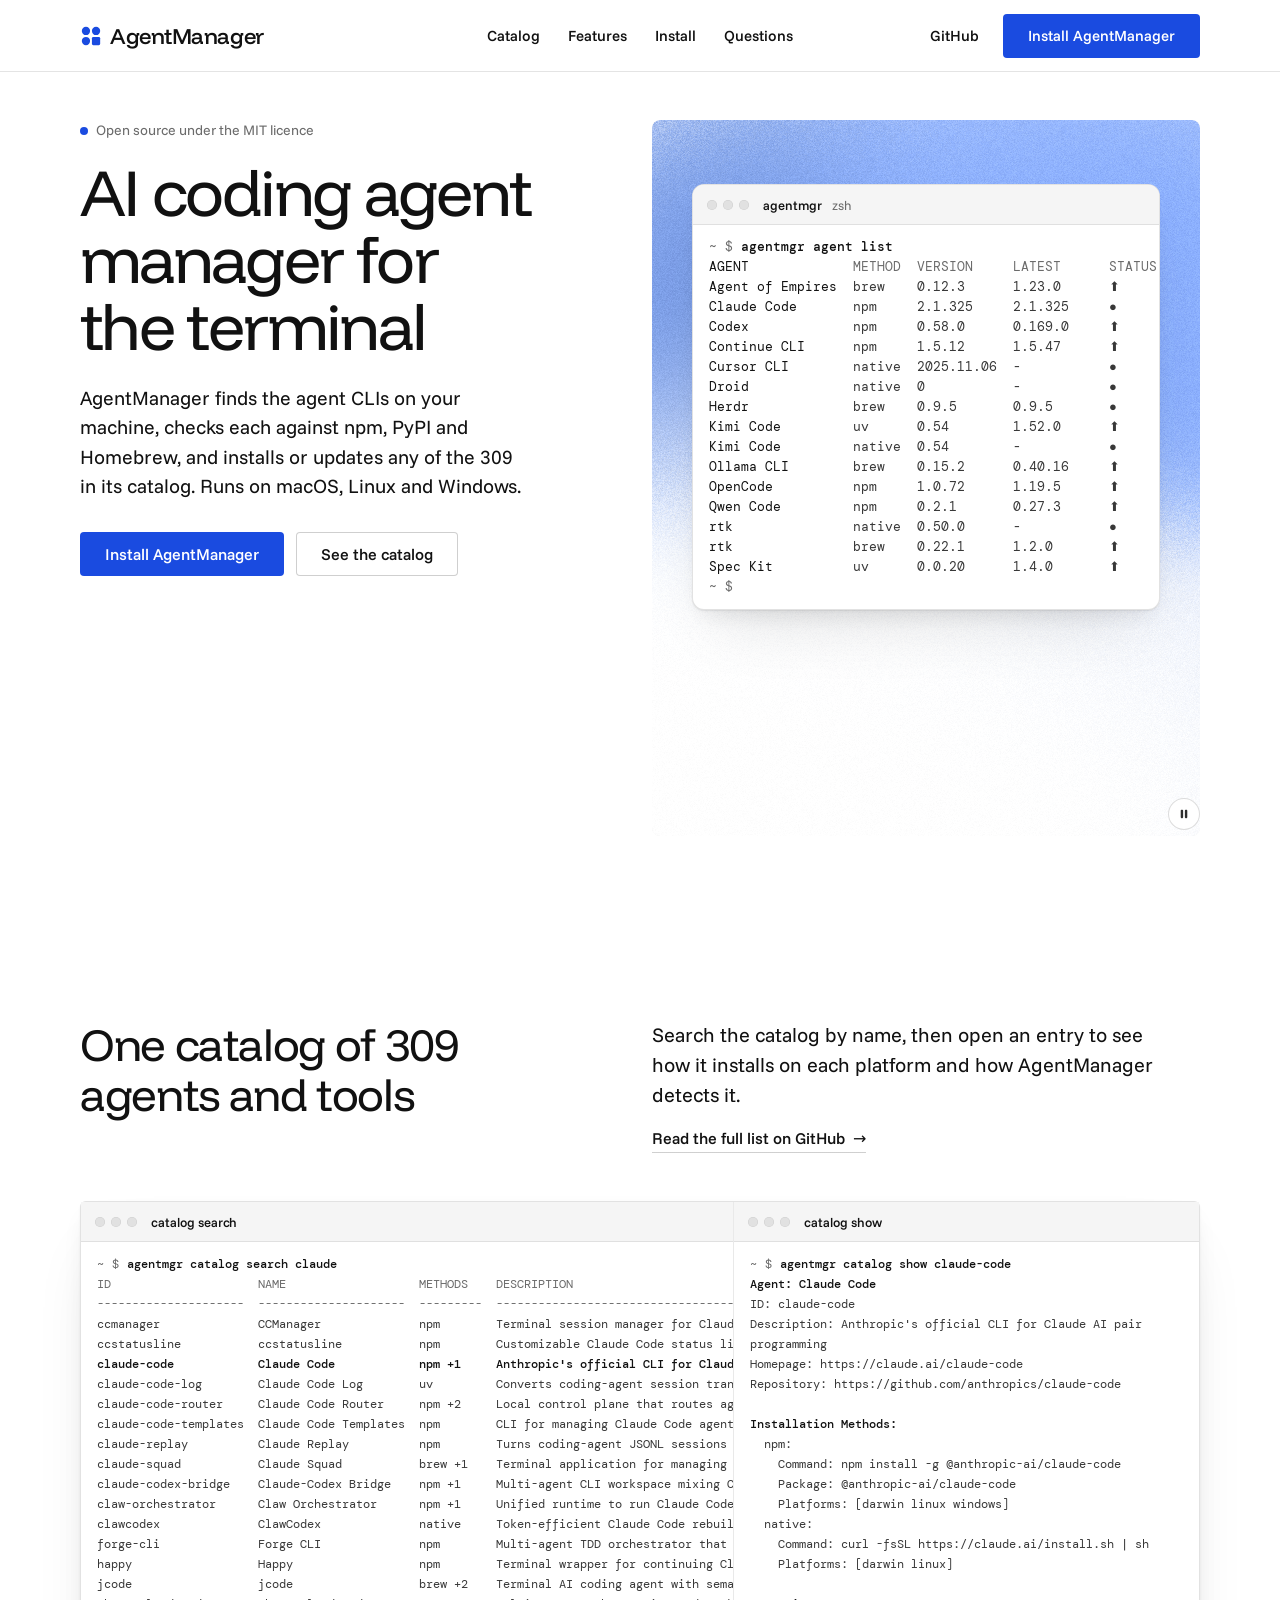
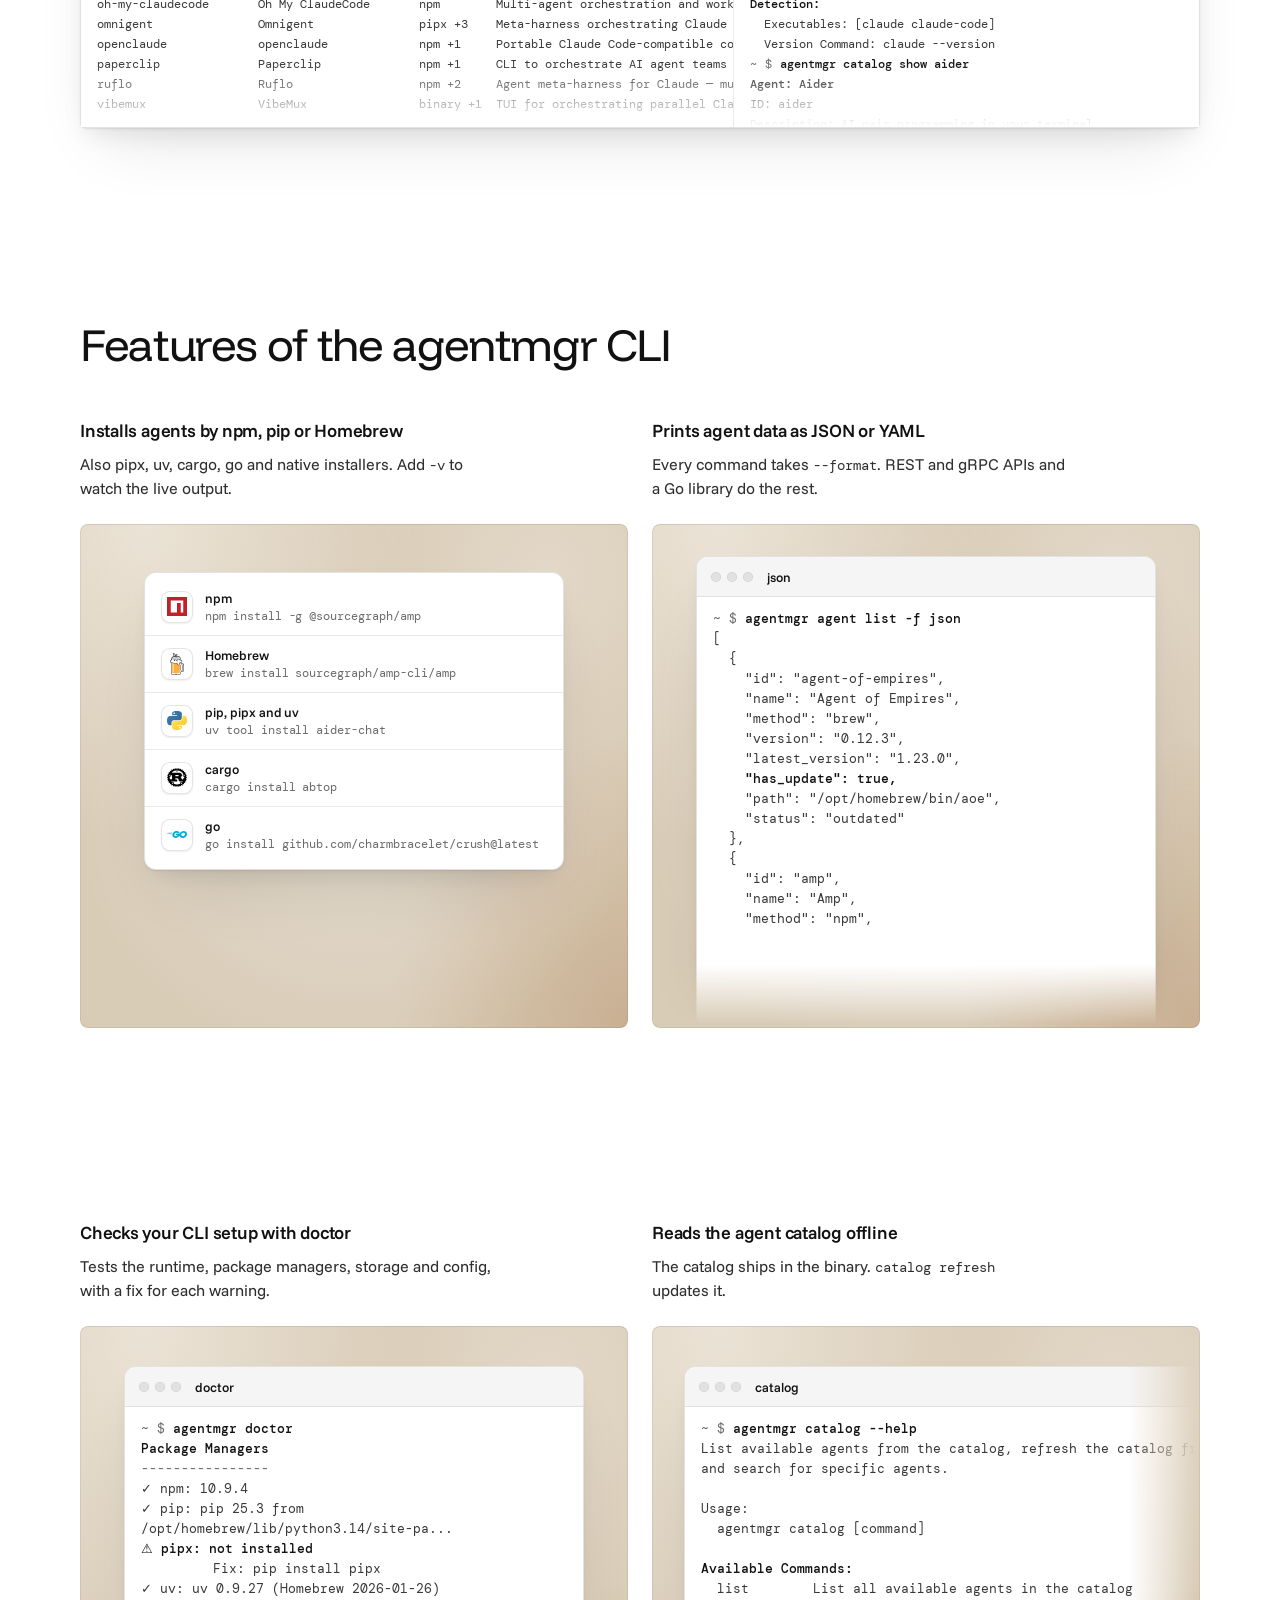
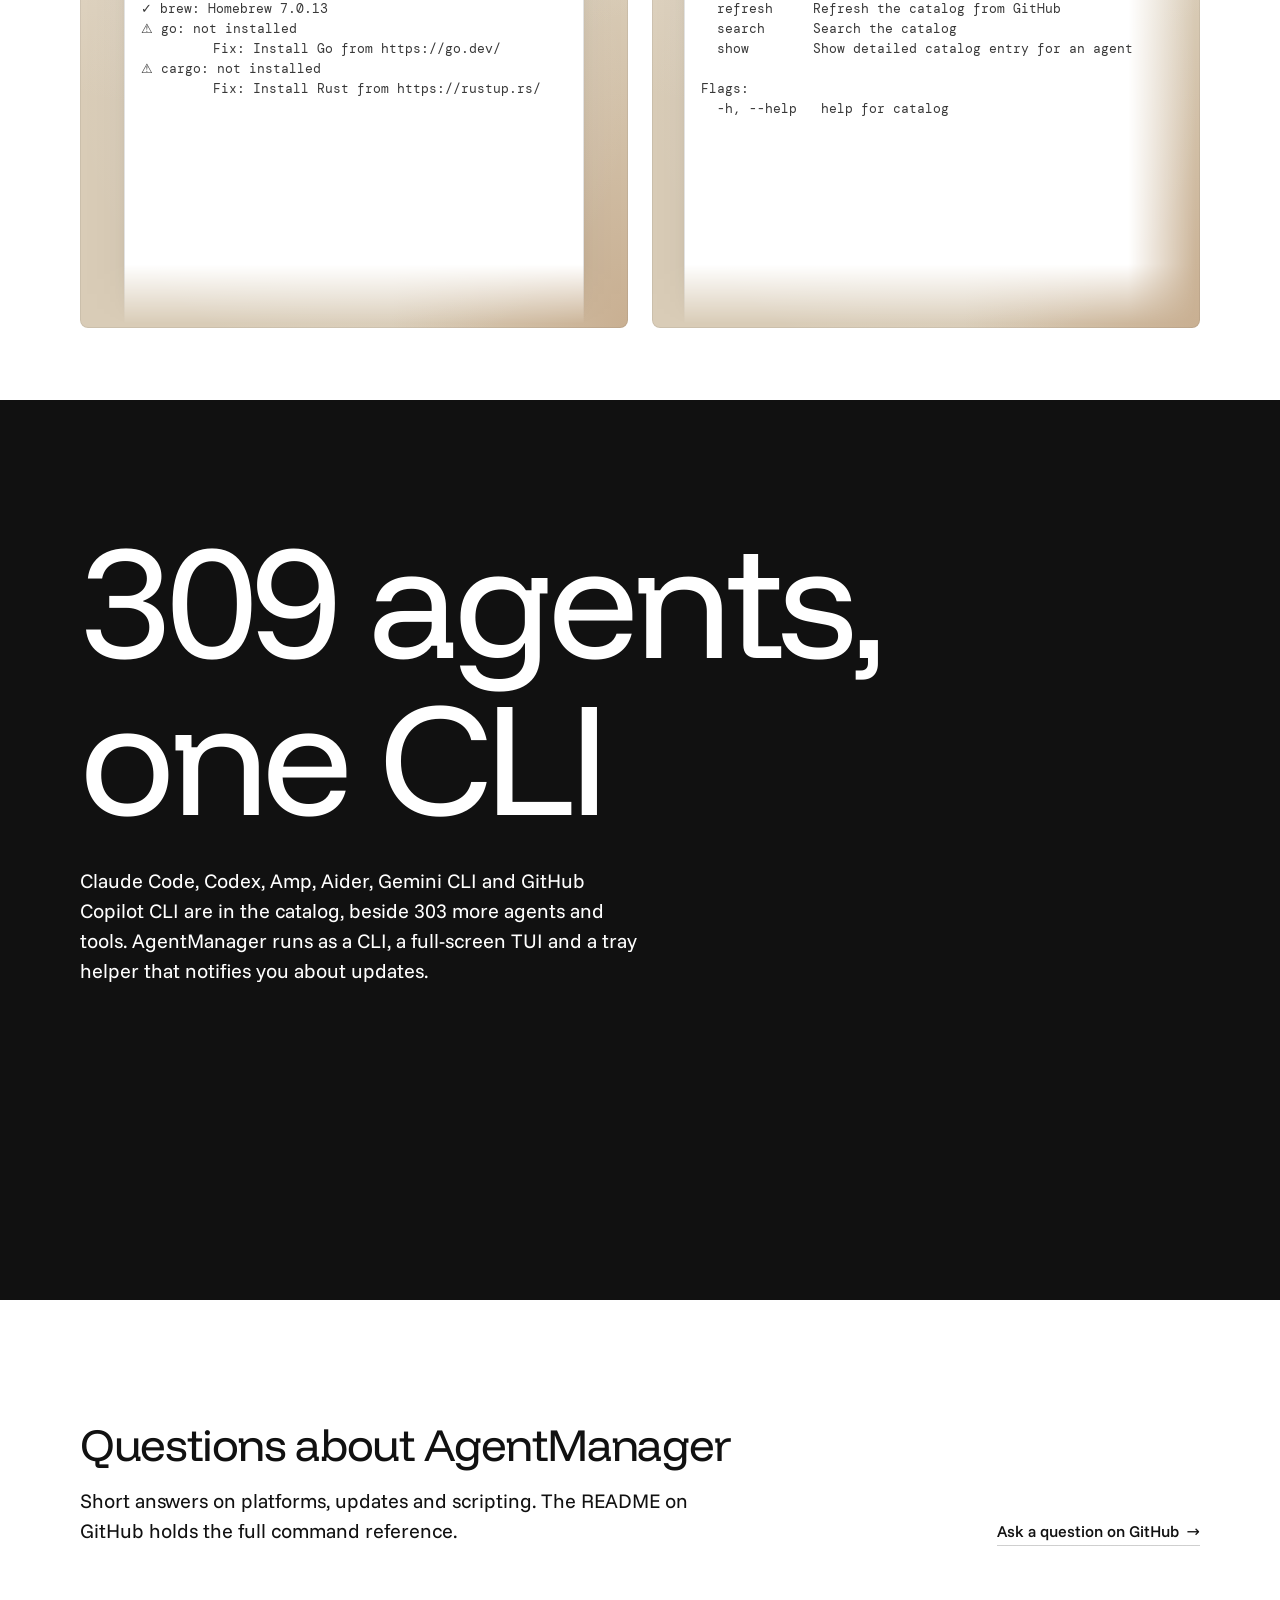
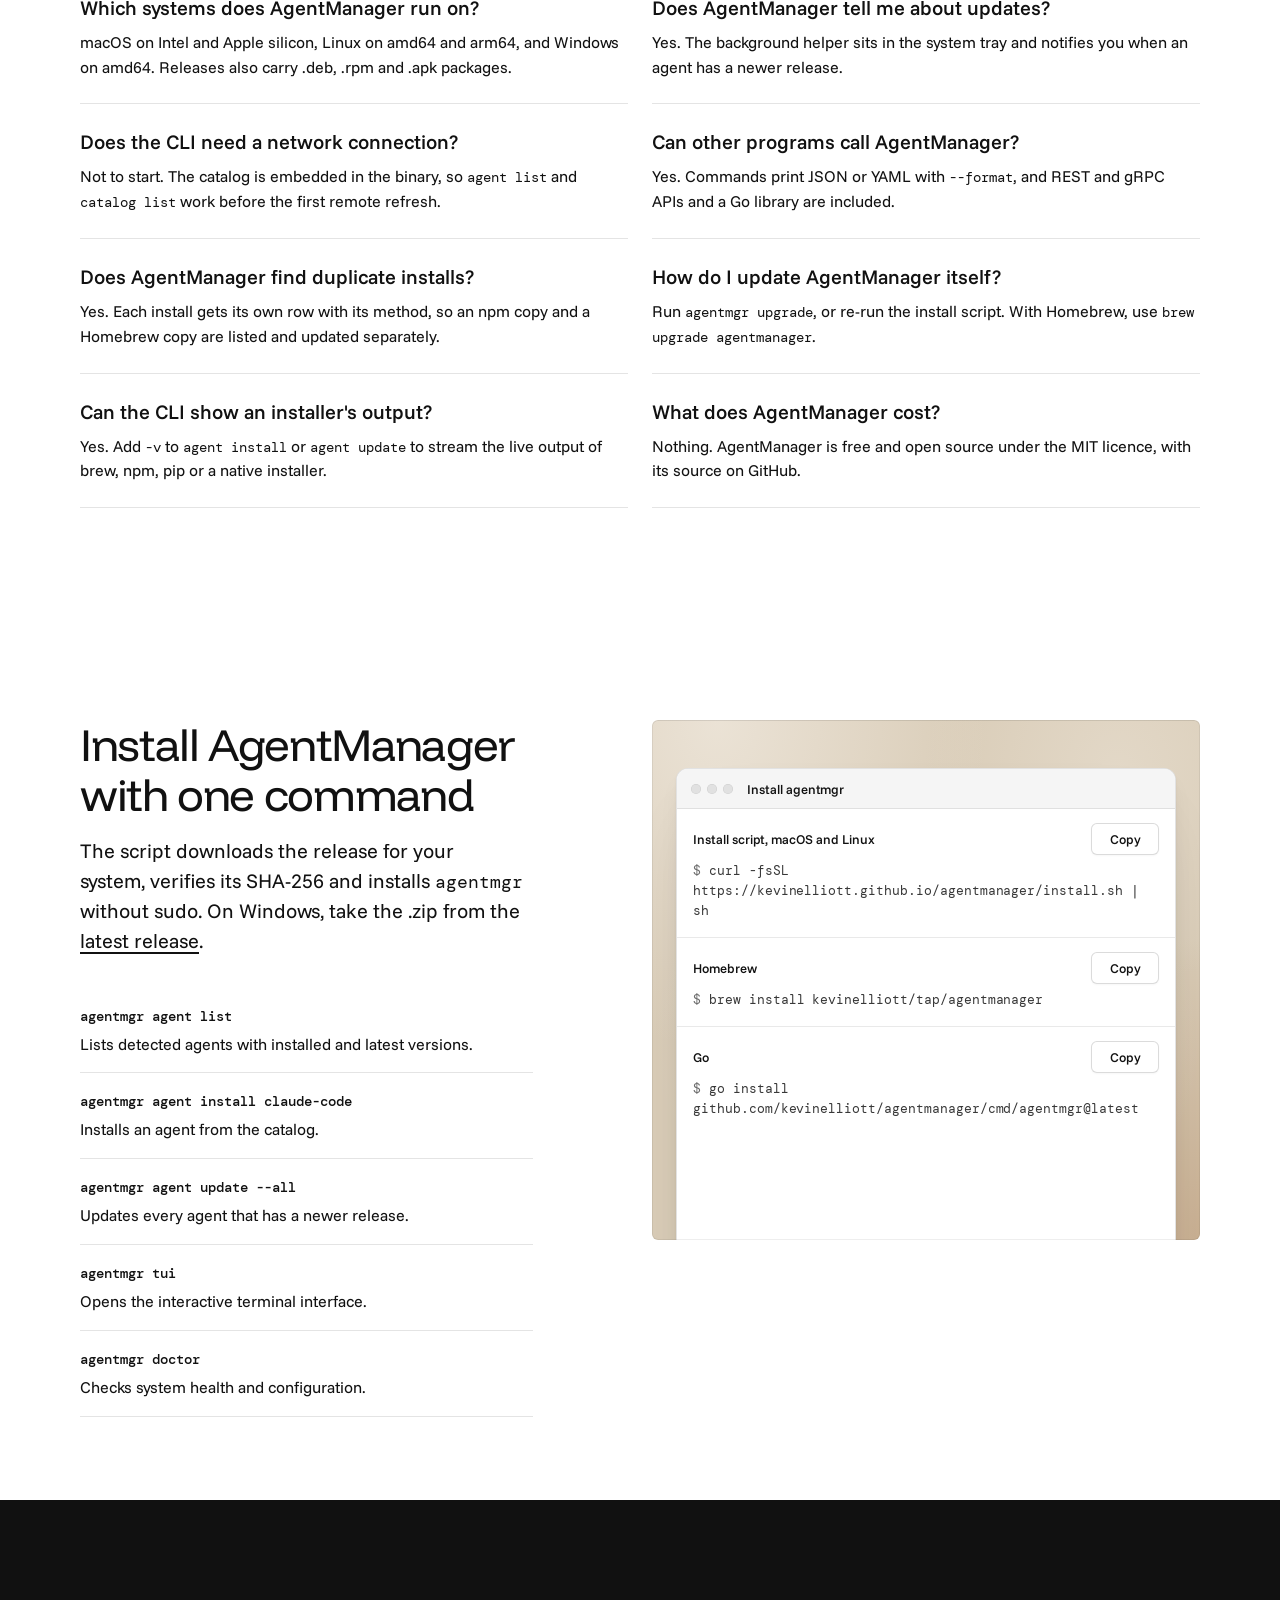
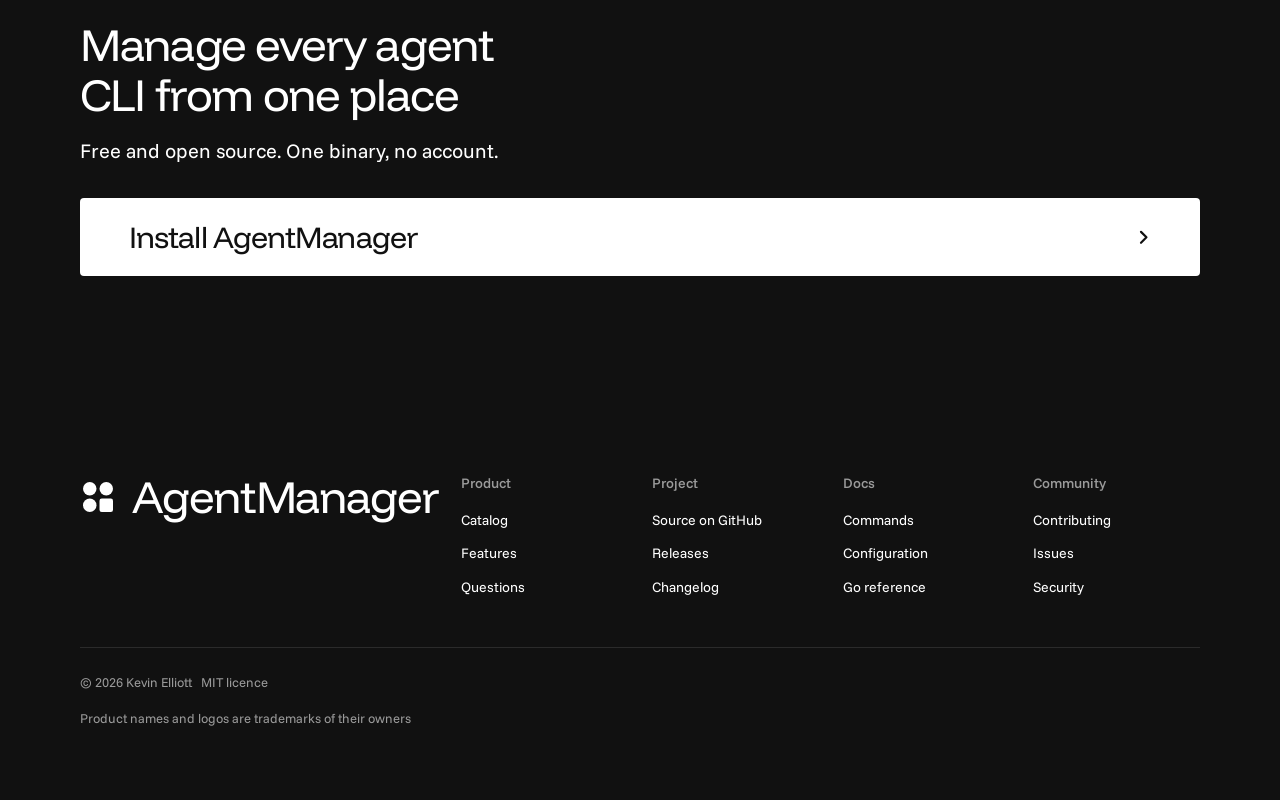
==== site/index.html @ 40a50bc2 "feat: add project website for GitHub Pages Static landing page in site/, designed with taste-skill, " ====
<!doctype html>
<html lang="en" data-type="software" data-radius="sharp" data-ground="sand" data-buttons="solid" data-motion>
<head>
<meta charset="utf-8">
<meta name="viewport" content="width=device-width, initial-scale=1, viewport-fit=cover">
<title>AgentManager: install and update AI coding agents from one CLI</title>
<meta name="description" content="AgentManager (agentmgr) detects, installs, updates and manages 309 AI development CLI agents, including Claude Code, Codex, Amp and Aider, on macOS, Linux and Windows.">
<meta property="og:type" content="website">
<meta property="og:title" content="AgentManager: install and update AI coding agents from one CLI">
<meta property="og:description" content="A CLI, TUI and Go library that finds the agent CLIs on your machine, checks their versions and installs or updates any of the 309 in its catalog.">
<meta property="og:url" content="https://kevinelliott.github.io/agentmanager/">
<meta property="og:image" content="https://kevinelliott.github.io/agentmanager/share.jpg">
<meta name="twitter:card" content="summary_large_image">
<link rel="icon" href="./favicon.svg" type="image/svg+xml">
<meta name="theme-color" content="#ffffff">
<link rel="canonical" href="https://kevinelliott.github.io/agentmanager/">
<meta name="site-kind" content="software">
<meta name="page-type" content="software">
<link rel="preconnect" href="https://fonts.googleapis.com">
<link rel="preconnect" href="https://fonts.gstatic.com" crossorigin>
<link href="https://fonts.googleapis.com/css2?family=Funnel+Display:wght@400..700&family=Funnel+Sans:wght@400..600&family=DM+Mono:wght@400;500&display=swap" rel="stylesheet">
<link rel="stylesheet" href="./assets/system.css">
<link rel="stylesheet" href="./assets/ui/cards.css">
<link rel="stylesheet" href="./assets/motion/motion.css">
<link rel="stylesheet" href="./assets/backgrounds/backgrounds.css">
<link rel="stylesheet" href="./assets/layout/layout.css">
<link rel="stylesheet" href="./assets/icons/icon.css">
<style>
:root {
  --p-bg: #ffffff; --p-surface: #f4f4f4; --p-ink: #111111; --p-muted: #6b6b6b;
  --p-accent: #1a4be0; --p-accent-ink: #ffffff; --p-action: #1a4be0; --p-action-ink: #ffffff;
  --p-inv-bg: #111111; --p-inv-surface: #1e1e1e; --p-inv-ink: #ffffff; --p-inv-muted: #9a9a9a;
  --p-inv-accent: #ffffff; --p-inv-accent-ink: #111111; --p-inv-action: #ffffff; --p-inv-action-ink: #111111;
  --font-display: "Funnel Display", system-ui, sans-serif;
  --font-text: "Funnel Sans", system-ui, sans-serif;
  --font-mono: "DM Mono", ui-monospace, "SFMono-Regular", Menlo, Consolas, monospace;
  --display-weight: 400;
  --display-tracking: -0.03em;
  --display-tracking-xl: -0.04em;
  --ly-scale: 0.98;
}
</style>
<link rel="stylesheet" href="./assets/ui/base.css">
<link rel="stylesheet" href="./assets/ui/terminal-run/fragment.css">
<script>document.documentElement.classList.add('m-enter');setTimeout(()=>document.documentElement.classList.add('m-enter-done'),700)</script>
<script src="./assets/backgrounds/backgrounds.js"></script>
<script>document.documentElement.classList.add('mo-js');setTimeout(()=>document.documentElement.classList.add('mo-safe'),2500)</script>
<link rel="modulepreload" href="./assets/moments/moments.js">
<link rel="modulepreload" href="./assets/moments/lib.js">
<link rel="modulepreload" href="./assets/moments/letters-assemble/moment.js">
<!-- page CSS: only what sits inside a visual (the terminal's real output, the catalog window, the
     install commands) and one --p-h per card group -->
<style>
  /* terminal output, verbatim from agentmgr: one <pre> on the kit terminal's 20px row grid */
  .t-out { margin: 0; padding: 0 16px; font: inherit; color: var(--u-text-2); white-space: pre-wrap; overflow-wrap: anywhere; }
  .app__pane--list .t-out, .t-wide .t-out { white-space: pre; }
  @media (max-width: 639px) { .t-wide .t-out { white-space: pre-wrap; } }
  .t-out b { font-weight: 500; color: var(--u-ink); }
  .t-out .dim { color: var(--u-muted); }
  .ui-term__caret.is-still { animation: none; }
  .term { width: 100%; }

  /* the hero's table: agentmgr agent list, its columns as written (the ID column left out) */
  .t-row { gap: 0; }
  .t-row > .c-a { width: 18ch; } .t-row > .c-m { width: 8ch; } .t-row > .c-v { width: 12ch; } .t-row > .c-l { width: 12ch; } .t-row > .c-s { width: 8ch; }
  .t-row > * { padding-right: 1ch; }
  .t-head { color: var(--u-muted); }
  .t-row .c-a { color: var(--u-ink); }
  @container ui-term (max-width: 440px) {
    .ui-term .t-row > .c-m { display: none; }
    .ui-term .t-row > .c-a { width: 18ch; } .ui-term .t-row > .c-v { width: 9ch; } .ui-term .t-row > .c-l { width: 9ch; } .ui-term .t-row > .c-s { width: 3ch; }
    .ui-term .t-head > .c-s { visibility: hidden; }
    .ui-term .t-row.t-more { display: none; }
    .ui-term .ui-term__track { font-size: 11.5px; }
  }

  /* the catalog window (app-frame): the search result beside one open entry, one terminal across the .wrap */
  .app.ui { display: grid; grid-template-columns: minmax(0, 7fr) minmax(0, 5fr); margin-top: var(--s-7); background: var(--u-bg); border: 1px solid var(--u-border); border-radius: var(--u-r); box-shadow: var(--u-shadow); }
  .app > .app__pane { position: relative; min-width: 0; min-height: 0; overflow: hidden; }
  .app > .app__pane + .app__pane { border-left: 1px solid var(--u-line); }
  .app > .app__pane > .ui-panel { width: 100%; border: 0; border-radius: 0; box-shadow: none; }
  .app > .app__pane::after { content: ""; position: absolute; inset: auto 0 0 0; height: 64px; background: linear-gradient(transparent, var(--u-bg)); pointer-events: none; }
  .app .ui-term__track { font-size: 12px; }
  @media (max-width: 1279px) {
    .app.ui { grid-template-columns: minmax(0, 1fr); grid-template-rows: auto minmax(0, 1fr); }
    .app > .app__pane--list { max-height: 252px; }
    .app > .app__pane + .app__pane { border-left: 0; border-top: 1px solid var(--u-line); }
    .app .ui-term__track { font-size: 11px; }
  }
  @media (max-width: 639px) {
    .app.ui { grid-template-rows: minmax(0, 1fr); }
    .app > .app__pane--list { display: none; }
    .app > .app__pane + .app__pane { border-top: 0; }
  }

  /* feature cards: one panel height for the group */
  #features .panel { --p-h: 336px; }
  @media (max-width: 639px) { #features .panel { --p-h: 180px; } }
  /* the install methods: each tool's real mark beside a real command from the catalog */
  .methods { width: 100%; padding: 6px 0; }
  .methods li { display: flex; align-items: center; gap: 12px; padding: 10px 16px; min-width: 0; }
  .methods li + li { border-top: 1px solid var(--u-line); }
  .methods__text { display: grid; min-width: 0; }
  .methods__name { font-size: 13px; font-weight: 500; line-height: 18px; color: var(--u-ink); }
  .methods__cmd { font: 12px/18px var(--font-mono); color: var(--u-muted); white-space: nowrap; overflow: hidden; text-overflow: ellipsis; }

  /* the install commands: one window, three commands, a copy button on each */
  .install { width: 100%; }
  #install .panel { --p-h: 520px; }
  @media (max-width: 639px) { #install .panel { --p-h: 560px; } }
  @media (min-width: 640px) and (max-width: 1023px) { #questions .grid { grid-template-columns: repeat(2, minmax(0, 1fr)); } #questions .grid > .faq { grid-column: auto; } }
  .install .cmd { display: grid; grid-template-columns: minmax(0, 1fr) auto; align-items: center; gap: 6px 16px; padding: 14px 16px 16px; }
  .install .cmd + .cmd { border-top: 1px solid var(--u-line); }
  .install .cmd__label { font-size: 13px; font-weight: 500; line-height: 20px; color: var(--u-ink); }
  .install .cmd__copy { min-width: 68px; min-height: 32px; cursor: pointer; }
  .install .cmd__code { grid-column: 1 / -1; margin: 0; font: 13px/20px var(--font-mono); color: var(--u-text-2); white-space: pre-wrap; overflow-wrap: anywhere; }
  .install .cmd__code::before { content: "$ "; color: var(--u-muted); }
  @media (max-width: 639px), (pointer: coarse) { .install .cmd__copy { min-height: 44px; min-width: 76px; } }
  .quick .rows__name { font: 500 14px/24px var(--font-mono); letter-spacing: 0; }
  .section-head code, .faq code, .card code { font: 0.9em var(--font-mono); }
  .inline-link { text-decoration: underline; text-underline-offset: 4px; }
  #count .mo-la__sub { color: var(--ink); }
</style>
</head>
<body>
<!-- type: software (a developer tool: a CLI that manages AI coding agents)
     deal: hero split, nav nav-centre (dealt nav-mega; re-dealt: a one-page site has no product map to put in a panel),
           close close-type, footer footer-dark, rhythm dark-band (#count), buttons solid, mark dots, radius sharp,
           palette white-link-blue (a white sheet and one biro blue: the page reads like the terminal's own manual),
           type funnel (Funnel Display / Funnel Sans + DM Mono), ground sand, effect grain-gradient in the hero frame
     moments: letters-assemble in #count (its own statement section) -->

<header class="nav nav--centre">
  <div class="wrap nav__bar">
    <a class="skip-link" href="#top">Skip to content</a>
    <a class="nav__logo" href="#top"><span class="mark" data-mark="dots" aria-hidden="true"></span>AgentManager</a>
    <nav class="nav__links" aria-label="Main">
      <div class="nav__item"><a class="nav__link" href="#catalog">Catalog</a></div>
      <div class="nav__item"><a class="nav__link" href="#features">Features</a></div>
      <div class="nav__item"><a class="nav__link" href="#install">Install</a></div>
      <div class="nav__item"><a class="nav__link" href="#questions">Questions</a></div>
    </nav>
    <div class="nav__actions">
      <a class="nav__link" href="https://github.com/kevinelliott/agentmanager">GitHub</a>
      <a class="btn btn--primary" href="#install">Install AgentManager</a>
    </div>
    <button class="nav__toggle" type="button" aria-expanded="false" aria-label="Menu">
      <svg width="18" height="18" viewBox="0 0 18 18" aria-hidden="true"><path d="M2 5h14M2 13h14" stroke="currentColor" stroke-width="1.6" stroke-linecap="round"/></svg>
    </button>
  </div>
</header>

<main id="top">
  <!-- HERO (split): the words left, one terminal right running agentmgr agent list (real output) -->
  <section class="hero hero--split" data-enter aria-labelledby="hero-h">
    <div class="wrap"><div class="hero-text grid hero__grid">
      <div class="hero__text span-5">
        <p class="hero__kicker"><span class="dot" aria-hidden="true"></span>Open source under the MIT licence</p>
        <h1 id="hero-h">AI coding agent manager for the terminal</h1>
        <p class="hero__lead">AgentManager finds the agent CLIs on your machine, checks each against npm, PyPI and Homebrew, and installs or updates any of the 309 in its catalog. Runs on macOS, Linux and Windows.</p>
        <div class="btn-row"><a class="btn btn--primary" href="#install">Install AgentManager</a><a class="btn btn--secondary" href="#catalog">See the catalog</a></div>
      </div>
      <div class="hero__media span-6 start-7" data-fx="grain-gradient" data-fx-seed="7" role="img" aria-label="A terminal running agentmgr agent list: fifteen detected agents with their install method, installed version, latest version and update status" >
        <div class="stage stage--fade-b"><div class="at-rise fit" style="--fit-max:520px;--ax:40px;--ay:64px;--ay-sm:16px" >
          <div class="ui ui-panel ui-term" data-ui="terminal-run" data-ui-still>
            <div class="ui-term__head">
              <span class="ui-dots" aria-hidden="true"><i></i><i></i><i></i></span>
              <span class="ui-term__title">agentmgr</span>
              <span class="ui-meta">zsh</span>
              <span class="ui-spacer"></span>
            </div>
            <div class="ui-term__screen" data-term-screen>
              <div class="ui-term__track" data-term-track>
                <div class="ui-term__ln ui-term__cmd"><span class="ui-term__cwd">~</span><span class="ui-term__sig">$</span><span class="ui-term__typed" data-term-cmd>agentmgr agent list</span></div>
                <div class="ui-term__ln t-row t-head" data-term-out><span class="c-a">AGENT</span><span class="c-m">METHOD</span><span class="c-v">VERSION</span><span class="c-l">LATEST</span><span class="c-s">STATUS</span></div>
                <div class="ui-term__ln t-row" data-term-out><span class="c-a">Agent of Empires</span><span class="c-m">brew</span><span class="c-v">0.12.3</span><span class="c-l">1.23.0</span><span class="c-s">&#x2B06;&#xFE0E;</span></div>
                <div class="ui-term__ln t-row" data-term-out><span class="c-a">Claude Code</span><span class="c-m">npm</span><span class="c-v">2.1.325</span><span class="c-l">2.1.325</span><span class="c-s">&#x25CF;</span></div>
                <div class="ui-term__ln t-row" data-term-out><span class="c-a">Codex</span><span class="c-m">npm</span><span class="c-v">0.58.0</span><span class="c-l">0.169.0</span><span class="c-s">&#x2B06;&#xFE0E;</span></div>
                <div class="ui-term__ln t-row" data-term-out><span class="c-a">Continue CLI</span><span class="c-m">npm</span><span class="c-v">1.5.12</span><span class="c-l">1.5.47</span><span class="c-s">&#x2B06;&#xFE0E;</span></div>
                <div class="ui-term__ln t-row t-more" data-term-out><span class="c-a">Cursor CLI</span><span class="c-m">native</span><span class="c-v">2025.11.06</span><span class="c-l">-</span><span class="c-s">&#x25CF;</span></div>
                <div class="ui-term__ln t-row t-more" data-term-out><span class="c-a">Droid</span><span class="c-m">native</span><span class="c-v">0</span><span class="c-l">-</span><span class="c-s">&#x25CF;</span></div>
                <div class="ui-term__ln t-row" data-term-out><span class="c-a">Herdr</span><span class="c-m">brew</span><span class="c-v">0.9.5</span><span class="c-l">0.9.5</span><span class="c-s">&#x25CF;</span></div>
                <div class="ui-term__ln t-row" data-term-out><span class="c-a">Kimi Code</span><span class="c-m">uv</span><span class="c-v">0.54</span><span class="c-l">1.52.0</span><span class="c-s">&#x2B06;&#xFE0E;</span></div>
                <div class="ui-term__ln t-row" data-term-out><span class="c-a">Kimi Code</span><span class="c-m">native</span><span class="c-v">0.54</span><span class="c-l">-</span><span class="c-s">&#x25CF;</span></div>
                <div class="ui-term__ln t-row t-more" data-term-out><span class="c-a">Ollama CLI</span><span class="c-m">brew</span><span class="c-v">0.15.2</span><span class="c-l">0.40.16</span><span class="c-s">&#x2B06;&#xFE0E;</span></div>
                <div class="ui-term__ln t-row t-more" data-term-out><span class="c-a">OpenCode</span><span class="c-m">npm</span><span class="c-v">1.0.72</span><span class="c-l">1.19.5</span><span class="c-s">&#x2B06;&#xFE0E;</span></div>
                <div class="ui-term__ln t-row t-more" data-term-out><span class="c-a">Qwen Code</span><span class="c-m">npm</span><span class="c-v">0.2.1</span><span class="c-l">0.27.3</span><span class="c-s">&#x2B06;&#xFE0E;</span></div>
                <div class="ui-term__ln t-row t-more" data-term-out><span class="c-a">rtk</span><span class="c-m">native</span><span class="c-v">0.50.0</span><span class="c-l">-</span><span class="c-s">&#x25CF;</span></div>
                <div class="ui-term__ln t-row t-more" data-term-out><span class="c-a">rtk</span><span class="c-m">brew</span><span class="c-v">0.22.1</span><span class="c-l">1.2.0</span><span class="c-s">&#x2B06;&#xFE0E;</span></div>
                <div class="ui-term__ln t-row t-more" data-term-out><span class="c-a">Spec Kit</span><span class="c-m">uv</span><span class="c-v">0.0.20</span><span class="c-l">1.4.0</span><span class="c-s">&#x2B06;&#xFE0E;</span></div>
                <div class="ui-term__ln ui-term__cmd" data-term-next><span class="ui-term__cwd">~</span><span class="ui-term__sig">$</span><span class="ui-term__typed"></span></div>
              </div>
            </div>
          </div>
        </div></div>
      </div>
    </div></div>
  </section>

  <!-- CATALOG (app-frame): the product big, as one terminal across the .wrap: a catalog search beside one open entry -->
  <section class="section" id="catalog" aria-labelledby="catalog-h">
    <div class="wrap">
      <div class="grid grid--top">
        <h2 class="span-5" id="catalog-h">One catalog of 309 agents and tools</h2>
        <div class="span-6 start-7 stack-4"><p class="t-lead">Search the catalog by name, then open an entry to see how it installs on each platform and how AgentManager detects it.</p><p><a class="link" href="https://github.com/kevinelliott/agentmanager#supported-agents">Read the full list on GitHub</a></p></div>
      </div>
      <div class="ui app fill" role="img" aria-label="Two terminal panes: agentmgr catalog search claude listing twenty matching agents, and agentmgr catalog show claude-code with its npm and native install commands">
        <div class="app__pane app__pane--list">
          <div class="ui ui-panel ui-term term">
            <div class="ui-term__head"><span class="ui-dots" aria-hidden="true"><i></i><i></i><i></i></span><span class="ui-term__title">catalog search</span><span class="ui-spacer"></span></div>
            <div class="ui-term__screen"><div class="ui-term__track">
<div class="ui-term__ln ui-term__cmd"><span class="ui-term__cwd">~</span><span class="ui-term__sig">$</span><span class="ui-term__typed">agentmgr catalog search claude</span></div>
<pre class="t-out"><span class="dim">ID                     NAME                   METHODS    DESCRIPTION
---------------------  ---------------------  ---------  ----------------------------------------</span>
ccmanager              CCManager              npm        Terminal session manager for Claude C...
ccstatusline           ccstatusline           npm        Customizable Claude Code status line ...
<b>claude-code            Claude Code            npm +1     Anthropic's official CLI for Claude A...</b>
claude-code-log        Claude Code Log        uv         Converts coding-agent session transcr...
claude-code-router     Claude Code Router     npm +2     Local control plane that routes agent...
claude-code-templates  Claude Code Templates  npm        CLI for managing Claude Code agents, ...
claude-replay          Claude Replay          npm        Turns coding-agent JSONL sessions int...
claude-squad           Claude Squad           brew +1    Terminal application for managing mul...
claude-codex-bridge    Claude-Codex Bridge    npm +1     Multi-agent CLI workspace mixing Code...
claw-orchestrator      Claw Orchestrator      npm +1     Unified runtime to run Claude Code, C...
clawcodex              ClawCodex              native     Token-efficient Claude Code rebuild i...
forge-cli              Forge CLI              npm        Multi-agent TDD orchestrator that dri...
happy                  Happy                  npm        Terminal wrapper for continuing Claud...
jcode                  jcode                  brew +2    Terminal AI coding agent with semanti...
oh-my-claudecode       Oh My ClaudeCode       npm        Multi-agent orchestration and workflo...
omnigent               Omnigent               pipx +3    Meta-harness orchestrating Claude Cod...
openclaude             openclaude             npm +1     Portable Claude Code-compatible codin...
paperclip              Paperclip              npm +1     CLI to orchestrate AI agent teams as ...
ruflo                  Ruflo                  npm +2     Agent meta-harness for Claude — mul...
vibemux                VibeMux                binary +1  TUI for orchestrating parallel Claude...

20 agents available
</pre>
            </div></div>
          </div>
        </div>
        <div class="app__pane app__pane--open">
          <div class="ui ui-panel ui-term term">
            <div class="ui-term__head"><span class="ui-dots" aria-hidden="true"><i></i><i></i><i></i></span><span class="ui-term__title">catalog show</span><span class="ui-spacer"></span></div>
            <div class="ui-term__screen"><div class="ui-term__track">
<div class="ui-term__ln ui-term__cmd"><span class="ui-term__cwd">~</span><span class="ui-term__sig">$</span><span class="ui-term__typed">agentmgr catalog show claude-code</span></div>
<pre class="t-out"><b>Agent: Claude Code</b>
ID: claude-code
Description: Anthropic's official CLI for Claude AI pair programming
Homepage: https://claude.ai/claude-code
Repository: https://github.com/anthropics/claude-code

<b>Installation Methods:</b>
  npm:
    Command: npm install -g @anthropic-ai/claude-code
    Package: @anthropic-ai/claude-code
    Platforms: <span>[</span>darwin linux windows]
  native:
    Command: curl -fsSL https://claude.ai/install.sh | sh
    Platforms: <span>[</span>darwin linux]

<b>Detection:</b>
  Executables: <span>[</span>claude claude-code]
  Version Command: claude --version
</pre>
<div class="ui-term__ln ui-term__cmd"><span class="ui-term__cwd">~</span><span class="ui-term__sig">$</span><span class="ui-term__typed">agentmgr catalog show aider</span></div>
<pre class="t-out"><b>Agent: Aider</b>
ID: aider
Description: AI pair programming in your terminal
Homepage: https://aider.chat
Repository: https://github.com/Aider-AI/aider

<b>Installation Methods:</b>
  pipx:
    Command: pipx install aider-chat
    Package: aider-chat
    Platforms: <span>[</span>darwin linux windows]
</pre>
            </div></div>
          </div>
        </div>
      </div>
    </div>
  </section>

  <!-- FEATURES (features-2x2, two screens): four parts of the product, each a real piece of its output -->
  <section class="section g2" id="features" aria-labelledby="features-h">
    <div class="wrap">
      <div class="group">
        <div class="section-head">
          <h2 id="features-h">Features of the agentmgr CLI</h2>
        </div>
        <div class="grid">
          <article class="card card--row card--open span-6 m-nolift">
            <h3>Installs agents by npm, pip or Homebrew</h3>
            <p>Also pipx, uv, cargo, go and native installers. Add <code>-v</code> to watch the live output.</p>
            <div class="panel">
              <div class="stage stage--fade-b"><div class="at-rise fit" style="--fit-max:420px;--ax:max(24px, 50% - 210px);--ay:48px;--ay-sm:16px">
                <div class="ui ui-panel" role="img" aria-label="Install methods with a real command from the catalog for each: npm, Homebrew, pip, cargo and go">
                  <ul class="methods">
                    <li><span class="ic-tile ic-tile--32"><img class="ic" src="./assets/icons/npm.svg" alt="" data-icon="npm"></span><span class="methods__text"><span class="methods__name">npm</span><span class="methods__cmd">npm install -g @sourcegraph/amp</span></span></li>
                    <li><span class="ic-tile ic-tile--32"><img class="ic ic-tall" src="./assets/icons/homebrew.svg" alt="" data-icon="homebrew"></span><span class="methods__text"><span class="methods__name">Homebrew</span><span class="methods__cmd">brew install sourcegraph/amp-cli/amp</span></span></li>
                    <li><span class="ic-tile ic-tile--32"><img class="ic" src="./assets/icons/python.svg" alt="" data-icon="python"></span><span class="methods__text"><span class="methods__name">pip, pipx and uv</span><span class="methods__cmd">uv tool install aider-chat</span></span></li>
                    <li><span class="ic-tile ic-tile--32"><img class="ic ic-ink" src="./assets/icons/rust.svg" alt="" data-icon="rust"></span><span class="methods__text"><span class="methods__name">cargo</span><span class="methods__cmd">cargo install abtop</span></span></li>
                    <li><span class="ic-tile ic-tile--32"><img class="ic ic-wide" src="./assets/icons/go.svg" alt="" data-icon="go"></span><span class="methods__text"><span class="methods__name">go</span><span class="methods__cmd">go install github.com/charmbracelet/crush@latest</span></span></li>
                  </ul>
                </div>
              </div></div>
            </div>
          </article>
          <article class="card card--row card--open span-6 m-nolift">
            <h3>Prints agent data as JSON or YAML</h3>
            <p>Every command takes <code>--format</code>. REST and gRPC APIs and a Go library do the rest.</p>
            <div class="panel">
              <div class="stage stage--fade-b"><div class="at-corner fit to-edge" style="--fit-max:460px;--ax:32px;--ay:32px;--ay-sm:16px">
                <div class="ui ui-panel ui-term term" role="img" aria-label="agentmgr agent list -f json printing each agent's id, method, version, latest version and status">
                  <div class="ui-term__head"><span class="ui-dots" aria-hidden="true"><i></i><i></i><i></i></span><span class="ui-term__title">json</span><span class="ui-spacer"></span></div>
                  <div class="ui-term__screen"><div class="ui-term__track">
<div class="ui-term__ln ui-term__cmd"><span class="ui-term__cwd">~</span><span class="ui-term__sig">$</span><span class="ui-term__typed">agentmgr agent list -f json</span></div>
<pre class="t-out">[
  {
    "id": "agent-of-empires",
    "name": "Agent of Empires",
    "method": "brew",
    "version": "0.12.3",
    "latest_version": "1.23.0",
    <b>"has_update": true,</b>
    "path": "/opt/homebrew/bin/aoe",
    "status": "outdated"
  },
  {
    "id": "amp",
    "name": "Amp",
    "method": "npm",
</pre>
                  </div></div>
                </div>
              </div></div>
            </div>
          </article>
        </div>
      </div>
      <div class="grid">
          <article class="card card--row card--open span-6 m-nolift">
            <h3>Checks your CLI setup with doctor</h3>
            <p>Tests the runtime, package managers, storage and config, with a fix for each warning.</p>
            <div class="panel">
              <div class="stage stage--fade-b"><div class="at-rise fit to-edge" style="--fit-max:460px;--ax:max(24px, 50% - 230px);--ay:40px;--ay-sm:16px">
                <div class="ui ui-panel ui-term term" role="img" aria-label="agentmgr doctor listing npm, pip, uv and brew as found, and pipx as not installed with the fix pip install pipx">
                  <div class="ui-term__head"><span class="ui-dots" aria-hidden="true"><i></i><i></i><i></i></span><span class="ui-term__title">doctor</span><span class="ui-spacer"></span></div>
                  <div class="ui-term__screen"><div class="ui-term__track">
<div class="ui-term__ln ui-term__cmd"><span class="ui-term__cwd">~</span><span class="ui-term__sig">$</span><span class="ui-term__typed">agentmgr doctor</span></div>
<pre class="t-out">
<b>Package Managers</b>
<span class="dim">----------------</span>
✓ npm: 10.9.4
✓ pip: pip 25.3 from /opt/homebrew/lib/python3.14/site-pa...
<b>⚠ pipx: not installed</b>
         Fix: pip install pipx
✓ uv: uv 0.9.27 (Homebrew 2026-01-26)
✓ brew: Homebrew 7.0.13
⚠ go: not installed
         Fix: Install Go from https://go.dev/
⚠ cargo: not installed
         Fix: Install Rust from https://rustup.rs/
</pre>
                  </div></div>
                </div>
              </div></div>
            </div>
          </article>
          <article class="card card--row card--open span-6 m-nolift">
            <h3>Reads the agent catalog offline</h3>
            <p>The catalog ships in the binary. <code>catalog refresh</code> updates it.</p>
            <div class="panel">
              <div class="stage stage--fade-br"><div class="at-corner to-edge" style="--ax:32px;--ay:40px;--ay-sm:16px">
                <div class="ui ui-panel ui-term term t-wide" style="width:680px" role="img" aria-label="agentmgr catalog help listing its four commands: list, refresh, search and show">
                  <div class="ui-term__head"><span class="ui-dots" aria-hidden="true"><i></i><i></i><i></i></span><span class="ui-term__title">catalog</span><span class="ui-spacer"></span></div>
                  <div class="ui-term__screen"><div class="ui-term__track">
<div class="ui-term__ln ui-term__cmd"><span class="ui-term__cwd">~</span><span class="ui-term__sig">$</span><span class="ui-term__typed">agentmgr catalog --help</span></div>
<pre class="t-out">List available agents from the catalog, refresh the catalog from GitHub,
and search for specific agents.

Usage:
  agentmgr catalog <span>[</span>command]

<b>Available Commands:</b>
  list        List all available agents in the catalog
  refresh     Refresh the catalog from GitHub
  search      Search the catalog
  show        Show detailed catalog entry for an agent

Flags:
  -h, --help   help for catalog
</pre>
                  </div></div>
                </div>
              </div></div>
            </div>
          </article>
      </div>
    </div>
  </section>

  <!-- STATEMENT: the page's one moment (letters-assemble), in its own section -->
  <section class="section ground-inverse" id="count" data-moment="letters-assemble" aria-labelledby="count-h">
    <div class="wrap">
      <h2 class="mo-la__type" id="count-h">309 agents, one CLI</h2>
      <p class="mo-la__sub">Claude Code, Codex, Amp, Aider, Gemini CLI and GitHub Copilot CLI are in the catalog, beside 303 more agents and tools. AgentManager runs as a CLI, a full-screen TUI and a tray helper that notifies you about updates.</p>
    </div>
  </section>

  <!-- QUESTIONS (faq): every answer open, in two columns -->
  <section class="section" id="questions" aria-labelledby="questions-h" style="--h: 1; --hm: 2">
    <div class="wrap">
      <div class="section-head section-head--row">
        <div><h2 id="questions-h">Questions about AgentManager</h2><p>Short answers on platforms, updates and scripting. The README on GitHub holds the full command reference.</p></div>
        <a class="link" href="https://github.com/kevinelliott/agentmanager/issues">Ask a question on GitHub</a>
      </div>
      <div class="grid">
        <div class="faq span-6">
          <div class="faq__item"><h3>Which systems does AgentManager run on?</h3><p>macOS on Intel and Apple silicon, Linux on amd64 and arm64, and Windows on amd64. Releases also carry .deb, .rpm and .apk packages.</p></div>
          <div class="faq__item"><h3>Does the CLI need a network connection?</h3><p>Not to start. The catalog is embedded in the binary, so <code>agent list</code> and <code>catalog list</code> work before the first remote refresh.</p></div>
          <div class="faq__item"><h3>Does AgentManager find duplicate installs?</h3><p>Yes. Each install gets its own row with its method, so an npm copy and a Homebrew copy are listed and updated separately.</p></div>
          <div class="faq__item"><h3>Can the CLI show an installer's output?</h3><p>Yes. Add <code>-v</code> to <code>agent install</code> or <code>agent update</code> to stream the live output of brew, npm, pip or a native installer.</p></div>
        </div>
        <div class="faq span-6">
          <div class="faq__item"><h3>Does AgentManager tell me about updates?</h3><p>Yes. The background helper sits in the system tray and notifies you when an agent has a newer release.</p></div>
          <div class="faq__item"><h3>Can other programs call AgentManager?</h3><p>Yes. Commands print JSON or YAML with <code>--format</code>, and REST and gRPC APIs and a Go library are included.</p></div>
          <div class="faq__item"><h3>How do I update AgentManager itself?</h3><p>Run <code>agentmgr upgrade</code>, or re-run the install script. With Homebrew, use <code>brew upgrade agentmanager</code>.</p></div>
          <div class="faq__item"><h3>What does AgentManager cost?</h3><p>Nothing. AgentManager is free and open source under the MIT licence, with its source on GitHub.</p></div>
        </div>
      </div>
    </div>
  </section>

  <!-- INSTALL: the words and the first commands left, the three install commands with their copy buttons right -->
  <section class="section" id="install" aria-labelledby="install-h" style="--h: 1; --hm: 2">
    <div class="wrap">
      <div class="grid grid--top">
        <div class="span-5">
          <div class="section-head">
            <h2 id="install-h">Install AgentManager with one command</h2>
            <p>The script downloads the release for your system, verifies its SHA-256 and installs <code>agentmgr</code> without sudo. On Windows, take the .zip from the <a class="inline-link" href="https://github.com/kevinelliott/agentmanager/releases/latest">latest release</a>.</p>
          </div>
          <ul class="rows quick">
            <li><span class="rows__name">agentmgr agent list</span><p>Lists detected agents with installed and latest versions.</p></li>
            <li><span class="rows__name">agentmgr agent install claude-code</span><p>Installs an agent from the catalog.</p></li>
            <li><span class="rows__name">agentmgr agent update --all</span><p>Updates every agent that has a newer release.</p></li>
            <li><span class="rows__name">agentmgr tui</span><p>Opens the interactive terminal interface.</p></li>
            <li><span class="rows__name">agentmgr doctor</span><p>Checks system health and configuration.</p></li>
          </ul>
        </div>
        <div class="panel span-6 start-7">
          <div class="stage"><div class="at-rise fit to-edge" style="--fit-max:560px;--ax:max(24px, 50% - 280px);--ay:48px;--ay-sm:16px">
          <div class="ui ui-panel ui-term term install">
            <div class="ui-term__head"><span class="ui-dots" aria-hidden="true"><i></i><i></i><i></i></span><span class="ui-term__title">Install agentmgr</span><span class="ui-spacer"></span><span class="ui-meta" role="status" aria-live="polite" data-copy-status></span></div>
            <div class="cmd">
              <span class="cmd__label">Install script, macOS and Linux</span>
              <button class="ui-btn ui-btn--ghost ui-btn--sm cmd__copy" type="button" data-copy="curl -fsSL https://kevinelliott.github.io/agentmanager/install.sh | sh" aria-label="Copy the install script command">Copy</button>
              <pre class="cmd__code">curl -fsSL https://kevinelliott.github.io/agentmanager/install.sh | sh</pre>
            </div>
            <div class="cmd">
              <span class="cmd__label">Homebrew</span>
              <button class="ui-btn ui-btn--ghost ui-btn--sm cmd__copy" type="button" data-copy="brew install kevinelliott/tap/agentmanager" aria-label="Copy the Homebrew command">Copy</button>
              <pre class="cmd__code">brew install kevinelliott/tap/agentmanager</pre>
            </div>
            <div class="cmd">
              <span class="cmd__label">Go</span>
              <button class="ui-btn ui-btn--ghost ui-btn--sm cmd__copy" type="button" data-copy="go install github.com/kevinelliott/agentmanager/cmd/agentmgr@latest" aria-label="Copy the go install command">Copy</button>
              <pre class="cmd__code">go install github.com/kevinelliott/agentmanager/cmd/agentmgr@latest</pre>
            </div>
          </div>
          </div></div>
        </div>
      </div>
    </div>
  </section>

</main>

<!-- FOOTER.CLOSING: close-type over footer-dark -->
<footer class="footer closing g2m footer--dark ground-inverse" id="contact" aria-labelledby="close-h">
  <div class="wrap">
    <div class="closing__cta close--type">
      <div class="section-head">
        <h2 id="close-h">Manage every agent CLI from one place</h2>
        <p class="t-small muted">Free and open source. One binary, no account.</p>
      </div>
      <a class="btn btn--primary btn--xl btn--wide" href="#install">Install AgentManager<svg class="m-arrow" viewBox="0 0 12 12" aria-hidden="true"><path class="m-arrow__stem" d="M1 6h8"/><path class="m-arrow__head" d="M4.5 2.5 8 6l-3.5 3.5"/></svg></a>
    </div>
    <div class="closing__links">
      <div class="grid">
        <div class="span-4 stack-4">
          <a class="nav__logo footer__mark" href="#top"><span class="mark" data-mark="dots" aria-hidden="true"></span>AgentManager</a>
        </div>
        <div class="span-2 footer__col"><h3>Product</h3><ul><li><a href="#catalog">Catalog</a></li><li><a href="#features">Features</a></li><li><a href="#questions">Questions</a></li></ul></div>
        <div class="span-2 footer__col"><h3>Project</h3><ul><li><a href="https://github.com/kevinelliott/agentmanager">Source on GitHub</a></li><li><a href="https://github.com/kevinelliott/agentmanager/releases">Releases</a></li><li><a href="https://github.com/kevinelliott/agentmanager/blob/main/CHANGELOG.md">Changelog</a></li></ul></div>
        <div class="span-2 footer__col"><h3>Docs</h3><ul><li><a href="https://github.com/kevinelliott/agentmanager#commands">Commands</a></li><li><a href="https://github.com/kevinelliott/agentmanager#configuration">Configuration</a></li><li><a href="https://pkg.go.dev/github.com/kevinelliott/agentmanager">Go reference</a></li></ul></div>
        <div class="span-2 footer__col"><h3>Community</h3><ul><li><a href="https://github.com/kevinelliott/agentmanager/blob/main/CONTRIBUTING.md">Contributing</a></li><li><a href="https://github.com/kevinelliott/agentmanager/issues">Issues</a></li><li><a href="https://github.com/kevinelliott/agentmanager/blob/main/SECURITY.md">Security</a></li></ul></div>
      </div>
      <div class="footer__legal">
        <span>&copy; 2026 Kevin Elliott &nbsp; <a href="https://github.com/kevinelliott/agentmanager/blob/main/LICENSE">MIT licence</a></span>
        <span class="credits">Product names and logos are trademarks of their owners</span>
      </div>
    </div>
  </div>
</footer>

<nav class="actionbar" aria-label="Quick actions">
  <a class="btn btn--primary" href="#install">Install AgentManager</a>
</nav>

<script type="module" src="./assets/system.js"></script>
<script type="module" src="./assets/motion/motion.js"></script>
<script type="module" src="./assets/layout/layout.js"></script>
<!-- page script: the copy buttons on the install commands (the kit has no copy control) -->
<script>
(function () {
  var status = document.querySelector('[data-copy-status]');
  function fallback(text) {
    var ta = document.createElement('textarea');
    ta.value = text; ta.setAttribute('readonly', ''); ta.style.position = 'fixed'; ta.style.opacity = '0';
    document.body.appendChild(ta); ta.select();
    var ok = false; try { ok = document.execCommand('copy'); } catch (e) {}
    document.body.removeChild(ta); return ok;
  }
  document.querySelectorAll('[data-copy]').forEach(function (btn) {
    var label = btn.textContent, timer;
    btn.addEventListener('click', function () {
      var text = btn.getAttribute('data-copy');
      var done = function (ok) {
        btn.textContent = ok ? 'Copied' : 'Press Ctrl+C';
        if (status) status.textContent = ok ? 'Copied to the clipboard' : 'Select the command to copy it';
        clearTimeout(timer);
        timer = setTimeout(function () { btn.textContent = label; if (status) status.textContent = ''; }, 1800);
      };
      if (navigator.clipboard && navigator.clipboard.writeText) {
        navigator.clipboard.writeText(text).then(function () { done(true); }, function () { done(fallback(text)); });
      } else { done(fallback(text)); }
    });
  });
})();
</script>
</body>
</html>
---- site/assets/system.css ----
/*
  taste-skill system.css - the one system for the page. Link it first, then assets/ui/cards.css (the
  feature card, its panel and the fragment placements), then set the palette (--p-*), the fonts and
  the radius set on :root in the page (node scripts/start.mjs prints that block).
  Do not add a second grid, spacing scale, type scale, radius scale, button or card style.
*/

/* ---------------------------------------------------------------- tokens */
:root {
  /* palette (hex only; fx.js reads --bg --surface --ink --muted --accent --accent-ink) */
  --p-bg: #ffffff;
  --p-surface: #f4f4f4;
  --p-ink: #111111;
  --p-muted: #6b6b6b;
  --p-accent: #1a4be0;
  --p-accent-ink: #ffffff;
  --p-action: #1a4be0;      /* buttons, links, focus: the accent, or the ink when the accent is too pale */
  --p-action-ink: #ffffff;
  --p-inv-bg: #111111;
  --p-inv-surface: #1c1c1c;
  --p-inv-ink: #f4f4f4;
  --p-inv-muted: #a3a3a3;
  --p-inv-accent: #ffffff;
  --p-inv-accent-ink: #111111;
  --p-inv-action: #ffffff;
  --p-inv-action-ink: #111111;
  /* the lit ground behind UI and in the closing band (references/cards.md), one per page, tech pages only
     (none on kind other, which is flat): <html data-ground="sand|sky|sage|painting">. system.js gives it to every ground
     that holds UI, on light and dark pages alike; --hue on one panel changes only its accent */
  --ground-bg: #d9ccb7; --ground-surface: #e9e0d2; --ground-ink: #2a2622; --ground-muted: #5a534a; --ground-accent: #a8794a;

  /* fonts */
  --font-display: system-ui, -apple-system, "Segoe UI", sans-serif;
  --font-text: system-ui, -apple-system, "Segoe UI", sans-serif;
  --font-mono: ui-monospace, "SFMono-Regular", Menlo, Consolas, monospace;
  --display-weight: 400;    /* headlines 400; 500 on a tech page (software, gaming, hardware) */
  --display-tracking: -0.025em;

  /* the page rhythm (references/layout-v4.md): one section per screen. The header is fixed and
     --nav tall; every section is padded --padt above and --padb (plus the phone action bar, --bar)
     below, and is exactly one or two screens tall (--h: 1 or 2; --hm on a phone). The hero's words
     start --hgap under the header and its content ends --hpadb above the fold. */
  --nav: 72px;
  --padt: 120px;
  --padb: 72px;
  --hgap: 48px;
  --hpadb: 64px;
  --bar: 0px;
  /* grid: one .wrap (alias .container) for the header, every section and the footer, the same
     --gut on both sides: 1280 wide at x 80-1360 at 1440, 342 at x 24-366 at 390 */
  --container: 1280px;
  --gut: 80px;
  --pad: var(--gut);
  --gutter: 24px;

  /* spacing: 4/8 scale */
  --s-1: 4px;  --s-2: 8px;  --s-3: 12px; --s-4: 16px; --s-5: 24px;
  --s-6: 32px; --s-7: 48px; --s-8: 64px; --s-9: 96px; --s-10: 128px;
  --section: 40px;      /* only a .section outside main (the kit's demo pages); every main > section and
                           footer.closing take --padt and --padb */
  --section-band: 56px; /* the same for an older footer outside footer.closing */
  --head-gap: 48px;     /* the one heading-to-content gap, 32 on a phone (layout.css reads it as --ly-head-gap) */
  --card-pad: 16px;     /* card padding (cards.css sets its own for cards with a panel) */
  --card-gap: 16px;     /* gap between cards */

  /* type scale (the only sizes on the page) */
  --t-label: 13px;
  --t-small: 14px;
  --t-body: 16px;
  --t-lead: 18px;
  --t-card: 18px;
  --t-h3: 24px;
  /* straight lines from the phone size at 390 to the desktop size at 1440 (system.md's table) */
  --t-h2: clamp(30px, 1.72vw + 23.3px, 48px);
  --t-h1: clamp(38px, 3.24vw + 25.4px, 72px);
  /* a big number stays a step under the h2 (VI-11): 38 at 1440, 28 at 390, so it never reads as a
     section heading; a stats row and a price set their own, smaller still */
  --t-stat: clamp(28px, .952vw + 24.29px, 38px);

  /* radius: one scale (soft by default; data-radius on <html> switches it) */
  --r-sm: 8px;  --r-md: 12px; --r-lg: 20px; --r-btn: 8px;

  /* controls (fixed here; a page never adds its own) */
  --btn-h: 44px;
  --btn-h-sm: 36px;
  --nav-h: var(--nav);  /* the older name, kept for the kit's files */
  --icon: 16px;         /* small icons: socials, menu chevrons, mono brand marks */

  /* motion: the one UI ease-out (motion.css --m-ease and ui/base.css --u-ease read it; references/motion.md) */
  --ease: cubic-bezier(.2, .8, .2, 1);
  --dur: 180ms;
}
html[data-radius="sharp"] { --r-sm: 4px; --r-md: 6px;  --r-lg: 8px;  --r-btn: 4px; }
html[data-radius="soft"]  { --r-sm: 8px; --r-md: 12px; --r-lg: 20px; --r-btn: 8px; }
html[data-radius="round"] { --r-sm: 10px; --r-md: 16px; --r-lg: 24px; --r-btn: 999px; }
/* the four lit grounds (references/cards.md); sand is the default above. painting goes with
   painterly-landscape (x.ai's daylight sky over olive hills) */
html[data-ground="sky"]      { --ground-bg: #c6d3df; --ground-surface: #d6e0e9; --ground-ink: #25303a; --ground-muted: #4d5964; --ground-accent: #3f6a92; }
html[data-ground="sage"]     { --ground-bg: #cdd6c6; --ground-surface: #dce3d6; --ground-ink: #262d24; --ground-muted: #535b51; --ground-accent: #6c8e63; }
html[data-ground="painting"] { --ground-bg: #79a8d6; --ground-surface: #a6c4e2; --ground-ink: #16212c; --ground-muted: #273949; --ground-accent: #9c9b3c; }
/* cards.css takes its card and panel radii from this scale */
html[data-radius] .card { --c-r: var(--r-lg); }
html[data-radius] .panel { --p-r: var(--r-md); }

/* a phone: the header 56, the sections padded 96 / 48, the hero's words 40 under the header and its
   content ending 24 above the fold, 24 at both sides, 12 between columns */
@media (max-width: 639px) {
  :root { --nav: 56px; --padt: 96px; --padb: 48px; --hgap: 40px; --hpadb: 24px; --gut: 24px; --gutter: 12px; --card-gap: 12px; --head-gap: 32px; }
}
@media (min-width: 640px) {
  :root { --gut: 48px; --section: 48px; --section-band: 72px; --card-pad: 24px; }
}
@media (min-width: 1024px) {
  :root { --gut: 80px; --section: 56px; --section-band: 96px; --card-gap: 24px;
          --t-lead: 20px; --t-card: 20px; --t-h3: 28px; }
  /* a place (and a local service): the 1200 column at x 120-1320 */
  html[data-type="place"] { --gut: 120px; --container: 1200px; }
}
/* a place (VI-06, ST-96, PH-23): its own smaller type (h1 48/53 and 32/37, h2 32/40 and 24/30, titles
   and the sub-line 20 and 18), the Recipe 3 hero's gap under its photograph (40, 24 on a phone),
   square photographs and cards and 2px buttons, whatever data-radius and data-buttons say */
:root[data-type="place"] {
  --hgap: 40px;
  --t-h1: clamp(32px, 1.524vw + 26.06px, 48px);
  --t-h2: clamp(24px, .762vw + 21px, 32px);
  --t-h3: clamp(20px, .381vw + 18.51px, 24px);
  --r-sm: 2px; --r-md: 0px; --r-lg: 0px; --r-btn: 2px;
}
:root[data-type="place"] :is(h1, .t-h1) { line-height: 1.104; }
:root[data-type="place"] :is(h2, .t-h2) { line-height: 1.25; }
@media (max-width: 639px) {
  :root[data-type="place"] { --hgap: 24px; }
  :root[data-type="place"] :is(h1, .t-h1) { line-height: 1.156; }
}

/* ---------------------------------------------------------------- grounds (at most three) */
:root, .ground-base {
  --bg: var(--p-bg); --surface: var(--p-surface); --ink: var(--p-ink); --muted: var(--p-muted);
  --accent: var(--p-accent); --accent-ink: var(--p-accent-ink); --card: var(--p-surface);
  --action: var(--p-action); --action-ink: var(--p-action-ink);
}
.ground-surface {
  --bg: var(--p-surface); --surface: var(--p-bg); --ink: var(--p-ink); --muted: var(--p-muted);
  --accent: var(--p-accent); --accent-ink: var(--p-accent-ink); --card: var(--p-bg);
  --action: var(--p-action); --action-ink: var(--p-action-ink);
}
.ground-inverse {
  --bg: var(--p-inv-bg); --surface: var(--p-inv-surface); --ink: var(--p-inv-ink); --muted: var(--p-inv-muted);
  --accent: var(--p-inv-accent); --accent-ink: var(--p-inv-accent-ink); --card: var(--p-inv-surface);
  --action: var(--p-inv-action); --action-ink: var(--p-inv-action-ink);
}
:root, .ground-base, .ground-surface, .ground-inverse {
  --line: color-mix(in oklab, var(--ink) 11%, transparent);
  --line-strong: color-mix(in oklab, var(--ink) 20%, transparent);
  /* effects (fx.js) and UI fragments (assets/ui) take the colours of the ground they sit on */
  --fx-bg: var(--bg); --fx-surface: var(--surface); --fx-ink: var(--ink); --fx-muted: var(--muted);
  --fx-accent: var(--accent); --fx-accent-ink: var(--accent-ink);
  --ui-font: var(--font-text); --ui-mono: var(--font-mono); --ui-radius: var(--r-md);
}
.ground-base, .ground-surface, .ground-inverse { background: var(--bg); color: var(--ink); }

/* ---------------------------------------------------------------- base */
*, *::before, *::after { box-sizing: border-box; }
/* an anchor lands on the section's top (the judge's frame): the fixed header covers --nav of its --padt */
html { -webkit-text-size-adjust: 100%; scroll-padding-top: 0; scroll-behavior: auto; margin: 0; }
body {
  margin: 0; background: var(--bg); color: var(--ink);
  font: 400 var(--t-body)/1.55 var(--font-text);
  -webkit-font-smoothing: antialiased; text-rendering: optimizeLegibility; overflow-x: clip;
}
img, svg, video, canvas { display: block; max-width: 100%; }
/* hidden means hidden, also on an img the line above makes a block (a menu tab's photograph, a peek photograph) */
[hidden] { display: none !important; }
img, video { height: auto; }
a { color: inherit; text-decoration: none; }
button { font: inherit; color: inherit; }
h1, h2, h3, h4, p, ul, ol, figure, blockquote { margin: 0; }
ul, ol { padding: 0; list-style: none; }
h1, h2, h3, h4 {
  font-family: var(--font-display); font-weight: var(--display-weight);
  letter-spacing: var(--display-tracking); text-wrap: balance; overflow-wrap: break-word;
  /* a long word (a German compound at 390) breaks at a syllable with a hyphen, in the language of <html lang>;
     only words of 10 letters or more, 4 at least on each side, so a short English heading never breaks */
  hyphens: auto; -webkit-hyphens: auto; hyphenate-limit-chars: 10 4 4;
}
h1, .t-h1 { font-size: var(--t-h1); line-height: 1.04; }
h2, .t-h2 { font-size: var(--t-h2); line-height: 1.1; }
h3, .t-h3 { font-size: var(--t-h3); line-height: 1.2; }
h4, .t-card { font-family: var(--font-text); font-weight: 500; font-size: var(--t-card); line-height: 1.3; letter-spacing: -0.01em; }
p { text-wrap: pretty; }
.t-lead  { font-size: var(--t-lead); line-height: 1.5; }
.t-body  { font-size: var(--t-body); line-height: 1.55; }
.t-small { font-size: var(--t-small); line-height: 1.5; }
.t-label { font-size: var(--t-label); font-weight: 500; line-height: 1.4; letter-spacing: 0.01em; }
.t-stat  { font-family: var(--font-display); font-weight: var(--display-weight); font-size: var(--t-stat);
           line-height: 1; letter-spacing: var(--display-tracking); font-variant-numeric: tabular-nums; }
.muted { color: var(--muted); }
.mono  { font-family: var(--font-mono); }
.measure { max-width: 62ch; }
:focus-visible { outline: 2px solid var(--action); outline-offset: 2px; border-radius: 2px; }
::selection { background: color-mix(in oklab, var(--accent) 30%, transparent); }

/* ---------------------------------------------------------------- grid */
.wrap, .container { width: min(100% - 2 * var(--gut), var(--container)); margin-inline: auto; padding-inline: 0; }
.grid { display: grid; grid-template-columns: repeat(12, minmax(0, 1fr)); column-gap: var(--gutter); row-gap: var(--card-gap); }
.grid > * { min-width: 0; grid-column: 1 / -1; }
.section { padding-block: var(--section); }

/* ---------------------------------------------------------------- one section per screen
   The page is a stack of screens. Framed at scrollY = k x the screen height, a shot shows exactly one
   section: the hero alone on the first screen, every other section (and footer.closing, the close and
   the footer in one) exactly one or two screens tall, its h2 first, --padt under its top. Heights
   and padding do it: no pinning, snapping or script.
     <section class="section" id=".." style="--h: 2">     (2 screens; --hm sets a phone's count alone)
       <div class="wrap"> the h2 first, then the content </div>     (the one in-flow child)
     </section>
   A layer (a full-bleed photograph or ground behind the words) is an <img class="layer" aria-hidden="true">
   beside the .wrap. Content must fit: one screen holds 708px of content at 1440x900 (900 - 120 - 72),
   two hold 1,608 (the second screen's part starts --padt under its top with .g2). From 640 to 1279 a
   section keeps at least its screens and grows past them rather than overlap the next. */
main > :is(section, .section), footer.closing {
  position: relative; box-sizing: border-box;
  height: calc(var(--h, 1) * 100vh); height: calc(var(--h, 1) * 100svh);
  padding: var(--padt) 0 calc(var(--padb) + var(--bar));
}
main > :is(section, .section) > :is(.wrap, .container), footer.closing > .wrap { position: relative; z-index: 1; height: 100%; }
main > :is(section, .section) > :is(.wrap, .container):not(.grid) { display: flex; flex-direction: column; }
/* a .wrap that is the section's grid too (class="wrap grid"): its rows start at the top */
main > :is(section, .section) > :is(.wrap, .container).grid { align-content: start; }
/* .fill: the block that takes what the screen leaves under the heading (a photograph, a frame) */
main > :is(section, .section) > .wrap > .fill { flex: 1 1 0; min-height: 0; }
/* two screens as two groups: row 1 the h2 and the first group, row 2 the rest (no second h2), starting
   --padt under the second screen's top, so the second shot looks like any other section */
main > :is(section, .section).g2, footer.closing.g2 { --h: 2; }
main > :is(section, .section).g2 > :is(.wrap, .container), footer.closing.g2 > .wrap { display: grid; grid-template-rows: minmax(0, 1fr) minmax(0, 1fr); row-gap: calc(var(--padt) + var(--padb) + var(--bar)); }
main > :is(section, .section).g2 > :is(.wrap, .container) > *, footer.closing.g2 > .wrap > * { min-height: 0; align-self: start; }
main > :is(section, .section).g2 > :is(.wrap, .container) > :is(.group, .fill) { align-self: stretch; }
/* a group: one screen's part of a .g2 section (its h2 and first rows, or the rest) */
.group { display: flex; flex-direction: column; min-height: 0; }
/* each screen's card row runs down to that screen's foot (the cards stretch, their panels grow), so
   the second screen of a .g2 is never a short row over an empty ground; both rows end on the same line */
@media (min-width: 1024px) {
  main > :is(section, .section).g2 > .wrap > .grid:last-child,
  main > :is(section, .section).g2 > .wrap > .group > .grid:last-child { align-self: stretch; flex: 1 1 auto; min-height: 0; }
}
.group > .fill { flex: 1 1 0; min-height: 0; }
@media (min-width: 640px) and (max-width: 1279px) {
  main > :is(section, .section):not(.hero, .section--hero), footer.closing {
    height: auto; min-height: calc(var(--h, 1) * 100vh); min-height: calc(var(--h, 1) * 100svh);
  }
  /* the section is a column and its .wrap takes all of it, so a .fill (a photograph, a frame) still
     grows to the section's foot (a min-height percentage would not resolve, leaving it at its least) */
  /* :where() keeps it at no weight, so a page's own phone- or tablet-only hiding (section.desk-only { display: none }) wins */
  :where(main > :is(section, .section):not(.hero, .section--hero), footer.closing) { display: flex; flex-direction: column; }
  main > :is(section, .section):not(.hero, .section--hero) > :is(.wrap, .container), footer.closing > .wrap { flex: 1 0 auto; height: auto; min-height: 0; }
}
/* a phone: lvh (the screen with its bars hidden) for every section but the hero; --hm when stacking
   makes the content taller than the desktop count */
@media (max-width: 639px) {
  /* at least its screens, never less: content a screen cannot hold makes the section taller (the rhythm
     check then asks for --hm: 2 or less content); a fixed height would lay its last rows over the next
     section, the fault the phone shots showed most (a list under the closing heading and its button) */
  main > :is(section, .section):not(.hero, .section--hero), footer.closing {
    height: auto; min-height: calc(var(--hm, var(--h, 1)) * 100vh); min-height: calc(var(--hm, var(--h, 1)) * 100lvh);
  }
  /* one grid row at least the screens tall that grows with the .wrap's content: the .wrap is stretched to
     it, so its .fill and its two groups still share a definite height */
  /* (at no weight, as on the tablet: a page's own section.desk-only { display: none } still hides it) */
  :where(main > :is(section, .section):not(.hero, .section--hero):has(> :is(.wrap, .container)), footer.closing) {
    display: grid; grid-template-columns: minmax(0, 1fr); grid-template-rows: 1fr; grid-auto-rows: auto;
  }
  main > :is(section, .section):not(.hero, .section--hero) > :is(.wrap, .container), footer.closing > .wrap { height: auto; }
  main > :is(section, .section).g2m, footer.closing.g2m { --hm: 2; }
  main > :is(section, .section).g2m > :is(.wrap, .container), footer.closing.g2m > .wrap { display: grid; grid-template-rows: minmax(0, 1fr) minmax(0, 1fr); row-gap: calc(var(--padt) + var(--padb) + var(--bar)); }
  /* stacked in one, the two groups keep the open cards' 32px, so the first group's last panel never meets
     the next card's title */
  main > :is(section, .section).g2:not(.g2m) > :is(.wrap, .container) { display: flex; row-gap: var(--s-6); }
  /* what the two screens leave goes around the second group, so it opens below the header, not on the fold */
  main > :is(section, .section).g2:not(.g2m) > :is(.wrap, .container) > :last-child { margin-block: auto; }
  main > :is(section, .section).g2:not(.g2m) > :is(.wrap, .container) > * { align-self: stretch; }
}
/* a layer: the photograph or ground of a whole section, under its words, edge to edge */
main > :is(section, .section) > :is(img, video, canvas, picture).layer,
footer.closing > :is(img, video, canvas, picture).layer {
  position: absolute; inset: 0; z-index: 0; width: 100%; height: 100%; max-width: none; object-fit: cover; object-position: var(--pos, 50% 50%);
}
main > :is(section, .section) > picture.layer > img { width: 100%; height: 100%; object-fit: cover; }

/* the hero: exactly the first screen, the fixed header over its top. Its words start --hgap under the
   header (--photo adds a full-bleed photograph's height above them on a place); its content ends
   --hpadb above the fold, and nothing of the next section shows, at 1440, 1024, 820 and 390.
     <section class="hero hero--<type>"><div class="wrap"><div class="hero-text"> .. </div>[one strip]</div></section>
   .hero-text holds the whole composition (the words, and the picture or window beside or under them);
   one docked strip (logos, three facts) may follow it, at most 96px, desktop only. */
main > :is(.hero, .section--hero) {
  height: 100vh; height: 100svh; min-height: 0;
  padding: calc(var(--nav) + var(--photo, 0px) + var(--hgap)) 0 calc(var(--hpadb) + var(--bar));
}
:is(.hero, .section--hero) > .wrap { height: 100%; display: grid; grid-template-rows: minmax(0, 1fr) auto; row-gap: var(--s-7); }
:is(.hero, .section--hero) > .wrap > .hero-text { min-height: 0; }
/* a phone: the hero is at least the first screen and grows when a short phone (320x640) cannot hold its
   words, buttons and picture, so nothing of it lies over the next section or under the header */
@media (max-width: 639px) {
  main > :is(.hero, .section--hero) { height: auto; min-height: 100vh; min-height: 100svh; }
  main > :is(.hero, .section--hero):has(> :is(.wrap, .container)) { display: grid; grid-template-columns: minmax(0, 1fr); grid-template-rows: 1fr; grid-auto-rows: auto; }
  main > :is(.hero, .section--hero) > :is(.wrap, .container) { height: auto; }
}
:is(.hero, .section--hero) > .wrap > .hero-strip { grid-row: 2; max-height: 96px; }
@media (max-width: 639px) { :is(.hero, .section--hero) > .wrap > .hero-strip { display: none; } }
.section--hero .section-head { max-width: 860px; }
/* the starter's own hero (hero-split): the words on span-5 top-aligned, the picture on span-6 start-7
   as tall as the hero's content box (at most 716 at 1440x900); a phone stacks words, then the picture
   in what is left */
.hero-text.hero-split { height: 100%; align-items: stretch; }
.hero-split > .hero-copy { align-self: start; }
.hero-split > .hero-visual { position: relative; min-height: 0; height: 100%; }
@media (max-width: 1023px) {
  .hero-text.hero-split { display: flex; flex-direction: column; gap: var(--s-6); }
  .hero-split > .hero-visual { flex: 1 1 0; min-height: 200px; height: auto; }
}
.hero-copy > * + * { margin-top: var(--s-5); }
/* the h1 first in the words' column: its capitals start on the picture's top line, not the line box's
   (the leading above the capitals would put the words about 12px under the photograph's top) */
.hero-copy > h1:first-child { text-box: trim-start cap alphabetic; }
.hero-copy > .btn-row { margin-top: var(--s-6); }
/* three short facts at the foot of the words' column, on the picture's bottom line (no dead space
   under the buttons): <dl class="hero-facts"><div><dt>..</dt><dd>..</dd></div> x3</dl> */
@media (min-width: 1024px) {
  .hero-split > .hero-copy { height: 100%; display: flex; flex-direction: column; }
  .hero-split > .hero-copy > .hero-facts { margin-top: auto; }
}
.hero-facts { display: grid; grid-template-columns: repeat(3, minmax(0, 1fr)); gap: var(--s-5) var(--gutter); margin: 0; }
.hero-facts > div { display: grid; gap: var(--s-1); align-content: start; }
.hero-facts dt { font-size: var(--t-small); color: var(--muted); }
.hero-facts dd { margin: 0; font-weight: 500; }
@media (max-width: 1023px) { .hero-facts { display: none; } }
/* a notice line above the h1 (changed hours, a delivery cut-off): one line with a number, static,
   starting on the left line like the h1 under it */
.hero-notice { font-size: var(--t-small); font-weight: 500; color: var(--ink); }
.hero-notice b, .hero-notice strong { font-weight: 500; color: var(--accent); }
.hero-copy > .hero-notice + h1 { margin-top: var(--s-5); }

/* a phone: open tiles from a row of three or four (rooms, goods, beans) go two-up, an odd last one
   across the row, so a row of three fits one 844px screen (stacked one under another they need two) */
@media (max-width: 639px) {
  .grid > .tile:is(.span-3, .span-4) { grid-column: auto / span 6; }
  .grid > .tile:is(.span-3, .span-4):nth-child(odd of .tile):nth-last-child(1 of .tile) { grid-column: 1 / -1; }
  .grid > .tile:is(.span-3, .span-4) .tile__head { flex-wrap: wrap; gap: 0 var(--s-2); }
}
/* a phone: open cards (words on the ground, the panel under them) stacked one under another keep 32px
   between a panel's foot and the next card's title, so a title never reads as the panel's caption */
@media (max-width: 639px) { .grid:has(> .card--open) { row-gap: var(--s-6); } }
/* a phone stacks a two-screen section's four open tiles into its two screens: their panels take 180px (a wide
   crop), so the h2 and the first two tiles of two lines each end on the first screen and the four inside both,
   not a third of a screen past. A page that sets its group's own --p-h (#features .panel) sets its phone value
   too, as the starter does */
@media (max-width: 639px) { main > :is(section, .section).g2 .card--open > .panel { --p-h: 180px; } }
/* spans: desktop >= 1024. Tablet 640-1023: text cards on span-3 and span-6 go two-up; cards with a
   panel (a visual needs the width; the one exception is a span-6 pair, below)
   and everything else (split text and visuals, span-4 cards, span-5/7/8 blocks) take the full row, so a split stacks and no row is left half empty. Phone < 640: one column. */
@media (min-width: 640px) and (max-width: 1023px) {
  .grid > .card.span-3:not(:has(> .panel)), .grid > .card.span-6:not(:has(> .panel)) { grid-column: auto / span 6; }
  /* the one exception with a panel: a 2x2 (or a pair) of span-6 cards stays two-up from 720px (a panel
     of about 310px and more, wide enough for a kit fragment), so four cards take one or two screens
     at 768-820 instead of a card per row (four stacked panels run past two screens). Split cards and
     every other span keep the full row. Under 720 a card per row. */
  @media (min-width: 720px) {
    .grid > .card.span-6:has(> .panel):not(.card--split) { grid-column: auto / span 6; }
    .grid > .card.span-6:has(> .panel):not(.card--split):nth-child(odd of .card.span-6):nth-last-child(1 of .card.span-6) { grid-column: 1 / -1; }
  }
  /* open tiles (rooms, models, people, a photo pair) go two-up; an odd last one takes the row */
  .grid > .tile:is(.span-3, .span-4, .span-6) { grid-column: auto / span 6; }
  .grid > .tile:is(.span-3, .span-4, .span-6):nth-child(odd of .tile):nth-last-child(1 of .tile) { grid-column: 1 / -1; }
}
@media (min-width: 1024px) {
  .span-2  { grid-column: auto / span 2; }
  .span-3  { grid-column: auto / span 3; }
  .span-4  { grid-column: auto / span 4; }
  .span-5  { grid-column: auto / span 5; }
  .span-6  { grid-column: auto / span 6; }
  .span-7  { grid-column: auto / span 7; }
  .span-8  { grid-column: auto / span 8; }
  .span-9  { grid-column: auto / span 9; }
  .span-10 { grid-column: auto / span 10; }
  .span-12 { grid-column: auto / span 12; }
  .start-1 { grid-column-start: 1; } .start-2 { grid-column-start: 2; } .start-3 { grid-column-start: 3; }
  .start-5 { grid-column-start: 5; } .start-6 { grid-column-start: 6; } .start-7 { grid-column-start: 7; }
  .start-4 { grid-column-start: 4; } .start-8 { grid-column-start: 8; } .start-9 { grid-column-start: 9; }
  .start-10 { grid-column-start: 10; }
  /* a split is top-aligned: the words' first line and the picture's top on one line (never centred
     against each other, never mirrored: text left, the visual right, on every split of the page) */
  .grid--middle, .grid--top { align-items: start; }
}
/* card rows: every card in a row the same height (a plain .grid stretches them) */
.grid:is(.grid--middle, .grid--top) > .card { align-self: stretch; }
/* 1024-1279: a span-4 card's panel would be about 220px wide, too narrow for real UI. Cards with a
   panel on span-4 go two-up, a span-8 one takes the row, and an odd last one takes the row too
   (steps, proof row: two, then one wide; bento: the wide card, then the four small ones two by two) */
@media (min-width: 1024px) and (max-width: 1279px) {
  .grid > .card.span-4:has(> .panel) { grid-column: auto / span 6; }
  .grid > .card.span-8:has(> .panel),
  .grid > .card.span-4:has(> .panel):nth-child(odd of .card.span-4):nth-last-child(1 of .card.span-4) { grid-column: 1 / -1; }
}

/* ---------------------------------------------------------------- section heading */
.section-head { max-width: 760px; margin-bottom: var(--head-gap); display: grid; gap: var(--s-4); }
/* every heading starts on the left line (a centred head among left ones reads as a mistake): the
   old centred head is left-aligned too */
.section-head--center { text-align: left; justify-items: start; }
/* a head row: the h2 (and its line) left, one link or the section's button at the right line */
.section-head--split { max-width: none; display: flex; align-items: end; justify-content: space-between; gap: var(--s-5); flex-wrap: wrap; }
.section-head--split > div { display: grid; gap: var(--s-4); max-width: 760px; }
.section-head p { color: var(--ink); font-size: var(--t-lead); line-height: 1.5; max-width: 60ch; }
.section-head--row { max-width: none; display: flex; align-items: end; justify-content: space-between; gap: var(--s-5); flex-wrap: wrap; }
.section-head--row > div { display: grid; gap: var(--s-4); max-width: 760px; }
/* the hero row (hero-product, hero-cycle): the h1 and its line left, the buttons right, across 1280 */
.section--hero .section-head--row { max-width: none; }

/* ---------------------------------------------------------------- buttons (one pair, a dealt look)
   One pair a page, .btn--primary and .btn--secondary, in the look dealt with the page (sections.md)
   and set once on <html data-buttons>; the markup never changes:
     solid  filled primary, outlined secondary, the radius scale (Figma; the default)
     pill   pills, a chevron after the primary's label, a tinted secondary (x.ai)
     tonal  the radius scale, a tinted secondary with no outline (Linear, Vercel)
     arrow  an arrow after the primary's label; the secondary is a text link with an arrow (Stripe)
     block  near-square corners, 48px tall; the secondary is an underlined text link (shops, hotels) */
.btn {
  display: inline-flex; align-items: center; justify-content: center; gap: var(--s-2);
  height: var(--btn-h); padding: 0 var(--s-5); border-radius: var(--r-btn); border: 1px solid transparent;
  font: 500 var(--t-body)/1 var(--font-text); letter-spacing: 0; white-space: nowrap; cursor: pointer;
  transition: background-color var(--dur) var(--ease), color var(--dur) var(--ease), border-color var(--dur) var(--ease), text-decoration-color var(--dur) var(--ease);
}
.btn--primary { background: var(--action); color: var(--action-ink); }
.btn--primary:hover { background: color-mix(in oklab, var(--action) 86%, var(--ink)); }
/* an inverted primary (the action is the ground's ink: a brand band, a lit ground): its hover steps toward the ground, as the filled one steps toward the ink */
.ground-brand .btn--primary:hover { background: color-mix(in oklab, var(--action) 88%, var(--bg)); }
/* the ground's own colour with a clear border: never grey on grey, readable on an effect too */
.btn--secondary { background: var(--bg); color: var(--ink); border-color: var(--line-strong); }
.btn--secondary:hover { background: color-mix(in oklab, var(--bg) 94%, var(--ink)); border-color: color-mix(in oklab, var(--ink) 35%, transparent); }
.btn--sm { height: var(--btn-h-sm); padding: 0 var(--s-4); font-size: var(--t-small); }
html[data-buttons="pill"] { --r-btn: 999px; }
html[data-buttons="block"] { --r-btn: 2px; --btn-h: 48px; }
html:is([data-buttons="pill"], [data-buttons="tonal"]) .btn--secondary { background: color-mix(in oklab, var(--ink) 8%, var(--bg)); border-color: transparent; }
html:is([data-buttons="pill"], [data-buttons="tonal"]) .btn--secondary:hover { background: color-mix(in oklab, var(--ink) 14%, var(--bg)); border-color: transparent; }
/* arrow and block: the secondary is a text link at the button's height (no box: one button look) */
html:is([data-buttons="arrow"], [data-buttons="block"]) .btn--secondary {
  background: none; border-color: transparent; padding-inline: var(--s-2);
  text-decoration: underline; text-underline-offset: 4px; text-decoration-color: var(--line-strong);   /* the .link look */
}
html:is([data-buttons="arrow"], [data-buttons="block"]) .btn--secondary:hover { background: none; border-color: transparent; text-decoration-color: currentColor; }
/* the glyph after a label: a chevron (pill) or an arrow (arrow), drawn so every font shows the same */
html[data-buttons="pill"] .btn--primary::after,
html[data-buttons="arrow"] :is(.btn--primary, .btn--secondary)::after {
  content: ""; flex: none; width: 12px; height: 12px; margin-right: -2px; background: currentColor;
  -webkit-mask: var(--btn-glyph) center / contain no-repeat; mask: var(--btn-glyph) center / contain no-repeat;
  transition: transform var(--dur) var(--ease);
}
html[data-buttons="pill"] { --btn-glyph: url("data:image/svg+xml,%3Csvg xmlns='http://www.w3.org/2000/svg' viewBox='0 0 12 12'%3E%3Cpath d='M4.5 2.5 8 6l-3.5 3.5' fill='none' stroke='black' stroke-width='1.6' stroke-linecap='round' stroke-linejoin='round'/%3E%3C/svg%3E"); }
html[data-buttons="arrow"] { --btn-glyph: url("data:image/svg+xml,%3Csvg xmlns='http://www.w3.org/2000/svg' viewBox='0 0 12 12'%3E%3Cpath d='M1.5 6h8.5M6.5 2.5 10 6l-3.5 3.5' fill='none' stroke='black' stroke-width='1.5' stroke-linecap='round' stroke-linejoin='round'/%3E%3C/svg%3E"); }
@media (hover: hover) and (pointer: fine) { html:is([data-buttons="pill"], [data-buttons="arrow"]) .btn:hover::after { transform: translateX(3px); } }
.btn:active { transform: translateY(1px) scale(.985); }
.btn--arrow::after { content: "\2192"; transition: transform var(--dur) var(--ease); }
@media (hover: hover) and (pointer: fine) { .btn--arrow:hover::after { transform: translateX(3px); } }
/* the drawn arrow (assets/motion: its stem grows and its head moves 3px on hover), the last child of
   a primary button, a pill or a link: <svg class="m-arrow" viewBox="0 0 12 12" aria-hidden="true">
   <path class="m-arrow__stem" d="M1 6h8"/><path class="m-arrow__head" d="M4.5 2.5 8 6l-3.5 3.5"/></svg>.
   It replaces the dealt glyph, so a button never shows two */
.m-arrow { flex: none; width: 12px; height: 12px; margin-right: -2px; overflow: visible;
           fill: none; stroke: currentColor; stroke-width: 1.6; stroke-linecap: round; stroke-linejoin: round; }
.btn--xl .m-arrow { width: 0.62em; height: 0.62em; stroke-width: 1.4; }
:is(.btn, .link, .pill):has(> .m-arrow)::after { content: none; display: none; }
.btn-row { display: flex; flex-wrap: wrap; gap: var(--s-3); align-items: center; }
.section-head--center .btn-row { justify-content: center; }
/* on the phone every button row stacks full width */
@media (max-width: 639px) {
  .btn-row { flex-direction: column; align-items: stretch; width: 100%; justify-self: stretch; }
  /* full width, the second action is a text link at the button's height under the filled one (an
     outline across the whole screen reads as a rule, a pale fill as a switched-off button) */
  .btn-row > .btn--secondary { background: none; border-color: transparent; text-decoration: underline; text-underline-offset: 4px; text-decoration-color: var(--line-strong); }
  .section-head--split > .btn { width: 100%; }
}
.link { display: inline-flex; align-items: center; gap: var(--s-2); font-weight: 500; color: var(--ink);
        text-decoration: underline; text-decoration-color: var(--line-strong); text-underline-offset: 4px;
        transition: text-decoration-color var(--dur) var(--ease); }
.link:hover { text-decoration-color: currentColor; }
.link::after { content: "\2192"; display: inline-block; text-decoration: none; transition: transform var(--dur) var(--ease); }
@media (hover: hover) and (pointer: fine) { .link:hover::after { transform: translateX(3px); } }
.pill { display: inline-flex; align-items: center; gap: var(--s-2); height: 32px; padding: 0 var(--s-3);
        border-radius: 999px; border: 1px solid var(--line); background: var(--card);
        font-size: var(--t-label); color: var(--ink); }
.pill .muted { color: var(--muted); }

/* ---------------------------------------------------------------- card (one style) */
.card {
  display: flex; flex-direction: column; gap: var(--s-2); min-width: 0;
  background: var(--card); border: 1px solid var(--line); border-radius: var(--r-lg); padding: var(--card-pad);
}
/* small titles in the text face: a display face at 20px (a condensed or hairline serif) reads smaller than the body */
.card > h3, .card > h4, .card--plan h3 { font-family: var(--font-text); font-weight: 500; font-size: var(--t-card); line-height: 1.3; letter-spacing: -0.01em; }
/* the type floor (system.md): text people read is 16px or more in ink; cards.css sets it for its
   card text, this for a plain card's lines */
.card > p { color: var(--ink); font-size: var(--t-body); max-width: 52ch; }
/* at most two boxes one inside the other (sections.md): a card whose panel holds UI drops its own
   box, so its title and lines sit on the page ground over the panel (Figma's tiles), or runs the
   panel flush to its sides and bottom (cards.css .panel--flush) */
.card.card--open { --c-pad: 0px; background: none; border: 0; box-shadow: none; padding: 0; overflow: visible; }
.card.card--open > .panel { margin: var(--s-5) 0 0; border-radius: var(--r-lg); }
.card.card--open > .panel--top { margin: 0 0 var(--s-5); }
.card--plan.is-featured { border-color: var(--action); box-shadow: inset 0 0 0 1px var(--action); }
/* cards.css (linked after this file) sets .card { gap: 0 } for feature cards; a plan keeps its 16px rows */
.card.card--plan { gap: var(--s-4); }

/* ---------------------------------------------------------------- visuals: panels and frames
   A card's .panel (the inset visual), .stage and the placements (.at-corner, .at-rise, .at-over,
   .at-right, .at-center, .stage--fade-*) come from assets/ui/cards.css (references/cards.md).
   This file adds the frames (hero, split, square, closing band) and lets a .stage work inside them.
   The grounds' colours: system.js lights every ground that holds UI (see there). */
:not(.card) > .panel { border-radius: var(--p-r, var(--r-md)); }   /* a panel on its own: four round corners */
.menu-card .panel { --p-h: 160px; }
.frame {
  position: relative; isolation: isolate; overflow: clip; display: flex; align-items: center; justify-content: center;
  background: var(--surface); border-radius: var(--r-lg); border: 1px solid var(--line);
  padding: clamp(var(--s-4), 4vw, var(--s-7));
}
/* a zero-width spacer keeps --ratio (height / width) as the frame's minimum height */
.frame::before { content: ""; flex: none; width: 0; padding-top: var(--ratio, 0px); }
/* an object or scene (assets/objects) and a photograph (.frame__img) fill the frame themselves */
.frame > :not(canvas, .stage, .loop-pause, .frame__fx, .frame__img, [data-print], [data-scene], .print3d) { position: relative; max-width: 100%; min-width: 0; }
/* a photograph is a plain rectangle in its frame: no border, no print, no filter */
.frame--photo { padding: 0; border: 0; }
/* .frame--fill: as tall as its row (a split's picture beside the words, down to the section's foot);
   stacked on a tablet or a phone it takes what the screen leaves, at least 200px */
.frame--fill { height: 100%; }
@media (max-width: 1023px) {
  .grid.fill:has(> .frame--fill) { display: flex; flex-direction: column; gap: var(--s-6); }
  .grid.fill > .frame--fill { flex: 1 1 0; height: auto; min-height: 200px; }
}
/* a split's words as a column: the last block (stats, a link) on the picture's bottom line */
.split-col { display: flex; flex-direction: column; gap: var(--s-5); }
@media (min-width: 1024px) { .split-col { height: 100%; } .split-col > .split-col__end { margin-top: auto; } }
:is(.frame, .panel) > .frame__img { position: absolute; inset: 0; z-index: 0; width: 100%; height: 100%; max-width: none; object-fit: cover; }
.frame--portrait { --ratio: 125%; }
/* the product stage (hero-product): wide, the product whole on it; a phone gets a tall stage */
.frame--stage { --ratio: 50%; }
@media (max-width: 639px) { .frame--stage, .frame--portrait { --ratio: 120%; } }
.frame--hero { padding: clamp(24px, 5vw, 64px); }
.frame--split { --ratio: 80%; }
.frame--square { --ratio: 100%; }
/* the closing band: the hero's echo, lit with the page's ground (sand, sky, sage or painting) on light
   and dark pages alike, so its text and buttons take that ground's ink. Its effect sits on a layer of
   its own, <div class="frame__fx" data-fx="..">, held still and calm where the text sits (system.js) */
.frame--cta { min-height: 420px; }
/* .frame--lit: the same for an object's frame that holds a few words in its clear half (the
   product statement's facts in a .frame__text, lower left; the object stands right of centre) */
.frame--cta, .frame--lit {
  border-color: transparent; background: var(--ground-bg); color: var(--ground-ink);
  --bg: var(--ground-surface); --surface: var(--ground-surface); --ink: var(--ground-ink); --muted: var(--ground-muted);
  --action: var(--ground-ink); --action-ink: var(--ground-surface);
  --line: color-mix(in oklab, var(--ground-ink) 12%, transparent); --line-strong: color-mix(in oklab, var(--ground-ink) 24%, transparent);
}
.frame > .frame__fx { position: absolute; inset: 0; z-index: 0; }
/* on a light page the buttons on a lit ground keep the page's own action colour: one action, one look
   (a dark page keeps the lit ground's ink, which reads on the bright ground) */
html:not([data-tone="dark"]) :is(.frame--cta, .frame--lit, .footer--statement) { --action: var(--p-action); --action-ink: var(--p-action-ink); }
/* a card on a photograph (a booking form over the room): the card holds the page's colours */
.frame--photo:has(> .card) { padding: clamp(var(--s-5), 5vw, var(--s-8)) clamp(var(--s-4), 4vw, var(--s-7)); }
.frame--photo > .card { position: relative; z-index: 1; width: min(100%, 480px); }   /* flat: no shadow at rest (ST-97) */
.frame--cta > .frame__fx { opacity: .85; }
.frame--lit > .frame__text { z-index: 2; align-self: flex-end; margin-right: auto; width: min(100%, 360px); display: grid; gap: var(--s-5); }
/* 2:1 on a desktop; a phone gets 2:3, the words at the top and the object smaller and low under
   them (its hero preset), so the facts never touch the object */
.frame--lit { --ratio: 50%; }
@media (max-width: 639px) { .frame--lit { --ratio: 150%; } .frame--lit > .frame__text { align-self: flex-start; } }
@media (max-width: 639px) { .frame--split { --ratio: 100%; } }
/* A hero, wide or split frame (x.ai's hero window): --w on the rising fragment's slot (its true width)
   centres it while it fits; anchored 24px in and cut by the right edge once the frame is narrower.
   --pair on the .stage (the main fragment's width plus the part of the second that sticks out)
   centres the pair; below 1024 the main one alone. In a card's panel cards.css places it (.at-corner,
   .at-rise, .at-right; a centred .at-rise.fit narrows with the panel), as its recipe says. */
.frame > .stage > .at-rise { --ax: max(24px, calc(50% - var(--w, 64%) / 2)); }
.frame--hero > .stage > .at-rise { --ax: max(24px, calc(50% - var(--pair, var(--w, 64%)) / 2)); }
.frame--hero > .stage > .at-over { --bx: max(24px, calc(50% - var(--pair, 800px) / 2)); }
@media (max-width: 1023px) { .frame--hero > .stage > .at-rise { --ax: max(24px, calc(50% - var(--w, 64%) / 2)); } }
/* a frame holding a cards.css .stage: the stage fills it and places the fragments (references/cards.md);
   the hero and wide frames are 16:7 and square on a phone; below 1024 only the main fragment shows */
.frame:has(> .stage) { padding: 0; }
.frame--hero:has(> .stage) { aspect-ratio: 16 / 7; }
@media (max-width: 1023px) {
  .frame--hero:has(> .stage) { aspect-ratio: 3 / 2; }   /* a tablet: room for the main fragment's rows */
}
/* a tablet held upright (820x1180): a taller frame, so the hero fills the screen without a gap */
@media (min-width: 640px) and (max-width: 1023px) and (orientation: portrait) {
  .frame--hero:has(> .stage) { aspect-ratio: 4 / 3; }
}
@media (max-width: 1023px) {
  .frame--hero > .stage > :is(.at-over, .at-over-l) { display: none; }
}
/* a split frame is about 440-560px wide from 1024 to 1279: the main piece alone there */
@media (min-width: 1024px) and (max-width: 1279px) {
  .frame--split > .stage > :is(.at-over, .at-over-l) { display: none; }
}
@media (max-width: 639px) {
  .frame--hero:has(> .stage) { aspect-ratio: 1; }
  .frame > .stage > :is(.at-over, .at-over-l) { display: none; }
  /* phone: cards.css sets a fragment 16px in on both sides, and system.js holds every loop on its
     finished picture, so no pause button lands on the UI */
}
/* a small object on a focal tile (.at-center): its true width (--w, 288px for the slider), narrowed
   on a small panel so 24px of ground always shows on both sides (a span-4 panel is 304px at 1280) */
.stage > .at-center { width: calc(100% - 48px); max-width: var(--w, 288px); }
.stage > .at-center > :is([data-ui], .ui) { width: 100%; max-width: none; }
/* .to-edge stretches a fragment's surface past the bottom (cards.css); doc's surface is its page */
.stage > .to-edge > .ui-doc > .ui-doc__page { min-height: 100%; }
/* .hero-stage: whole fragments side by side in a frame, never overlapping or cut (a row of app
   screens); the first is the main one, and the ones that no longer fit drop out from the end */
.hero-stage { container: hero-stage / inline-size; width: 100%; }
.hero-stage__row { display: flex; align-items: center; justify-content: center; gap: var(--s-5); }
.hero-stage__row > * { flex: none; max-width: 100%; }
@container hero-stage (max-width: 1060px) { .hero-stage__row > :nth-child(n + 3) { display: none; } }
@container hero-stage (max-width: 740px)  { .hero-stage__row > :nth-child(n + 2) { display: none; } }
/* the pause button on every visual that moves by itself for more than 5 s (WCAG 2.2.2): ui.js adds it
   to a loop when it starts to move, system.js to the hero's ground. Write a button.loop-pause into
   the frame only for a loop of your own (hero-cycle). The same solid 32px disc in the page colours as
   assets/ui/base.css's, 12px in from the bottom-right corner, with a 44px hit area. */
.loop-pause {
  position: absolute; right: 12px; bottom: 12px; z-index: 6; display: grid; place-items: center;
  width: 32px; height: 32px; margin: 0; padding: 0; border-radius: 50%; cursor: pointer;
  border: 1px solid color-mix(in oklab, var(--ink) 16%, transparent); background: var(--bg); color: var(--ink);
  box-shadow: 0 1px 2px rgb(0 0 0 / .12), 0 4px 12px -4px rgb(0 0 0 / .28);
}
.loop-pause::before { content: ""; position: absolute; inset: -6px; border-radius: 50%; }
.loop-pause svg { width: 14px; height: 14px; fill: currentColor; }
@media (prefers-reduced-motion: reduce) { .loop-pause { display: none; } }

/* ---------------------------------------------------------------- navigation */
/* The header: fixed, opaque, one hairline under it, the same at every depth (no blur, no shadow, no
   floating pill, never hidden on scroll). Its .wrap is the page's, so the logo starts on the left line
   and the main button ends on the right one. Plain words, 15px, sentence case; one filled button. */
.nav {
  position: fixed; inset: 0 0 auto 0; z-index: 50; height: var(--nav);
  background: var(--bg); color: var(--ink); border-bottom: 1px solid var(--line);
}
.nav__bar { height: 100%; display: flex; align-items: center; gap: var(--s-8); }
/* a text logo: the display face at 500, 22px (the client's SVG logo replaces it when there is one) */
.nav__logo { display: inline-flex; align-items: center; gap: var(--s-2); font: 500 22px/1 var(--font-display); letter-spacing: -0.02em; flex: none; }
@media (max-width: 639px) { .nav__logo { font-size: 20px; } }
.nav__logo svg, .nav__logo img { height: 24px; width: auto; }
/* the brand's mark beside its name, in the accent (the client's logo replaces both). Dealt shapes:
   <span class="mark" data-mark="dots|arc|ring|petal|leaf|stack" aria-hidden="true"></span> */
.mark { display: inline-block; flex: none; width: 22px; height: 22px; background: var(--accent);
        -webkit-mask: var(--mark) center / contain no-repeat; mask: var(--mark) center / contain no-repeat; }
.mark[data-mark="dots"]  { --mark: url("data:image/svg+xml,%3Csvg xmlns='http://www.w3.org/2000/svg' viewBox='0 0 24 24'%3E%3Ccircle cx='6.5' cy='6.5' r='4.5'/%3E%3Ccircle cx='17.5' cy='6.5' r='4.5'/%3E%3Ccircle cx='6.5' cy='17.5' r='4.5'/%3E%3Crect x='13' y='13' width='9' height='9' rx='1.5'/%3E%3C/svg%3E"); }
.mark[data-mark="arc"]   { --mark: url("data:image/svg+xml,%3Csvg xmlns='http://www.w3.org/2000/svg' viewBox='0 0 24 24'%3E%3Cpath d='M2.5 21.5V12a9.5 9.5 0 0 1 19 0v9.5h-6V12a3.5 3.5 0 0 0-7 0v9.5z'/%3E%3C/svg%3E"); }
.mark[data-mark="ring"]  { --mark: url("data:image/svg+xml,%3Csvg xmlns='http://www.w3.org/2000/svg' viewBox='0 0 24 24'%3E%3Cpath fill-rule='evenodd' d='M12 2a10 10 0 1 1 0 20 10 10 0 0 1 0-20zm0 5.5a4.5 4.5 0 1 0 0 9 4.5 4.5 0 0 0 0-9z'/%3E%3C/svg%3E"); }
.mark[data-mark="petal"] { --mark: url("data:image/svg+xml,%3Csvg xmlns='http://www.w3.org/2000/svg' viewBox='0 0 24 24'%3E%3Ccircle cx='12' cy='6.6' r='5'/%3E%3Ccircle cx='17.4' cy='12' r='5'/%3E%3Ccircle cx='12' cy='17.4' r='5'/%3E%3Ccircle cx='6.6' cy='12' r='5'/%3E%3Ccircle cx='12' cy='12' r='4'/%3E%3C/svg%3E"); }
.mark[data-mark="leaf"]  { --mark: url("data:image/svg+xml,%3Csvg xmlns='http://www.w3.org/2000/svg' viewBox='0 0 24 24'%3E%3Cpath d='M3 21C3 10 10 3 21 3c0 11-7 18-18 18z'/%3E%3C/svg%3E"); }
.mark[data-mark="stack"] { --mark: url("data:image/svg+xml,%3Csvg xmlns='http://www.w3.org/2000/svg' viewBox='0 0 24 24'%3E%3Crect x='2' y='2.5' width='20' height='5.5' rx='2.75'/%3E%3Crect x='2' y='9.25' width='14' height='5.5' rx='2.75'/%3E%3Crect x='2' y='16' width='8' height='5.5' rx='2.75'/%3E%3C/svg%3E"); }
/* initial: the name's first letter on a small accent tile (<span class="mark mark--initial" aria-hidden="true">K</span>);
   wordmark: no mark, the name alone */
.mark.mark--initial { -webkit-mask: none; mask: none; display: inline-grid; place-items: center; border-radius: calc(var(--r-sm) * 0.75);
  color: var(--accent-ink); font: var(--display-weight, 400) 13px/1 var(--font-display); letter-spacing: 0; }
.footer__mark .mark, .footer .nav__logo .mark { width: 0.8em; height: 0.8em; margin-right: 0.18em; vertical-align: -0.04em; }
.footer__mark .mark--initial, .footer .nav__logo .mark--initial { width: 1em; height: 1em; font-size: 0.6em; }
.nav--split .nav__logo .mark--initial { width: 26px; height: 26px; font-size: 15px; }
.nav__links { display: flex; align-self: stretch; gap: var(--s-1); flex: 1; min-width: 0; }
.nav__item { display: flex; align-items: center; height: 100%; }
.nav__link {
  position: relative; display: inline-flex; align-items: center; gap: var(--s-1); height: 36px; padding: 0 var(--s-3); border-radius: var(--r-sm);
  font-size: 15px; font-weight: 500; color: var(--ink); white-space: nowrap; transition: background-color var(--dur) var(--ease), color var(--dur) var(--ease);
}
/* a small laptop (1024-1279): the words sit closer, so a bar of four words never wraps or reaches the logo */
@media (min-width: 1024px) and (max-width: 1279px) {
  .nav__bar { gap: var(--s-6); }
  .nav__link { padding: 0 var(--s-2); }
  .nav__link::before, .nav__link[aria-current="page"]::after { left: var(--s-2); right: var(--s-2); }
  .nav__links { gap: 0; }
}
/* the words take no pill or fill (ST-08, ST-11): a 2px line draws under the word from the left on hover and focus and leaves to the right */
.nav__link::before { content: ""; position: absolute; left: var(--s-3); right: var(--s-3); bottom: -2px; height: 2px; border-radius: 2px; background: currentColor;
  transform: scaleX(0); transform-origin: right; transition: transform var(--dur) var(--ease); pointer-events: none; }
.nav__link:hover::before, .nav__link:focus-visible::before, .nav__item:hover > .nav__link::before, .nav__item:focus-within > .nav__link::before { transform: scaleX(1); transform-origin: left; }
.nav__actions > .nav__link::before { left: var(--s-2); right: var(--s-2); }
.nav__link .chev { width: 12px; height: 12px; opacity: .6; transition: transform var(--dur) var(--ease); }
/* the page you are on: a 2px bar under its word (still, the same inset as the hover line) */
.nav__link[aria-current="page"]::after { content: ""; position: absolute; left: var(--s-3); right: var(--s-3); bottom: -2px; height: 2px; border-radius: 2px; background: currentColor; }
.nav__expand { display: none; }
.nav__actions { display: flex; align-items: center; gap: var(--s-4); flex: none; }
/* the bar's button: the page's primary at the one button height (44, 48 with data-buttons="block"; ST-09) */
.nav__actions .btn { height: var(--btn-h); padding-inline: var(--s-5); font-size: 15px; }
.nav__actions > .nav__link { padding-inline: var(--s-2); }
.nav__toggle { display: none; }

.nav__menu {
  position: absolute; left: 0; right: 0; top: 100%; background: var(--bg); color: var(--ink);
  border-top: 1px solid var(--line); border-bottom: 1px solid var(--line);
  padding: var(--s-7) 0 var(--s-8); opacity: 0; visibility: hidden; transform: translateY(-6px);
  transition: opacity 120ms var(--ease), transform 120ms var(--ease), visibility 0s linear 120ms;
}
@media (min-width: 1024px) {
  /* hover opens the full-width panel after 150ms of intent; a click on the word goes to its page */
  .nav__item:hover > .nav__menu, .nav__item:focus-within > .nav__menu {
    opacity: 1; visibility: visible; transform: none; transition-duration: 200ms, 200ms, 0s; transition-delay: 150ms, 150ms, 150ms;
  }
  .nav__item:hover > .nav__link .chev, .nav__item:focus-within > .nav__link .chev { transform: rotate(180deg); }
}
.menu-col { display: grid; gap: var(--s-2); align-content: start; }
.menu-col > .t-label { color: var(--muted); margin-bottom: var(--s-2); }
.menu-col a { display: grid; gap: var(--s-1); padding: var(--s-2) 0; font-weight: 500; }
.menu-col a span { font-weight: 400; color: var(--muted); font-size: var(--t-small); }
.menu-col a:hover { color: var(--action); }
.menu-card { display: grid; gap: var(--s-3); }
.menu-card .panel { --ratio: 56.25%; }

@media (max-width: 1023px) {
  .nav__links, .nav__actions { display: none; }
  /* the menu button takes the secondary button's look on a 44px tap area */
  .nav__toggle {
    display: inline-grid; place-items: center; margin-left: auto; width: 44px; height: 44px; border-radius: var(--r-btn);
    border: 1px solid var(--line-strong); background: transparent; color: var(--ink); cursor: pointer; flex: none;
  }
  .nav.is-open .nav__links {
    display: flex; flex-direction: column; position: fixed; top: var(--nav); left: 0; right: 0; bottom: 0;
    padding: var(--s-4) var(--gut) calc(var(--btn-h) * 2 + 56px); background: var(--bg); overflow-y: auto; gap: 0;
  }
  .nav.is-open .nav__item { display: grid; grid-template-columns: 1fr auto; height: auto; border-bottom: 1px solid var(--line); }
  .nav.is-open .nav__link { height: 56px; padding: 0; font-size: 20px; background: none; }
  .nav.is-open .nav__link[aria-current="page"]::after { left: 0; right: auto; width: 24px; bottom: 10px; }
  .nav.is-open .nav__link::before { display: none; }
  .nav.is-open .nav__link .chev { display: none; }
  .nav.is-open .nav__expand {
    display: inline-grid; place-items: center; width: 44px; height: 56px; border: 0; background: none; color: var(--ink); cursor: pointer;
  }
  .nav__expand svg { width: 16px; height: 16px; transition: transform var(--dur) var(--ease); }
  .nav__item.is-expanded .nav__expand svg { transform: rotate(180deg); }
  .nav.is-open .nav__menu {
    position: static; grid-column: 1 / -1; display: none; opacity: 1; visibility: visible; transform: none;
    box-shadow: none; border: 0; padding: 0 0 var(--s-4);
  }
  .nav.is-open .nav__item.is-expanded .nav__menu { display: block; }
  .nav.is-open .nav__menu :is(.container, .wrap) { width: 100%; }
  .nav.is-open .nav__menu .grid { row-gap: var(--s-4); }
  /* menu cards become plain rows in the sheet (their title and line), the picture panel hidden */
  .nav.is-open .menu-card { display: grid; gap: var(--s-1); padding: var(--s-2) 0; }
  .nav.is-open .menu-card .panel { display: none; }
  .nav.is-open .nav__actions {
    display: grid; gap: var(--s-2); position: fixed; left: 0; right: 0; bottom: 0; z-index: 51;
    padding: var(--s-4) var(--gut) calc(var(--s-4) + env(safe-area-inset-bottom)); background: var(--bg); border-top: 1px solid var(--line);
  }
  .nav.is-open .nav__actions .btn { width: 100%; height: 48px; font-size: var(--t-body); }
  /* a text action (Sign in, a phone line) under the buttons, centred at their height */
  .nav.is-open .nav__actions .nav__link { display: inline-flex; order: 2; justify-content: center; height: var(--btn-h); font-size: var(--t-body); }
  body.nav-locked { overflow: hidden; }
}
/* a tablet and a phone (1023 and below, ST-15): the main button stays in the bar, at the right line
   with the menu button 12px after it; the plain words go to the sheet */
@media (max-width: 1023px) {
  .nav__bar { gap: var(--s-3); }
  .nav:not(.is-open) .nav__actions { display: flex; margin-left: auto; }
  .nav:not(.is-open) .nav__actions > :not(.btn--primary) { display: none; }
  .nav:not(.is-open) .nav__actions + .nav__toggle { margin-left: 0; }
}
@media (max-width: 639px) {
  /* a long name (15 characters, "Verdigris Works"), the main button and the menu button fit 342px (390 wide) on
     one line each, with no page CSS: the name steps down with the screen (18px at 390), the button is the small
     size, and the three sit 8px apart. A name of 17 characters or more is the client's to shorten to its mark. */
  .nav__bar { gap: var(--s-2); }
  .nav__logo { font-size: clamp(16px, 4.6vw, 20px); gap: 6px; white-space: nowrap; }
  .nav__logo .mark:not(.mark--initial) { width: 20px; height: 20px; }
  .nav:not(.is-open) .nav__actions .btn { height: 44px; padding-inline: var(--s-3); font-size: var(--t-small); }
  /* with the phone action bar the bar's button is the action's copy at the foot: the nav's goes into the sheet, so
     the first screen shows it once, the hero's (the bar waits until that has scrolled away; without script, twice
     at most, the hero's and the bar's; copy.md rule 5, action-repeat) */
  :root:has(> body > nav.actionbar) .nav:not(.is-open) .nav__actions { display: none; }
  :root:has(> body > nav.actionbar) .nav:not(.is-open) .nav__toggle { margin-left: auto; }
}
/* no script: the sheet cannot open, so the words stay in the bar (it scrolls sideways) and the dead menu button goes */
@media (scripting: none) and (max-width: 1023px) {
  .nav__links { display: flex; overflow-x: auto; scrollbar-width: none; margin-right: var(--s-3); padding-right: var(--s-2); border-right: 1px solid var(--line); }   /* stops short of the button, and a hairline marks where the row is cut (it scrolls) */
  .nav__toggle { display: none; }
}
/* a phone leaves the words under 80px of bar ("Bre" at 320): they stay in the footer's columns, the bar keeps the name
   and the main button */
@media (scripting: none) and (max-width: 639px) { .nav__links { display: none; } }

/* nav types (dealt, sections.md). Every one is the same fixed bar on the page's .wrap; the full-width
   hover panel on a desktop and the full-screen sheet on a phone are shared, so only the bar's order
   and its panel's contents differ.
   (default) nav-mega: the logo, the words 64px right of it, the actions at the right line; the panel
              holds two or three link columns and one picture card (Figma)
   nav-cards: the same bar; its panel holds three or four picture cards (a.menu-card, span-4 or span-3)
   .nav--centre: the words in the middle of the bar (Linear, Vercel)
   .nav--split: the words left, the name in the middle, the actions right (shops, hotels, restaurants)
   .nav--tone: the bar on the page's inverse ground, a band of colour over a light page (x.ai's black
              bar); the panel under it stays on the page ground */
@media (min-width: 1024px) {
  .nav--split .nav__bar, .nav--centre .nav__bar { display: grid; grid-template-columns: minmax(0, 1fr) auto minmax(0, 1fr); }
  .nav--split .nav__logo { grid-column: 2; grid-row: 1; font-size: 26px; }
  .nav--split .nav__links { grid-column: 1; grid-row: 1; }
  /* the first word starts on the left line (its box, its letters and its underline) */
  .nav--split .nav__links > .nav__item:nth-child(1 of .nav__item) > .nav__link { padding-left: 0; }
  .nav--split .nav__links > .nav__item:nth-child(1 of .nav__item) > .nav__link::before,
  .nav--split .nav__links > .nav__item:nth-child(1 of .nav__item) > .nav__link[aria-current="page"]::after { left: 0; }
  .nav--split .nav__actions, .nav--centre .nav__actions { grid-column: 3; grid-row: 1; justify-self: end; }
  .nav--centre .nav__logo { grid-column: 1; grid-row: 1; justify-self: start; }
  .nav--centre .nav__links { grid-column: 2; grid-row: 1; justify-content: center; flex: none; }
}
.nav--tone { --bg: var(--p-inv-bg); --ink: var(--p-inv-ink); --muted: var(--p-inv-muted); --accent: var(--p-inv-accent); --accent-ink: var(--p-inv-accent-ink);
             --action: var(--p-inv-action); --action-ink: var(--p-inv-action-ink); --card: var(--p-inv-surface);
             --line: color-mix(in oklab, var(--p-inv-ink) 14%, transparent); --line-strong: color-mix(in oklab, var(--p-inv-ink) 26%, transparent); }
.nav--tone .nav__menu { --bg: var(--p-bg); --ink: var(--p-ink); --muted: var(--p-muted); --action: var(--p-action); --line: color-mix(in oklab, var(--p-ink) 11%, transparent); }
/* the older float type is the plain bar now (a floating, frosted pill is not a header) */

/* ---------------------------------------------------------------- logo row */
.logos { display: flex; flex-wrap: wrap; justify-content: space-between; align-items: center; gap: var(--s-5) var(--s-6); }
.logos > * { height: 28px; width: auto; max-width: 100%; color: var(--ink); }
.logos .wordmark { height: auto; font: 500 var(--t-card)/1 var(--font-display); letter-spacing: -0.02em; white-space: nowrap; }
/* --mono marks in a logo row: 28px tall, each in the same box (the mask keeps its shape) */
.logos .icon-mono { width: 120px; height: 28px; }
/* tablet and phone: a grid, so a wrapped row never leaves one logo on its own */
@media (max-width: 1023px) { .logos { display: grid; grid-template-columns: repeat(3, minmax(0, 1fr)); justify-items: center; } }
@media (max-width: 639px)  { .logos { grid-template-columns: repeat(2, minmax(0, 1fr)); } }

/* ---------------------------------------------------------------- lists, quote, steps */
.checks { display: grid; gap: var(--s-3); }
.checks li { display: grid; grid-template-columns: 20px 1fr; gap: var(--s-3); align-items: start; }
.checks li::before {
  content: ""; width: 20px; height: 20px; margin-top: 2px; background: var(--action);
  -webkit-mask: url("data:image/svg+xml,%3Csvg xmlns='http://www.w3.org/2000/svg' viewBox='0 0 20 20'%3E%3Cmask id='m'%3E%3Crect width='20' height='20' fill='white'/%3E%3Cpath d='M6 10.2l2.6 2.6L14 7.4' fill='none' stroke='black' stroke-width='1.8' stroke-linecap='round' stroke-linejoin='round'/%3E%3C/mask%3E%3Ccircle cx='10' cy='10' r='10' mask='url(%23m)'/%3E%3C/svg%3E") center / 20px no-repeat;
          mask: url("data:image/svg+xml,%3Csvg xmlns='http://www.w3.org/2000/svg' viewBox='0 0 20 20'%3E%3Cmask id='m'%3E%3Crect width='20' height='20' fill='white'/%3E%3Cpath d='M6 10.2l2.6 2.6L14 7.4' fill='none' stroke='black' stroke-width='1.8' stroke-linecap='round' stroke-linejoin='round'/%3E%3C/mask%3E%3Ccircle cx='10' cy='10' r='10' mask='url(%23m)'/%3E%3C/svg%3E") center / 20px no-repeat;
}
.quote blockquote { font-family: var(--font-display); font-weight: var(--display-weight); font-size: var(--t-h3);
                    line-height: 1.3; letter-spacing: var(--display-tracking); text-wrap: pretty; }
/* cards.css styles .quote as quote text; who said it stays in the text face */
.quote figcaption, .quote .person { font: 400 var(--t-small)/1.45 var(--font-text); letter-spacing: 0; color: var(--ink); }
.person { display: flex; align-items: center; gap: var(--s-3); }
.person img, .person .avatar { width: 40px; height: 40px; border-radius: 999px; object-fit: cover; background: var(--surface); flex: none; }
.person .avatar { display: grid; place-items: center; font: 500 var(--t-small)/1 var(--font-text); color: var(--muted); }
/* the number beside a quote (quote-stat): below 1024 it sits under the quote, by space alone (ST-43) */
@media (max-width: 1023px) { .stat-aside { margin-top: var(--s-7); } }
/* a stats row: two to four short facts, the number above its label (data-m-count on a count) */
.stats { display: grid; grid-template-columns: repeat(auto-fit, minmax(140px, 1fr)); gap: var(--s-5) var(--gutter); margin: 0; }
.stats > div { display: flex; flex-direction: column-reverse; justify-content: flex-end; gap: var(--s-2); }
.stats dd { margin: 0; }
.stats .t-stat { font-size: clamp(26px, 1vw + 22px, 36px); }
@media (max-width: 639px) { .stats .t-stat { font-size: 26px; } }
.step-num { display: inline-grid; place-items: center; width: 32px; height: 32px; border-radius: 999px;
            border: 1px solid var(--line-strong); font: 500 var(--t-small)/1 var(--font-text); font-variant-numeric: tabular-nums; }

/* ---------------------------------------------------------------- tabs */
.tabs { display: flex; flex-wrap: wrap; gap: var(--s-2); }
.tab {
  height: var(--btn-h-sm); padding: 0 var(--s-4); border-radius: var(--r-btn); border: 1px solid var(--line);
  background: transparent; color: var(--muted); font-size: var(--t-small); font-weight: 500; cursor: pointer;
  transition: background-color var(--dur) var(--ease), color var(--dur) var(--ease), border-color var(--dur) var(--ease);
}
.tab:hover { color: var(--ink); border-color: var(--line-strong); }
.tab[aria-selected="true"] { background: var(--ink); color: var(--bg); border-color: var(--ink); }
/* the panel shown at load is there on the first frame (MO-62); system.js fades a chosen one in */
[role="tabpanel"][hidden] { display: none; }

/* ---------------------------------------------------------------- pricing */
.price { display: flex; align-items: baseline; gap: var(--s-2); }
.price .t-stat { font-size: var(--t-stat); }
.card--plan { gap: var(--s-4); }
.card--plan .btn { width: 100%; }
.card--plan .checks { margin-top: var(--s-2); }
.badge { display: inline-flex; align-items: center; height: 24px; padding: 0 var(--s-3); border-radius: 999px; vertical-align: middle;
         background: var(--action); color: var(--action-ink); font: 500 var(--t-label)/1 var(--font-text); letter-spacing: 0; }
.card--plan h3 .badge { margin-left: var(--s-2); }

/* ---------------------------------------------------------------- FAQ
   Every answer is open, always (ST-47, MO-70): no accordion, no +/- marker, nothing changes height.
     <div class="faq"><div class="faq__item"><h3>[Question]</h3><p>[Answer]</p></div> ...</div>
   Older <details> markup shows its answer open too (system.js also sets [open]). */
.faq > :is(.faq__item, details) { display: grid; gap: var(--s-2); padding: var(--s-5) 0; border-bottom: 1px solid var(--line); }   /* each row closes with its rule (ST-43) */
.faq > :is(.faq__item, details):first-child { padding-top: 0; }
.faq :is(.faq__item > h3, summary) { display: block; font: 500 var(--t-lead)/1.4 var(--font-text); letter-spacing: 0; list-style: none; cursor: text; }
.faq summary { pointer-events: none; }
.faq summary::-webkit-details-marker { display: none; }
.faq details::details-content { content-visibility: visible; }
.faq :is(.faq__item, details) p { color: var(--ink); max-width: 64ch; }
@media (max-width: 639px) { .faq > :is(.faq__item, details) { padding: var(--s-4) 0; } }

/* ---------------------------------------------------------------- footer */
.footer { padding-block: var(--section) var(--s-6); border-top: 1px solid var(--line); }   /* an older footer after the last section; footer.closing (below) replaces it */
.footer .grid { row-gap: var(--s-7); }
.footer :is(h3, h4):not(.closing__cta *) { font: 500 var(--t-small)/1.4 var(--font-text); letter-spacing: 0; color: var(--muted); margin-bottom: var(--s-4); }
.footer ul { display: grid; gap: var(--s-3); font-size: var(--t-small); }
.footer ul a:hover { color: var(--action); }
.footer__legal { display: flex; flex-wrap: wrap; gap: var(--s-4) var(--s-6); justify-content: space-between;
                 margin-top: var(--s-8); padding-top: var(--s-5); border-top: 1px solid var(--line);
                 font-size: var(--t-label); color: var(--muted); }
.socials { display: flex; gap: var(--s-2); }
.socials a { display: inline-grid; place-items: center; width: 36px; height: 36px; border-radius: 999px; border: 1px solid var(--line); color: var(--ink); }
.socials a:hover { border-color: var(--line-strong); }
.socials svg, .socials img, .socials .icon-mono { width: var(--icon); height: var(--icon); }
/* a brand mark in the text colour (icons.mjs --mono prints these): the SVG is a mask, so it
   follows currentColor on every ground. The mask image is set in the tag's style attribute. */
.icon-mono { display: inline-block; flex: none; width: var(--icon); height: var(--icon); background: currentColor;
             -webkit-mask: center / contain no-repeat; mask: center / contain no-repeat; }
@media (max-width: 1023px) { .footer .footer__col { grid-column: auto / span 6; } .footer .grid > .span-4 { grid-column: 1 / -1; } }
@media (min-width: 640px) and (max-width: 1023px) { .footer .footer__col { grid-column: auto / span 3; } }

/* the company block's one line, set in the display face (footer-columns) */
.footer__lede { font: var(--display-weight) var(--t-h3)/1.25 var(--font-display); letter-spacing: var(--display-tracking); max-width: 22ch; }
/* the legal row's end: the socials sit right of the copyright line */
.footer__legal .socials a { width: 32px; height: 32px; }

/* footer types (dealt, sections.md).
   .footer--dark (Figma, x.ai): a dark ground (with .ground-inverse), the name set large top left, the
   link columns on the right. On a dark page it stays dark: a step darker than the page, a hairline
   on top (system.js sets <html data-tone="dark">), never a light slab under a dark page. */
.footer--dark { border-top: 0; padding-block: var(--section-band) var(--s-6); }   /* a change of ground: the gap a band gets */
html[data-tone="dark"] .footer--dark {
  --bg: color-mix(in oklab, var(--p-bg) 72%, #000); --surface: var(--p-surface); --ink: var(--p-ink); --muted: var(--p-muted);
  --accent: var(--p-accent); --accent-ink: var(--p-accent-ink); --action: var(--p-action); --action-ink: var(--p-action-ink);
  border-top: 1px solid var(--line);
}
.footer__mark { display: inline-flex; align-items: center; font: var(--display-weight) var(--t-h2)/1 var(--font-display); letter-spacing: var(--display-tracking); }
/* .footer--visit (a place): the address set large with the way there, the hours beside it, then
   one row of the nav's words; no third ask for the main action */
.footer__address { font: var(--display-weight) var(--t-h2)/1.1 var(--font-display); letter-spacing: var(--display-tracking); font-style: normal; }
.footer__nav { display: flex; flex-wrap: wrap; align-items: center; gap: var(--s-3) var(--s-6); margin-top: var(--s-8); padding-top: var(--s-5); border-top: 1px solid var(--line); font-weight: 500; }
.footer__nav a:hover { color: var(--action); }
.footer__nav .socials { margin-left: auto; }
.footer--visit .footer__legal { margin-top: var(--s-5); border-top: 0; padding-top: 0; }
/* .footer--statement: the close and the footer in one inset slab on the page's lit ground (sand,
   sky, sage or painting): one big line, one full-width button, then the columns */
.footer--statement {
  margin: 0; border: 0; border-radius: 0; padding-block: var(--s-10) var(--s-6);
  background: var(--ground-bg); color: var(--ground-ink);
  --bg: var(--ground-bg); --surface: var(--ground-surface); --ink: var(--ground-ink); --muted: var(--ground-muted);
  --action: var(--ground-ink); --action-ink: var(--ground-surface); --accent: var(--ground-accent);
  --line: color-mix(in oklab, var(--ground-ink) 14%, transparent); --line-strong: color-mix(in oklab, var(--ground-ink) 28%, transparent);
}
.footer--statement .cta-type { padding-bottom: var(--s-9); margin-bottom: var(--s-8); border-bottom: 1px solid var(--line); }
@media (max-width: 639px) { .footer--statement:not(.closing) { padding-top: var(--s-9); } }
/* opening hours: <dl class="hours" data-tz="Europe/Berlin">, one dt (its days: "Mon to Fri", "Sat and
   Sun", or data-days="mon-fri") and one dd a row. system.js marks today's row .is-today in the venue's
   time zone (never the visitor's clock); the labels are read, so they stay in ink */
.hours { display: grid; grid-template-columns: auto 1fr; gap: var(--s-2) var(--s-5); font-variant-numeric: tabular-nums; }
.hours dt { color: var(--ink); } .hours dd { margin: 0; }
.hours .is-today { font-weight: 500; }
.hours dt.is-today::after { content: ""; display: inline-block; width: 6px; height: 6px; margin-left: var(--s-2); border-radius: 999px; background: var(--accent); vertical-align: 0.2em; }
/* the visit block (a place, sections.md), on the container's lines. Open by default: the words on the page ground,
   no box (a box as wide as the section on a ground of its own reads as a band to the rhythm check, and a phone's
   padding moves its words off the left line). .visit--card is the panel on --g-alt for the full page, where it
   stands in a split column beside the client's photograph: from 1024px up only, at most half the container,
   48px inside; under 1024 it is open type again. .visit--cols is the short page's: address, hours and access as
   three columns, then the menu as .rows under it in the same section.
   Its head is the label "Visit" left and the open-now line right; under it the address column and the hours column 24
   apart; under both at most two 44px rows (access, a guesthouse's check-in, "By appointment").
   <section class="section" data-place="visit" aria-label="Visit"><div class="wrap"><div class="visit">
     <div class="visit__head"><p class="t-label muted">Visit</p><p class="t-small" data-open-now></p></div>
     <div class="visit__cols">
       <div class="visit__col stack-4"><address class="visit__address">Street<br>District</address>
         <a class="link" href="https://www.openstreetmap.org/search?query=..">Get directions</a></div>
       <div class="visit__col"><dl class="hours" data-tz="Europe/Berlin"><dt>Mon to Fri</dt><dd>8 to 18</dd></dl></div>
     </div>
     <ul class="visit__rows"><li><span>Access</span><span>Step-free at the front door</span></li></ul>
   </div></div></section> */
.visit { display: grid; gap: var(--s-5); color: var(--ink); }
.visit__head { display: flex; align-items: baseline; justify-content: space-between; gap: var(--s-4); flex-wrap: wrap; }
.visit__head > * { margin: 0; }
.visit__cols { display: grid; grid-template-columns: repeat(2, minmax(0, 1fr)); column-gap: var(--s-5); row-gap: var(--s-5); }   /* the columns stretch to one height (row-lines) */
.visit--cols .visit__cols { grid-template-columns: repeat(3, minmax(0, 1fr)); }
.visit__col { min-width: 0; }
.visit__col > .t-label { margin-bottom: var(--s-3); color: var(--muted); }
.visit__address { font: 400 20px/30px var(--font-text); font-style: normal; }
.visit__rows { display: grid; margin: 0; padding: 0; list-style: none; }
.visit__rows > li { display: flex; align-items: center; justify-content: space-between; gap: var(--s-5); min-height: 44px; border-top: 1px solid var(--line); }
.visit__rows > li > :first-child { color: var(--muted); }
.visit__rows > li > :last-child { text-align: right; }
@media (min-width: 1024px) {
  .visit--card { --bg: var(--p-surface); --surface: var(--p-bg); --card: var(--p-bg); background: var(--bg); border-radius: var(--r-lg); padding: var(--s-7); }
}
@media (max-width: 1023px) { .visit--cols .visit__cols { grid-template-columns: repeat(2, minmax(0, 1fr)); } }
@media (max-width: 639px) {
  .visit__cols, .visit--cols .visit__cols { grid-template-columns: minmax(0, 1fr); }
  .visit__address { font-size: 18px; line-height: 28px; }
  .visit__rows > li { align-items: flex-start; flex-direction: column; justify-content: center; gap: 0; padding-block: var(--s-2); }
  .visit__rows > li > :last-child { text-align: left; }
}
/* photo credits: one short line that opens the full list (copy.md), at the end of the legal row:
   <details class="credits"><summary>Photographs via Unsplash and Wikimedia Commons</summary>
   <p>one line a photograph, as photos.mjs credits prints them</p></details> */
.credits { flex-basis: 100%; font-size: var(--t-label); color: var(--muted); }
.credits > summary { display: inline; cursor: pointer; list-style: none; }
.credits > summary::-webkit-details-marker { display: none; }
.credits > summary::after { content: "Credits"; margin-left: var(--s-2); color: var(--ink); text-decoration: underline; text-decoration-color: var(--line-strong); text-underline-offset: 3px; }
.credits[open] > summary::after { content: "Hide"; }
.credits > :not(summary) { margin-top: var(--s-2); max-width: 110ch; }
.credits a { text-decoration: underline; text-decoration-color: var(--line-strong); text-underline-offset: 3px; }

/* ---------------------------------------------------------------- footer.closing: the close and the footer, one screen
   The page ends on one more section: <footer class="footer closing [footer--dark | footer--statement |
   footer--visit]"> whose .wrap holds exactly two children, the close (.closing__cta, row 1, the
   rest of the screen) and the links (.closing__links, row 2: the columns, then the legal row). The
   close sits on the footer's own ground, so it is never a slab flush on a footer under it. Its three
   looks (dealt, sections.md):
     .close--photo  the h2 and the button on one head row, then the client's photograph across the
                    .wrap down to the links (never the hero's photograph)
     .close--type   the h2 and a line, then the big button across the .wrap (Figma's close)
     .close--word   the name set across the .wrap in the display face under the h2 and the button
   A phone stacks it in one screen; add .g2m when the links need a screen of their own. */
footer.closing { border-top: 0; }
footer.closing > .wrap { display: grid; grid-template-rows: minmax(0, 1fr) auto; row-gap: var(--s-8); }
footer.closing.g2 > .wrap { grid-template-rows: minmax(0, 1fr) minmax(0, 1fr); }
.closing__cta { min-height: 0; display: flex; flex-direction: column; gap: var(--s-6); }
.closing__cta > .section-head--split, .closing__cta > .section-head { margin-bottom: 0; }
.closing__cta h2 { max-width: 20ch; }
.closing__cta > .close__media { flex: 1 1 0; min-height: clamp(120px, 18svh, 160px); position: relative; overflow: clip; border-radius: var(--r-lg); background: var(--surface); }
.close__media > img { position: absolute; inset: 0; width: 100%; height: 100%; max-width: none; object-fit: cover; object-position: var(--pos, 50% 50%); }
.closing__cta.close--type > .btn--xl { align-self: stretch; }
/* the 640px button (product, service, place) stays within half the .wrap, so it never stands over half of it off its
   right line: on a place's 1200px column it is 600 (SR-6) */
@media (min-width: 640px) { .closing__cta.close--type > .btn--xl:not(.btn--wide) { width: min(50%, 640px); } }
/* the name across the .wrap: sized in layout.js-free CSS from the container (8 letters fill 1280) */
.close__word { margin-top: auto; font: var(--display-weight) clamp(64px, 14.5vw, 216px)/.86 var(--font-display); letter-spacing: -0.045em;
               white-space: nowrap; overflow: clip; color: var(--ink); }
.closing__links { display: grid; gap: var(--s-7); }
.closing__links > .footer__legal { margin-top: 0; }
.closing__links .footer__lede { font-size: var(--t-lead); max-width: 30ch; }
/* a phone: a close with a photograph takes a screen of its own (the photograph fills what the words
   leave) and the links the next; a close in type stays one screen with its links */
@media (max-width: 639px) {
  footer.closing:has(> .wrap > .closing__cta > .close__media) { --hm: 2; }
  footer.closing:has(> .wrap > .closing__cta > .close__media) > .wrap { grid-template-rows: minmax(0, 1fr) minmax(0, 1fr); row-gap: calc(var(--padt) + var(--padb) + var(--bar)); }
  footer.closing:has(> .wrap > .closing__cta > .close__media) .closing__links { align-self: start; }
}
@media (max-width: 639px) {
  footer.closing > .wrap { row-gap: var(--s-7); }
  .closing__links { gap: var(--s-5); }
  .closing__links > .grid { row-gap: var(--s-5); }
  .closing__links .footer__col { grid-column: auto / span 6; }
  .closing__cta > .close__media { min-height: 140px; }
  .close__word { font-size: clamp(56px, 19vw, 96px); }
}
/* a phone: every link and control outside a line of running text is a 44px target (the bar's name, the
   footer's links, its legal row and credits line, a text link, the pill, a small button, the socials);
   a footer list of links loses its gap, since each row is now its own 44px (a plain row in it, "Two days'
   notice", is 44px too, so the rows keep one rhythm); a pill that is only a label keeps its 32px */
@media (max-width: 639px) {
  :root { --btn-h-sm: 44px; }
  .nav__logo, .footer__mark, .link, :is(a, button).pill { min-height: 44px; }
  :is(a, button).pill { height: auto; }
  .footer ul:has(> li > a) { gap: 0; }
  .footer ul:has(> li > a) > li:not(:has(> a)) { display: flex; align-items: center; min-height: 44px; }
  :is(.footer ul, .footer__legal, .footer__nav) a:not(.btn) { display: inline-flex; align-items: center; min-height: 44px; min-width: 44px; }
  /* a block, not a flex row: "Credits" stays on the line after the sources instead of wrapping alone */
  .credits > summary { display: block; min-height: 44px; padding-block: 12px; line-height: 20px; }
  .socials a, .footer__legal .socials a { width: 44px; height: 44px; }
}

/* ---------------------------------------------------------------- the big close (closing-type) */
/* the close starts on the left line like every other heading; the big button runs across the .wrap */
.cta-type { display: grid; justify-items: start; gap: var(--s-6); text-align: left; }
.cta-type h2 { max-width: 22ch; }
/* the primary button at its one large size, once a page: 640px wide and centred; .btn--wide runs it
   across the container (Figma's close), on a software page only (system.md) */
.btn--xl { width: min(100%, 640px); height: clamp(64px, 1.4vw + 48px, 72px); font: var(--display-weight) clamp(20px, 0.6vw + 16px, 26px)/1 var(--font-display); letter-spacing: var(--display-tracking); }
.btn--xl.btn--wide { width: 100%; height: clamp(64px, 3vw + 40px, 88px); font-size: clamp(22px, 0.95vw + 18px, 32px); justify-content: space-between; padding-inline: var(--s-7); }
html[data-buttons] .btn--xl::after { width: 0.6em; height: 0.6em; }
/* on a phone it is the page's own button at full width, one step taller, so the pair stays one look */
@media (max-width: 639px) { .btn--xl, .btn--xl.btn--wide { width: 100%; height: 48px; font: 500 18px/1 var(--font-text); letter-spacing: 0; } }

/* ---------------------------------------------------------------- photographs
   .photo-band: one photograph (or film) and a few words. Three uses: the older photo hero
   (.photo-band--hero.photo-band--bleed), one media band mid-page (rhythm media-band) and the close
   (closing-photo). Nothing is laid over the photograph to make words readable: no scrim, gradient,
   veil or blurred panel (PH-31, VI-49). From 640 the words stand in a solid box in the section's own
   colours, lower left on the photograph (.photo-band--left: centred on the left side; --light is the
   same box, kept for old markup). On a phone, and on a place at every width (a place photograph
   carries no words), the photograph stands alone and the words go under it on the ground. */
.photo-band { position: relative; isolation: isolate; overflow: clip; display: grid; align-items: end;
              min-height: clamp(440px, 46vw, 720px); border-radius: var(--r-lg); background: var(--surface); }
.photo-band--bleed { border-radius: 0; }
.photo-band--hero { min-height: calc(100svh - var(--nav-h)); }
/* the older photo hero first in main (layout/hero-photo.html replaces it): the first screen, under the fixed header */
main > .photo-band--hero:first-child { height: 100svh; min-height: 0; }
main > .photo-band--hero:first-child > .photo-band__text { padding-top: calc(var(--nav) + var(--hgap)); }
.photo-band > :is(img, video, picture) { position: absolute; inset: 0; z-index: -2; width: 100%; height: 100%; max-width: none; object-fit: cover; }
.photo-band > picture > img { width: 100%; height: 100%; object-fit: cover; }
.photo-band__text { position: relative; display: grid; gap: var(--s-4); justify-items: start; color: var(--ink); }
.photo-band__text > :is(h1, h2, p) { max-width: 18ch; }
.photo-band__text > p { max-width: 44ch; font-size: var(--t-lead); }
/* from 640: a solid box in the section's colours, 32px in from the photograph's lower-left corner;
   on a full-bleed band it starts on the page's left line */
@media (min-width: 640px) {
  :root:not([data-type="place"]) .photo-band__text {
    width: fit-content; max-width: min(560px, calc(100% - 2 * var(--s-6))); margin: var(--s-6);
    padding: var(--s-6); background: var(--bg); border-radius: var(--r-md);
  }
  :root:not([data-type="place"]) .photo-band--bleed > .photo-band__text { margin: var(--s-8) max(var(--gut), (100% - var(--container)) / 2); }
  :root:not([data-type="place"]) main > .photo-band--hero:first-child > .photo-band__text { margin-top: calc(var(--nav) + var(--hgap)); padding-top: var(--s-6); }
  .photo-band--left { align-items: center; }
}
@media (max-width: 639px) {
  .photo-band { display: block; min-height: 0; overflow: visible; background: none; border-radius: 0; }
  .photo-band > :is(img, video, picture) { position: relative; inset: auto; height: auto; aspect-ratio: 4 / 5; border-radius: var(--r-lg); }
  .photo-band--bleed > :is(img, video, picture) { border-radius: 0; }
  .photo-band__text { padding: var(--s-5) 0 0; }
  .photo-band--bleed > .photo-band__text { padding: var(--s-5) var(--pad) 0; }
  .photo-band--hero > .photo-band__text { padding-bottom: var(--section); }
  /* the hero's photograph grows to fill the first screen above its words */
  .photo-band--hero { display: flex; flex-direction: column; min-height: calc(100svh - var(--nav-h)); }
  .photo-band--hero > :is(img, video, picture) { flex: 1 0 0; min-height: 100vw; aspect-ratio: auto; object-fit: cover; }
}
:root[data-type="place"] .photo-band { display: flex; flex-direction: column; min-height: 0; overflow: visible; background: none; border-radius: 0; }
:root[data-type="place"] .photo-band > :is(img, video, picture) { position: relative; inset: auto; flex: 1 1 auto; min-height: 0; height: auto; aspect-ratio: 4 / 3; }
:root[data-type="place"] .photo-band__text { padding: var(--s-6) 0 0; }
:root[data-type="place"] .photo-band--bleed > .photo-band__text { padding-inline: max(var(--gut), (100% - var(--container)) / 2); }

/* .pl-photo: every single in-flow photograph on a place (visit, menu, story, booking, close; PH-80).
   It keeps its ratio (--pl-r as a number: 1.3333 for 4:3, .8 for 4:5, 1 for 1:1) and its column, and
   when the screen is short it gets shorter, narrowing from its column's outer edge (.pl-photo--end
   for a photograph in the right-hand column). Square corners, nothing on it.
     <figure class="pl-photo" style="--pl-r: .8"><img src=".." alt=".." loading="lazy"></figure> */
:root { --pl-room: calc(100svh - var(--padt) - var(--padb) - var(--bar)); }
.pl-photo { container-type: inline-size; margin: 0; min-width: 0; }
.pl-photo > img, .pl-photo > picture > img {
  display: block; aspect-ratio: var(--pl-r, 1.3333); width: auto; max-width: 100%;
  height: min(calc(100cqw / var(--pl-r, 1.3333)), var(--pl-cap, calc(var(--pl-room) - var(--pl-head, 0px))));
  object-fit: cover; object-position: var(--pos, 50% 50%); border-radius: var(--r-lg);
}
.pl-photo--end > img, .pl-photo--end > picture > img { margin-left: auto; }
@media (max-width: 1023px) { .pl-photo > img, .pl-photo > picture > img { width: 100%; height: auto; } }
/* the visit screen on a phone ends in its photograph: the .pl-photo after the words (the last in its row of the
   split) takes what they leave of the screen, from its own ratio to 4:5 at most, so the screen never ends in an
   empty band (the row becomes a column, its gaps kept) */
@media (max-width: 639px) {
  [data-place="visit"] > .wrap:not(.grid) > .grid:has(> .pl-photo:last-child) { flex: 1 0 auto; }
  [data-place="visit"] > .wrap.grid:has(> .pl-photo:last-child),
  [data-place="visit"] > .wrap > .grid:has(> .pl-photo:last-child) { display: flex; flex-direction: column; }
  [data-place="visit"] .grid > .pl-photo:last-child,
  [data-place="visit"] .grid > .pl-photo:last-child > picture { display: flex; flex-direction: column; flex: 1 0 auto; }
  [data-place="visit"] .grid > .pl-photo:last-child > img,
  [data-place="visit"] .grid > .pl-photo:last-child > picture > img { flex: 1 0 auto; max-height: calc(100cqw * 1.25); }
}

/* .tile: an open tile, the picture on top and its words on the page ground under it, no box
   (a room, a model, a person, a case). One --tile-ratio per row so the pictures line up. */
.tile { display: grid; gap: var(--s-4); align-content: start; color: inherit; }
.tile__media { position: relative; overflow: clip; aspect-ratio: var(--tile-ratio, 4 / 3); border-radius: var(--r-lg); background: var(--surface); }
.tile__media > img { width: 100%; height: 100%; object-fit: cover; transition: transform 600ms var(--ease); }
@media (hover: hover) and (pointer: fine) { a.tile:hover .tile__media > img { transform: scale(1.03); } }   /* inside its mask; the tile never grows (motion.css has the same) */
.tile--portrait { --tile-ratio: 4 / 5; }
.tile--wide { --tile-ratio: 16 / 9; }
.tile__head { display: flex; align-items: baseline; justify-content: space-between; gap: var(--s-4); }
.tile__head > :is(h3, h4) { font: 500 var(--t-card)/1.3 var(--font-text); letter-spacing: -0.01em; }
.tile__price { flex: none; font-variant-numeric: tabular-nums; white-space: nowrap; }
.tile__facts { color: var(--muted); font-size: var(--t-small); margin-top: calc(-1 * var(--s-3)); }
.tile > p { color: var(--ink); max-width: 52ch; }
/* an object render or a drawing in a tile (line-up): on the lit ground, the object filling the tile */
.tile__media:has(> [data-print], > .drawing) { display: grid; place-items: center; background: var(--ground-bg); }
.tile__media > [data-print] { position: absolute; inset: 0; }
.tile__media > .drawing { width: min(84%, calc(84% * var(--ar, 1.5))); }

/* .drawing: a product with no photograph and no object of its kind, drawn (sections.md, the weak
   case): one inline SVG in true proportions, its lines a fixed 1.5px at every size, one part in the
   accent, dimension lines with their figures as HTML labels placed in percent of the figure.
   <figure class="drawing" style="--ar: 1.6" role="img" aria-label="..">
     <svg viewBox="0 0 1600 1000" aria-hidden="true">
       <g class="part"><path class="fill" d=".."/><path class="ln" d=".."/></g>
       <g class="dim"><path d="M100 960H1500"/><path d="M100 945v30M1500 945v30"/></g>
     </svg>
     <span class="drawing__dim" style="left: 50%; top: 96%">1,400 mm</span>
   </figure>
   In a frame it fits the frame whole (--ar: the viewBox's width over its height); a crop for a
   feature section is the same SVG with the viewBox set round the part. */
.drawing { position: relative; margin: 0; flex: none; aspect-ratio: var(--ar, 1.5); color: var(--ink); }
.frame > .drawing { width: min(100%, calc(var(--ratio, 50%) * var(--ar, 1.5) * 0.86)); }
/* a crop (a feature section's close-up of one part): it fills the frame and runs out of its edges,
   <svg preserveAspectRatio="xMidYMid slice">, no figures on it */
.frame > .drawing.drawing--crop { position: absolute; inset: 0; width: 100%; height: 100%; aspect-ratio: auto; }
.drawing > svg { display: block; width: 100%; height: 100%; overflow: visible; }
.drawing :is(.ln, .fill, .acc, .dim) { vector-effect: non-scaling-stroke; stroke-linecap: round; stroke-linejoin: round; }
.drawing .ln { fill: none; stroke: currentColor; stroke-width: 1.5; }
.drawing .fill { fill: color-mix(in oklab, var(--ink) 6%, var(--bg)); stroke: currentColor; stroke-width: 1.5; }
.drawing .acc { fill: var(--accent); stroke: currentColor; stroke-width: 1.5; }
/* a dark part (a black steel frame, a rubber foot) solid in ink, its seams .ink-ln */
.drawing .ink { fill: var(--ink); stroke: var(--ink); stroke-width: 1.5; }
.drawing .ink-ln { fill: none; stroke: color-mix(in oklab, var(--bg) 45%, var(--ink)); stroke-width: 1; vector-effect: non-scaling-stroke; }
.drawing .dim, .drawing .dim * { fill: none; stroke: var(--muted); stroke-width: 1; }
.drawing .part { pointer-events: bounding-box; }
.drawing .part :is(.ln, .fill, .ink, .acc) { transition: stroke var(--dur) var(--ease), fill var(--dur) var(--ease); }
@media (hover: hover) {
  .drawing .part:hover :is(.ln, .fill) { stroke: var(--accent); }
  .drawing .part:hover .fill { fill: color-mix(in oklab, var(--accent) 14%, var(--bg)); }
  .drawing .part:hover .ink { fill: var(--accent); stroke: var(--accent); }
}
.drawing__dim { position: absolute; transform: translate(-50%, -50%); padding: 2px var(--s-2); border-radius: 999px;
  background: var(--bg); color: var(--ink); font: 500 var(--t-label)/1.3 var(--font-text); font-variant-numeric: tabular-nums; white-space: nowrap; }
@media (max-width: 639px) {
  .drawing__dim { font-size: var(--t-label); padding: 1px 6px; }
  /* room for a figure at the drawing's edge, which keeps its 13px while the drawing shrinks */
  .frame > .drawing:not(.drawing--crop) { width: min(84%, calc(var(--ratio, 50%) * var(--ar, 1.5) * 0.8)); }
  /* a whole drawing (wider than tall) in a phone frame: the frame shortens to it, so a desk or a bike is
     not a small line across a tall empty box (a hero stage still grows to the first screen) */
  .frame:not(:has(> .frame__text)):has(> .drawing:not(.drawing--crop)) { --ratio: 80%; }
}

/* .peek: a list beside one photograph that changes to the row under the pointer (a place's or a
   service's one moment: rooms, spaces, classes, services, the menu's kinds). system.js runs it:
   <div class="grid grid--middle" data-peek>
     <div class="frame frame--photo frame--portrait span-5">
       <img class="frame__img" data-peek-for="garden" src=".." alt="..">
       <img class="frame__img" data-peek-for="kitchen" src=".." alt=".." hidden> ...</div>
     <ul class="rows span-6 start-7"><li data-peek-to="garden">..</li><li data-peek-to="kitchen">..</li></ul>
   </div> */
/* every row's words stay on the left line; the row on show darkens its rule to ink and marks its name
   with a dot after it. The photograph swaps at once (MO-07). The list runs as tall as the photograph
   (the row's two boxes match), its rows from the top. */
[data-peek] > .rows { align-self: stretch; }
[data-peek-to] { cursor: default; transition: border-color var(--dur) var(--ease); }
[data-peek-to].is-on { border-bottom-color: var(--ink); }
[data-peek-to] .rows__name::after { content: ""; display: inline-block; width: 8px; height: 8px; margin-left: var(--s-2); vertical-align: .1em;
  border-radius: 999px; background: var(--accent); opacity: 0; }
[data-peek-to].is-on .rows__name::after { opacity: 1; }
@media (max-width: 1023px) { [data-peek-to] .rows__name::after { display: none; } }
/* a tablet shows the photograph under the list, full width: 5:4, not a portrait taller than the screen */
@media (min-width: 640px) and (max-width: 1023px) { [data-peek] .frame--portrait { --ratio: 80%; } }

/* .rows: a list read across, a name (and a line) left, a value right, hairlines between: a menu, a
   price list, services with prices, specs, hours. Never cards for these. */
.rows { border-top: 0; }   /* each row closes with its own rule; no rule above the first (ST-43) */
.rows > li { display: grid; grid-template-columns: minmax(0, 1fr) auto; gap: var(--s-1) var(--s-5); padding-block: var(--s-4); border-bottom: 1px solid var(--line); }
/* no rule above the first row, so no padding either: its words start on the line beside it (a photograph's top) */
.rows > li:first-child { padding-top: 0; }
.rows__name { font-weight: 500; }
.rows__value { grid-column: 2; grid-row: 1; text-align: right; font-variant-numeric: tabular-nums; white-space: nowrap; }
/* a narrow phone: a long value ("14 to 22 months") wraps in its own column instead of squeezing the name to a word a line */
@media (max-width: 479px) { .rows__value { white-space: normal; max-width: 11ch; text-wrap: balance; } }
.rows > li > p { grid-column: 1; color: var(--ink); max-width: 56ch; }
.rows--spec .rows__name { font-weight: 400; color: var(--muted); }

/* forms (booking-form): fields on the system's control height, one radius, labels above */
.form { display: grid; grid-template-columns: repeat(2, minmax(0, 1fr)); gap: var(--s-4); }
.form > :is(.field--full, .btn-row, p) { grid-column: 1 / -1; }
.field { display: grid; gap: var(--s-2); font-size: var(--t-small); font-weight: 500; }
.field :is(input, select, textarea) {
  width: 100%; height: var(--btn-h); padding: 0 var(--s-3); border: 1px solid var(--line-strong); border-radius: var(--r-sm);
  background: var(--bg); color: var(--ink); font: 400 var(--t-body)/1.4 var(--font-text);
}
.field textarea { height: auto; min-height: 120px; padding-block: var(--s-3); resize: vertical; }
@media (max-width: 639px) { .form { grid-template-columns: minmax(0, 1fr); } }
/* a field that fails on submit (system.js, references/system.md Forms): a 2px border and the reason under it in words,
   so colour is never the only sign; the error colour is a red pulled towards the ink, 4.5:1 on a light or a dark ground */
.form { --error: color-mix(in oklab, #d92d20 72%, var(--ink)); }
.field :is(input, select, textarea)[aria-invalid="true"] { border: 2px solid var(--error); }
.field__error { font: 500 var(--t-small)/1.4 var(--font-text); color: var(--error); }
.field__error[hidden] { display: none; }
.field__error::before { content: "!"; display: inline-grid; place-items: center; width: 16px; height: 16px; margin-right: var(--s-2);
  border-radius: 50%; background: var(--error); color: var(--bg); font-size: 12px; line-height: 1; vertical-align: -2px; }
/* the status line under the button (role="status"): sending, sent or not sent, in words */
.form__status { grid-column: 1 / -1; min-height: 1.5em; font-size: var(--t-small); color: var(--ink); }
.form__status:empty { min-height: 0; }

/* sections part by a change of ground or by space only: no rule between them (.section--rule is plain) */

/* the phone action bar (a place's directions and booking; other types may use it): fixed at the foot
   under 640px, one 342x48 button or two of 165, and every section's foot pads for it (--bar).
   system.js shows it (data-bar="shown") once the hero's main button has scrolled off the top, and hides it
   (data-bar="hidden", inert) while that button, or a control that does what one of the bar's does, is on the
   screen: the bar never repeats an action the screen already shows. The hero never pads for it then (the bar
   is not on the first screen). Without script it is simply always there at the foot, under every section's
   padding, covering nothing. */
.actionbar { display: none; }
@media (max-width: 639px) {
  :root:has(> body > nav.actionbar) { --bar: calc(64px + env(safe-area-inset-bottom)); }
  .actionbar {
    position: fixed; left: 0; right: 0; bottom: 0; z-index: 40; display: grid; grid-auto-flow: column; grid-auto-columns: minmax(0, 1fr);
    gap: var(--s-3); align-items: center; height: calc(64px + env(safe-area-inset-bottom));
    padding: var(--s-2) var(--gut) env(safe-area-inset-bottom); background: var(--bg); border-top: 1px solid var(--line);
    transition: transform 240ms var(--ease), visibility 0s;
  }
  .actionbar .btn { width: 100%; height: 48px; }
  /* hidden: below the screen's edge and out of the focus order (visibility; system.js adds inert) */
  .actionbar[data-bar="hidden"] { transform: translateY(100%); visibility: hidden; transition: transform 240ms var(--ease), visibility 0s 240ms; }
  :root:has(> body > nav.actionbar:is([data-bar="shown"], [data-bar="hidden"])) main > :is(.hero, .section--hero) { --bar: 0px; }
}
/* with script on, hidden from the first frame until system.js has read the screen, so it never shows over the hero
   (data-bar="always": system.js could not wire it, so it stays, as without script, and the hero pads for it) */
@media (max-width: 639px) and (scripting: enabled) {
  .actionbar:not([data-bar="shown"], [data-bar="always"]) { transform: translateY(100%); visibility: hidden; }
  :root:not(:has(> body > nav.actionbar[data-bar="always"])) main > :is(.hero, .section--hero) { --bar: 0px; }
}
@media (max-width: 639px) and (prefers-reduced-motion: reduce) {
  .actionbar, .actionbar[data-bar="hidden"] { transition: none; }
}

/* a brand-colour band (product and place may add one, in the page's second half): the accent as the
   section's ground, its words in the accent's ink */
.ground-brand { --bg: var(--p-accent); --surface: color-mix(in oklab, var(--p-accent) 88%, var(--p-accent-ink)); --ink: var(--p-accent-ink);
  --muted: color-mix(in oklab, var(--p-accent-ink) 82%, var(--p-accent)); --card: var(--surface);
  --action: var(--p-accent-ink); --action-ink: var(--p-accent); background: var(--bg); color: var(--ink); }
.ground-brand { --line: color-mix(in oklab, var(--ink) 16%, transparent); --line-strong: color-mix(in oklab, var(--ink) 30%, transparent); }

/* a [bracketed placeholder] or a "(sample)" tag left in visible text: system.js marks it so it shows
   in every screenshot; nothing like it ships (copy.md) */
[data-placeholder] { outline: 2px dashed #d92d20; outline-offset: 2px; }

/* ---------------------------------------------------------------- highlight + entrance + motion */
/* data-hl (older markup) is plain ink from the first frame: nothing on the page changes colour on load
   (MO-62); a heading's second half in .muted is the one highlight */
/* the hero's words are set on the first frame: no entrance (.enter stays a no-op for old markup) */
.enter { animation: none; }
@keyframes fade { from { opacity: 0; } }
@media (prefers-reduced-motion: reduce) {
  /* a card loop of motion.css ([data-m-loop]) holds its own finished frame */
  :not([data-m-loop], [data-m-loop] *), ::before, ::after { animation-duration: .001ms !important; animation-iteration-count: 1 !important;
                           transition-duration: .001ms !important; scroll-behavior: auto !important; }
}

/* ---------------------------------------------------------------- helpers */
.sr-only { position: absolute; width: 1px; height: 1px; padding: 0; margin: -1px; overflow: hidden; clip: rect(0 0 0 0); white-space: nowrap; border: 0; }
/* the skip link: the first child of the header's .wrap (starter.html), out of the layout until the first Tab, then
   a plain button over the logo on the page's ground, on the .wrap's left line of the fixed header, so it never
   moves the logo off that line */
.skip-link { position: absolute; left: max(var(--gut), (100% - var(--container)) / 2); top: 50%; z-index: 2; width: 1px; height: 1px; overflow: hidden;
  clip-path: inset(50%); white-space: nowrap; }
.skip-link:focus { width: auto; height: var(--btn-h); padding: 0 var(--s-5); clip-path: none; transform: translateY(-50%);
  display: inline-flex; align-items: center; background: var(--bg); color: var(--ink); border: 1px solid var(--line-strong);
  border-radius: var(--r-btn); font: 500 var(--t-body)/1 var(--font-text); }
.stack-2 > * + * { margin-top: var(--s-2); }
.stack-4 > * + * { margin-top: var(--s-4); }
.stack-5 > * + * { margin-top: var(--s-5); }
.stack-6 > * + * { margin-top: var(--s-6); }
---- site/assets/ui/cards.css ----
/*
  taste-skill feature cards - the card, its inset panel and where a fragment sits on it.
  The rules and their reasons are in references/cards.md. Link after system.css (it refines .card
  and .panel there) or on its own with these tokens on a ground:
    --bg (page), --card (one step off the page), --ink, --muted, --accent, --accent-ink,
    --font-text, --font-mono
  Fragments in a panel take --fx-* from .stage (set below from the same tokens).
*/

/* ---------------------------------------------------------------- the card */
.card {
  --c-r: 20px;                      /* card radius */
  --c-pad: 28px;                    /* text padding = the panel's side inset */
  --c-gap: 8px;                     /* an inset panel's margin; its radius is --c-r minus this */
  --c-border: color-mix(in oklab, var(--ink) 8%, transparent);
  --c-text: color-mix(in oklab, var(--ink) 84%, var(--card));   /* card text: the ink, a touch softer than titles */
  --c-hi: oklch(from var(--card) 1 0 0 / clamp(0, calc(0.09 - l * 0.09), 0.07));
  --c-sh: oklch(from var(--card) 0 0 0 / calc(0.07 - l * 0.04));
  position: relative; display: flex; flex-direction: column; min-width: 0;
  padding: var(--c-pad); border-radius: var(--c-r);
  background: var(--card); color: var(--ink);
  border: 1px solid var(--c-border);
  box-shadow: inset 0 1px 0 var(--c-hi), 0 1px 2px var(--c-sh);
  overflow: clip;
  gap: 0;
}
@media (min-width: 1024px) { .card { --c-pad: 32px; } }
@media (max-width: 639px) { .card { --c-r: 18px; --c-pad: 20px; } }

.card > h3, .card__title {
  margin: 0; font-family: var(--font-text); font-size: 18px; line-height: 26px; font-weight: 560;
  letter-spacing: -0.012em; color: var(--ink); text-wrap: balance;
}
/* the two lines under a title: 16px in the ink (a touch softer than the title), never small grey text */
.card > p, .card__text {
  margin: 8px 0 0; font-size: 16px; line-height: 24px; color: var(--c-text);
  max-width: 46ch; text-wrap: pretty;
}
/* two muted lines keep one height in a row so the panels line up; only where cards sit side by side
   (below 1024px a row is one column, and the held line would be an empty gap) */
@media (min-width: 1024px) { .card--row > p { min-height: 2lh; } }
.card__link {
  display: inline-flex; align-items: center; gap: 6px; margin-top: 16px; width: max-content;
  font-size: 15px; font-weight: 500; line-height: 22px; color: var(--ink); text-decoration: none;
}
.card__link svg { width: 14px; height: 14px; transition: transform 200ms cubic-bezier(.2,.7,.2,1); }
.card__link:hover svg { transform: translateX(2px); }

/* ---------------------------------------------------------------- the inset panel */
/* Default (x.ai): aligned with the text column and running off the card's bottom edge.
   The effect canvas mounts on the panel (data-fx) and sits under everything in it. */
.panel {
  --p-r: 12px;
  display: block; padding: 0;
  --p-h: clamp(264px, 22vw + 8px, 340px);
  position: relative; isolation: isolate; overflow: clip;
  min-height: var(--p-h); flex: 1 0 auto;
  border-radius: var(--p-r) var(--p-r) 0 0;
  background: color-mix(in oklab, var(--ink) 4%, var(--card));
}
/* a panel with no effect mounted stands on the page's lit ground (system.css --ground-*: sand, sky,
   sage, painting), never a grey a shade off the white UI on it: flat on kind other (cafes, shops,
   studios); on a tech page (site-kind tech, software or gaming) a soft mesh of the ground's own tones,
   the Figma tile, with no grain (grain or texture would be the page's one effect). A [data-fx] panel
   draws its effect instead. */
.panel:not([data-fx], .panel--device) { background: var(--ground-bg, #d9ccb7); }
:root:has(meta[name="site-kind"]:is([content="tech"], [content="software"], [content="gaming"])) .panel:not([data-fx], .panel--device) {
  background-color: var(--ground-bg, #d9ccb7);
  background-image:
    radial-gradient(70% 90% at 12% 0%, color-mix(in oklab, var(--ground-surface, #e9e0d2) 92%, white), transparent 70%),
    radial-gradient(60% 80% at 100% 100%, color-mix(in oklab, var(--ground-accent, #a8794a) 34%, var(--ground-bg, #d9ccb7)), transparent 72%),
    radial-gradient(50% 60% at 85% 10%, color-mix(in oklab, var(--ground-surface, #e9e0d2) 60%, transparent), transparent 70%);
}
.card > .panel { margin-top: 32px; margin-bottom: calc(-1 * var(--c-pad) - 1px); }
.card > .panel--device { margin-top: 24px; }
/* system.css spaces the text above a panel itself; here the panel carries the 32px */
.card > :has(+ .panel) { margin-bottom: 0; }
/* a crisp 1px edge over the ground and over any fragment it crops */
.panel::after {
  content: ""; position: absolute; inset: 0; z-index: 4; pointer-events: none; border-radius: inherit;
  box-shadow: inset 0 0 0 1px color-mix(in oklab, var(--ink) 7%, transparent), inset 0 1px 0 color-mix(in oklab, var(--ink) 4%, transparent);
}
/* the vignette that calms the ground where the fragment sits (--vx, --vy: its centre) */
.panel::before {
  content: ""; position: absolute; inset: 0; z-index: 0; pointer-events: none; width: auto; padding: 0;
  background: radial-gradient(ellipse 70% 62% at var(--vx, 50%) var(--vy, 62%),
    color-mix(in oklab, var(--calm, var(--card)) var(--calm-k, 34%), transparent), transparent 72%);
}
/* inset on all sides by --c-gap; nested radius */
.card > .panel--inset {
  margin: 32px calc(var(--c-gap) - var(--c-pad)) calc(var(--c-gap) - var(--c-pad));
  border-radius: calc(var(--c-r) - var(--c-gap));
}
/* runs to the card's side and bottom edges (Figma's image band); the card's corners clip it */
.card > .panel--flush {
  margin: 32px calc(-1 * var(--c-pad) - 1px) calc(-1 * var(--c-pad) - 1px);
  border-radius: 0;
}
.panel--flush::after { box-shadow: inset 0 1px 0 color-mix(in oklab, var(--ink) 7%, transparent); }
/* the panel on top, the caption under it (tall cards) */
.card > .panel--top {
  order: -1; margin: calc(var(--c-gap) - var(--c-pad)) calc(var(--c-gap) - var(--c-pad)) 24px;
  border-radius: calc(var(--c-r) - var(--c-gap)); flex: none; min-height: 0; aspect-ratio: 1 / 1;
}
.panel--top.panel--wide { aspect-ratio: 4 / 3; }

/* a device (x.ai's "Computer" card): a status row, then the ground as its screen. The row sits on the
   card itself, not in a frame of its own, so the card stays two levels deep (card > picture > UI) */
.panel--device { display: flex; padding: 0; flex-direction: column; background: none; overflow: visible; isolation: auto; border-radius: 0; }
.panel--device::before, .panel--device::after { display: none; }
.panel__bar {
  display: flex; align-items: center; gap: 8px; height: 32px; margin-bottom: 12px; padding: 0; flex: none;
  font: 500 13px/20px var(--font-text); color: var(--ink);
}
.panel__bar .muted { color: var(--muted); font-weight: 400; }
.panel__bar .sp { flex: 1; }
/* the bar's status is quiet ink: the accent belongs to the one status inside the screen */
.panel__status {
  display: inline-flex; align-items: center; gap: 6px; height: 22px; padding: 0 8px; border-radius: 6px;
  font: 500 var(--t-label)/1 var(--font-text); color: var(--ink);
  background: color-mix(in oklab, var(--ink) 6%, transparent); box-shadow: inset 0 0 0 1px color-mix(in oklab, var(--ink) 8%, transparent);
}
.panel__bar .ui-agent { width: 20px; height: 20px; --u-ink: var(--ink); --u-bg: var(--card); }
/* a still dot: the bar's status never spins on its own (the moving part is the screen's one loop) */
.panel__status i { width: 6px; height: 6px; border-radius: 50%; background: currentColor; opacity: 0.7; }
.panel__screen {
  position: relative; isolation: isolate; overflow: clip; flex: 1;
  margin: 0; border-radius: var(--p-r) var(--p-r) 0 0;
  background: color-mix(in oklab, var(--ink) 4%, var(--card));
}
.panel__screen::after {
  content: ""; position: absolute; inset: 0; z-index: 4; pointer-events: none; border-radius: inherit;
  box-shadow: inset 0 0 0 1px color-mix(in oklab, var(--ink) 7%, transparent);
}
.panel__screen::before {
  content: ""; position: absolute; inset: 0; z-index: 0; pointer-events: none;
  background: radial-gradient(ellipse 70% 62% at var(--vx, 50%) var(--vy, 70%),
    color-mix(in oklab, var(--calm, #000) var(--calm-k, 30%), transparent), transparent 72%);
}

/* ---------------------------------------------------------------- where a fragment sits */
/* .stage holds the fragment(s) and gives them their palette: the fragment surface is one step
   lighter than the card on dark grounds and white on light ones */
.stage, .panel > .stage, .panel__screen > .stage {
  position: absolute; inset: 0; z-index: 1; max-width: none;
  --ui-font: var(--font-text); --ui-mono: var(--font-mono); --ui-radius: 12px;
  /* the fragment surface: white on a light card, one step lighter than a dark card (--frag overrides) */
  --fx-bg: var(--frag, oklch(from var(--card) clamp(calc(l + 0.05), calc((l - 0.5) * 1000), 1) calc(c * 0.5) h));
  --fx-surface: var(--card); --fx-ink: var(--ink); --fx-muted: var(--muted);
  --fx-accent: var(--accent); --fx-accent-ink: var(--accent-ink);
}
.stage > * { position: absolute; max-width: none; }
/* from 640px a fragment keeps its true width and is cropped by the panel, never squeezed to fit
   (on a phone it takes the panel's width instead: see the end of this block) */
@media (min-width: 640px) { .stage > :not(.at-center) > [data-ui] { max-width: none; } }
/* a fragment cut by the panel's edge dissolves into the ground over its last --fade-h (64px; 40px for a
   short panel) instead of being sliced through a line of text (edge-fade-dissolve, 14 of 41 sites).
   The fade only ever covers context: the fragment's point (the row that changes, the number, the
   button) sits above it. */
.stage { --fade-h: 64px; }
.stage--fade-b { -webkit-mask: linear-gradient(to bottom, #000 calc(100% - var(--fade-h)), transparent calc(100% - 4px)); mask: linear-gradient(to bottom, #000 calc(100% - var(--fade-h)), transparent calc(100% - 4px)); }
.stage--fade-r { -webkit-mask: linear-gradient(to right, #000 calc(100% - 72px), transparent calc(100% - 4px)); mask: linear-gradient(to right, #000 calc(100% - 72px), transparent calc(100% - 4px)); }
.stage--fade-br {
  -webkit-mask: linear-gradient(to bottom, #000 calc(100% - var(--fade-h)), transparent calc(100% - 4px)), linear-gradient(to right, #000 calc(100% - 72px), transparent calc(100% - 4px));
  -webkit-mask-composite: source-in;
  mask: linear-gradient(to bottom, #000 calc(100% - var(--fade-h)), transparent calc(100% - 4px)), linear-gradient(to right, #000 calc(100% - 72px), transparent calc(100% - 4px));
  mask-composite: intersect;
}
/* anchored at the top-left inset, cut by the right and bottom edges (19 of 41 sites) */
.at-corner { left: var(--ax, 32px); top: var(--ay, 32px); }
/* anchored at the top-right inset, cut by the bottom only: on a narrow panel it narrows to the panel
   minus both insets rather than run out of the left edge through its text */
.at-right { right: var(--ax, 32px); top: var(--ay, 32px); max-width: calc(100% - 2 * var(--ax, 32px)); }
.stage > .at-right > :is([data-ui], .ui) { max-width: 100%; }
/* rising out of the bottom edge (x.ai) */
.at-rise { left: var(--ax, 18%); top: var(--ay, 48px); }
/* .to-edge: the wrapper reaches --cut (72px) past the panel's bottom edge whatever the panel's height,
   so a fragment that fills its wrapper (stat with opts.fill, a long list) is always cut on purpose and
   never by a few accidental px */
.stage > .to-edge { bottom: calc(-1 * var(--cut, 72px)); }
.stage > .to-edge > :is([data-ui], .ui) { height: 100%; }
/* .fit: the fragment takes the panel's width minus --ax on both sides instead of its own, for a narrow
   panel where a few px of overhang would cut its text (contain it, or cut it by 48px or more).
   --fit-max (its true width, e.g. 400px for chat) keeps it at that width on a wide panel, centred
   between the insets (x.ai's window rising out of the bottom edge), so it only narrows where the
   panel is too small: never a 1-23px sliver, a cut at 1024, or uneven ground at the sides */
.stage > .fit { right: var(--ax, 32px); }
.stage > .fit > :is([data-ui], .ui) { width: 100%; max-width: var(--fit-max, 100%); margin-inline: auto; }
/* .wide: a fluid fragment (files, calendar) set wider than the panel (--w), so it is cut by the right
   edge like a window, not centred with even ground round it; pair with .stage--fade-br. Whatever the
   panel's width it runs at least 64px past the right edge */
.stage > .wide { width: max(var(--w, 680px), 100% - var(--ax, 32px) + 64px); }
.stage > .wide > :is([data-ui], .ui) { width: 100%; max-width: none; }
/* a small control in the calm middle of a focal ground (Figma's Texture tile): never a window or a
   dialog. It never runs past the panel: at most the panel less 24px a side */
.at-center { left: 50%; top: 50%; translate: -50% -50%; max-width: calc(100% - 48px); }
.stage > .at-center > :is([data-ui], .ui) { max-width: 100%; }
/* a second fragment laid over the first one's edge */
.at-over { right: var(--bx, 24px); bottom: var(--by, 24px); z-index: 2; }
.at-over-l { left: var(--bx, 24px); bottom: var(--by, 24px); z-index: 2; }
/* phone: a fragment takes the panel's width minus the inset on both sides (its own width stays the upper
   bound), so it is only ever cut at the bottom, never through a line of text at the side. The desktop
   --ax and --ay are ignored here; --ay-sm sets the top. */
@media (max-width: 639px) {
  .stage > :is(.at-corner, .at-right, .at-rise) { left: var(--ax-sm, 16px); right: var(--ax-sm, 16px); top: var(--ay-sm, 24px); max-width: none; }
  .stage > :is(.at-corner, .at-right, .at-rise) > :is([data-ui], .ui) { max-width: 100%; }
  .stage > .wide { width: auto; }
  .stage > .at-center { max-width: calc(100% - 2 * var(--ax-sm, 16px)); }
  /* a dialog over a window takes the panel's width less 12px a side, never running past it */
  .stage > :is(.at-over, .at-over-l) { left: 12px; right: 12px; bottom: 16px; }
  .stage > :is(.at-over, .at-over-l) > :is([data-ui], .ui) { width: auto; max-width: 100%; }
}

/* ---------------------------------------------------------------- variants */
/* text beside the panel */
.card--split { display: grid; grid-template-columns: minmax(0, 5fr) minmax(0, 7fr); gap: 40px; align-items: stretch; }
.card--split > .card__body { display: flex; flex-direction: column; justify-content: center; padding: 16px 0; }
.card--split > .panel { margin: calc(var(--c-gap) - var(--c-pad)) calc(var(--c-gap) - var(--c-pad)) calc(var(--c-gap) - var(--c-pad)) 0; border-radius: calc(var(--c-r) - var(--c-gap)); min-height: 420px; }
@media (max-width: 899px) {
  .card--split { grid-template-columns: minmax(0, 1fr); gap: 0; }
  .card--split > .card__body { padding: 0; }
  .card--split > .panel { margin: 28px calc(var(--c-gap) - var(--c-pad)) calc(var(--c-gap) - var(--c-pad)); min-height: 360px; }
}
.card__points { display: grid; gap: 0; margin: 24px 0 0; padding: 0; list-style: none; }
.card__points li { display: flex; gap: 12px; padding: 12px 0; border-top: 1px solid var(--c-border); font-size: 16px; line-height: 24px; color: var(--c-text); }
.card__points li b { color: var(--ink); font-weight: 500; }
.card__points svg { width: 18px; height: 18px; margin-top: 3px; flex: none; color: var(--ink); }

/* the big number: filled with an effect through a blend knock-out (see cards.md) */
.knock { position: relative; isolation: isolate; display: inline-block; line-height: 0.92; }
.knock__text {
  position: relative; z-index: 1; display: block;
  font: 600 var(--knock-size, 128px)/0.92 var(--font-display, var(--font-text)); letter-spacing: -0.05em;
  background: var(--card); color: #fff; mix-blend-mode: darken; padding: 0.04em 0.06em 0.08em 0;
}
.knock--light .knock__text { color: #000; mix-blend-mode: lighten; }
/* a plain big number beside a knocked-out one: the same size and the same box, so the rows under both
   start level */
.stat__num {
  display: block; font: 600 var(--knock-size, 128px)/0.92 var(--font-display, var(--font-text)); letter-spacing: -0.05em;
  padding: 0.04em 0.06em 0.08em 0; color: var(--ink); white-space: nowrap;
}
.stat__unit { font-size: 0.32em; letter-spacing: -0.01em; color: var(--muted); font-weight: 500; margin-left: 0.2em; }
.stat__label { font-size: 16px; line-height: 24px; color: var(--c-text); }
.stat__label b { color: var(--ink); font-weight: 500; }

/* testimonial: the quote and who said it, beside one result told as a number and two bars */
.quote { margin: 0; font-family: var(--font-display, var(--font-text)); font-size: clamp(22px, 1.1vw + 12px, 28px); line-height: 1.32; letter-spacing: -0.02em; font-weight: 450; color: var(--ink); text-wrap: pretty; }
.person { display: flex; align-items: center; gap: 12px; margin-top: 28px; }
.person__logo { display: grid; place-items: center; flex: none; width: 40px; height: 40px; border-radius: 10px; color: var(--ink); background: color-mix(in oklab, var(--ink) 5%, var(--card)); box-shadow: inset 0 0 0 1px var(--c-border); }
.person__logo svg { width: 22px; height: 22px; }
.person__name { display: block; font-size: 16px; line-height: 24px; font-weight: 500; color: var(--ink); }
.person__role { display: block; font-size: 16px; line-height: 24px; color: var(--c-text); }
.result { display: flex; flex-direction: column; justify-content: space-between; gap: 32px; padding-left: 40px; border-left: 1px solid var(--c-border); }
.result__fig { font: 600 clamp(64px, 3.4vw + 24px, 88px)/0.95 var(--font-display, var(--font-text)); letter-spacing: -0.05em; color: var(--ink); }
.result__cap { margin: 12px 0 0; max-width: 28ch; font-size: 16px; line-height: 24px; color: var(--c-text); }
.result__bars { display: grid; gap: 14px; margin: 0; padding: 0; list-style: none; }
.result__bars li { display: grid; grid-template-columns: 124px minmax(0, 1fr) auto; align-items: center; gap: 12px; font-size: 16px; line-height: 24px; color: var(--c-text); }
.result__bars i { display: block; height: 8px; width: var(--w); border-radius: 4px; background: color-mix(in oklab, var(--ink) 16%, var(--card)); }
.result__bars li:last-child i { background: var(--accent); }
.result__bars b { font-weight: 500; color: var(--ink); font-variant-numeric: tabular-nums; }
@media (max-width: 1023px) { .result { padding: 28px 0 0; border-left: 0; border-top: 1px solid var(--c-border); } }

/* pricing */
.plan { gap: 0; }
/* every plan's name row is the badge's height, so prices, buttons and lists sit level across the row */
.plan__name { height: 24px; font-size: 16px; line-height: 24px; font-weight: 500; color: var(--ink); display: flex; align-items: center; gap: 8px; }
.plan__price { display: flex; align-items: baseline; gap: 6px; margin-top: 20px; font: 600 44px/1 var(--font-display, var(--font-text)); letter-spacing: -0.04em; }
.plan__price small { font: 400 14px/20px var(--font-text); letter-spacing: 0; color: var(--muted); }
.plan__for { margin-top: 12px; font-size: 16px; line-height: 24px; color: var(--c-text); min-height: 2lh; }
.plan__btn {
  display: inline-flex; align-items: center; justify-content: center; height: 40px; margin-top: 24px; border-radius: 10px;
  font: 500 14px/1 var(--font-text); text-decoration: none; color: var(--ink);
  box-shadow: inset 0 0 0 1px color-mix(in oklab, var(--ink) 16%, transparent);
}
.plan__btn--primary { background: var(--ink); color: var(--card); box-shadow: inset 0 1px 0 color-mix(in oklab, var(--card) 18%, transparent); }
.plan__list { display: grid; gap: 10px; margin: 24px 0 0; padding: 20px 0 0; list-style: none; border-top: 1px solid var(--c-border); font-size: 16px; line-height: 24px; color: var(--c-text); }
.plan__list li { display: flex; gap: 10px; }
.plan__list li::before {
  content: ""; flex: none; width: 16px; height: 16px; margin-top: 4px; background: var(--ink); opacity: 0.85;
  -webkit-mask: url("data:image/svg+xml,%3Csvg xmlns='http://www.w3.org/2000/svg' viewBox='0 0 16 16'%3E%3Cpath d='m3.5 8.4 2.8 2.8 6.2-6.4' fill='none' stroke='black' stroke-width='1.6' stroke-linecap='round' stroke-linejoin='round'/%3E%3C/svg%3E") center / 16px no-repeat;
          mask: url("data:image/svg+xml,%3Csvg xmlns='http://www.w3.org/2000/svg' viewBox='0 0 16 16'%3E%3Cpath d='m3.5 8.4 2.8 2.8 6.2-6.4' fill='none' stroke='black' stroke-width='1.6' stroke-linecap='round' stroke-linejoin='round'/%3E%3C/svg%3E") center / 16px no-repeat;
}
/* the featured plan: the same --card fill as its neighbours and a quiet accent hairline, its one accent
   touch (so the badge is quiet ink). On hover or focus a light runs once round the edge: an edge-glow
   canvas (fill 1, wash 0) mounted for that lap only, which paints the same fill under a lit border and
   then fades. Never a light that runs because the plan scrolled into view, never a comet left on one edge */
.plan.is-featured { border-color: color-mix(in oklab, var(--accent) 48%, transparent); background: var(--card); }
.plan.is-featured.is-fading > .fx-canvas { opacity: 0 !important; transition: opacity 600ms ease !important; }
.plan.is-featured .plan__badge { display: inline-flex; align-items: center; height: 22px; padding: 0 8px; border-radius: 6px; font: 500 var(--t-label)/1 var(--font-text); color: var(--ink); background: color-mix(in oklab, var(--ink) 7%, transparent); box-shadow: inset 0 0 0 1px color-mix(in oklab, var(--ink) 10%, transparent); }

/* on a phone a fragment fits the panel's width (see the placements), so it is only cut at the bottom:
   the side fades go, the bottom fade stays */
/* a phone: the card's link and the plan's button are 44px targets (the link keeps its look, its box grows round it) */
@media (max-width: 639px) { .card__link { min-height: 44px; margin-top: 5px; } .plan__btn { height: 44px; } }
@media (max-width: 639px) {
  .stage--fade-r { -webkit-mask: none; mask: none; }
  .stage--fade-b, .stage--fade-br {
    -webkit-mask: linear-gradient(to bottom, #000 calc(100% - min(56px, var(--fade-h))), transparent calc(100% - 4px));
    mask: linear-gradient(to bottom, #000 calc(100% - min(56px, var(--fade-h))), transparent calc(100% - 4px));
  }
}

@keyframes ui-spin { to { transform: rotate(360deg); } }
---- site/assets/motion/motion.css ----
/*
  taste-skill motion.css - the micro-interactions a company site has (figma.com, x.ai): one small
  opt-in layer over system.css and ui/cards.css. Link it after them (data-motion on <html> is optional);
  load motion.js once (it adds the tab indicator, the number tick and the card loops).
  The layer is ON as soon as this file is linked: no attribute is needed (a hover shot of a linked card or photo
  shows the 2px lift and the 1.03 zoom). <html data-motion="off"> switches the whole layer off; data-motion="live"
  is the number tick in a headless shot (motion.js).
  references/motion.md says what moves and how fast. Everything here answers the pointer, the
  keyboard or a number coming into view once, plus the hero's one entrance on load (the end of this
  file); nothing moves because the page scrolled (that is a dealt moment's job, assets/moments).

  Hover moves sit under (hover: hover) and (pointer: fine): a phone never keeps a stuck hover.
  Hover out runs 120ms against 150ms in (motion.md, tokens).
  Under prefers-reduced-motion colours still change and a press still shows; nothing moves or scales.
*/

:root {
  --m-in: 150ms;                              /* hover in: buttons, links, nav, tabs */
  --m-out: 120ms;                             /* hover out */
  --m-press: 90ms;                            /* a press */
  --m-panel: 200ms;                           /* a menu or sheet opening */
  --m-close: 120ms;                           /* a menu closing */
  --m-slide: 240ms;                           /* an indicator travelling between two tabs or links */
  --m-image: 600ms;                           /* a photograph scaling inside its mask */
  --m-image-out: 400ms;                       /* ...and settling back */
  --m-ease: var(--ease, cubic-bezier(.2, .8, .2, 1)); /* the one UI ease-out (system.css --ease): fast start, soft landing */
  --m-ease-io: cubic-bezier(.65, 0, .35, 1);  /* the indicator: leaves and lands softly */
  --m-ease-enter: cubic-bezier(.22, 1, .36, 1); /* an entrance settling: long soft tail, never past its mark */
  --m-cycle: 3.2s;                            /* one cycle of a card's loop (2.5-4 s) */
  --m-lift: -2px;
}

/* ---------------------------------------------------------------- buttons */
html:not([data-motion="off"]) .btn {
  position: relative;
  transition: background-color var(--m-out) var(--m-ease), color var(--m-out) var(--m-ease),
              border-color var(--m-out) var(--m-ease), box-shadow var(--m-out) var(--m-ease),
              transform var(--m-press) var(--m-ease);
}
/* the tone moves toward the ground: a black button greys a little on white, a white one on black */
html:not([data-motion="off"]) .btn--primary:hover { background: color-mix(in oklab, var(--action) 84%, var(--bg)); }
html:not([data-motion="off"]) .btn--secondary:hover {
  background: color-mix(in oklab, var(--bg) 92%, var(--ink));
  border-color: color-mix(in oklab, var(--ink) 32%, transparent);
}
html:not([data-motion="off"]) .btn:hover { transition-duration: var(--m-in), var(--m-in), var(--m-in), var(--m-in), var(--m-press); }
html:not([data-motion="off"]) .btn:active { transform: translateY(1px) scale(.985); }
/* the step: a button rises 1px on hover (2px on the large size) and presses 1px down with a 1.5% shrink on
   click; pointer only. The text-link secondary (arrow and block looks) keeps its underline and does not step.
   Reduced motion keeps the colour change only (see the end of this file). */
@media (hover: hover) and (pointer: fine) {
  html:not([data-motion="off"]) .btn:hover { transform: translateY(-1px); }
  html:not([data-motion="off"]) .btn--xl:hover { transform: translateY(-2px); }
  html:not([data-motion="off"]):is([data-buttons="arrow"], [data-buttons="block"]) .btn--secondary:hover { transform: none; }
  html:not([data-motion="off"]) .btn:active { transform: translateY(1px) scale(.985); }
  html:not([data-motion="off"]):is([data-buttons="arrow"], [data-buttons="block"]) .btn--secondary:active { transform: scale(.985); }
}

/* the arrow: the text arrow (.btn--arrow, .link) nudges 3px; the drawn arrow (.m-arrow) grows its
   stem and moves its head 3px, the way a good product site's "Learn more" does. The pointer's move
   only for a fine pointer; keyboard focus shows it anywhere */
html:not([data-motion="off"]) :is(.btn--arrow, .link)::after { transition: transform var(--m-out) var(--m-ease); }
html:not([data-motion="off"]) :is(.btn--arrow, .link):focus-visible::after { transform: translateX(3px); transition-duration: var(--m-in); }
.m-arrow { width: 12px; height: 12px; flex: none; overflow: visible; fill: none; stroke: currentColor; stroke-width: 1.6;
           stroke-linecap: round; stroke-linejoin: round; }
.m-arrow__stem { opacity: 0; transform: scaleX(.2); transform-origin: 1px 50%; transform-box: fill-box;
                 transition: opacity var(--m-out) var(--m-ease), transform var(--m-out) var(--m-ease); }
.m-arrow__head { transition: transform var(--m-out) var(--m-ease); }
:is(a, button):focus-visible > .m-arrow .m-arrow__stem { opacity: 1; transform: none; transition-duration: var(--m-in); }
:is(a, button):focus-visible > .m-arrow .m-arrow__head { transform: translateX(3px); transition-duration: var(--m-in); }
@media (hover: hover) and (pointer: fine) {
  html:not([data-motion="off"]) :is(.btn--arrow, .link):hover::after { transform: translateX(3px); transition-duration: var(--m-in); }
  :is(a, button):hover > .m-arrow .m-arrow__stem { opacity: 1; transform: none; transition-duration: var(--m-in); }
  :is(a, button):hover > .m-arrow .m-arrow__head { transform: translateX(3px); transition-duration: var(--m-in); }
}

/* a pill that is a link (the line above a hero headline) */
html:not([data-motion="off"]) a.pill { transition: background-color var(--m-out) var(--m-ease), border-color var(--m-out) var(--m-ease); }
html:not([data-motion="off"]) a.pill:hover { background: color-mix(in oklab, var(--card) 90%, var(--ink)); border-color: var(--line-strong); transition-duration: var(--m-in); }

/* ---------------------------------------------------------------- links: an underline that draws */
/* .link and links in running text: a rest line, and the ink line draws left to right on hover and
   leaves to the right. A link in a sentence rests on its own colour at 45% (about 3.3:1 on its
   ground), so it reads as a link even when it is the same colour as the text (WCAG 1.4.1); .link
   and .m-link carry an arrow or sit alone and rest on the faint hairline */
html:not([data-motion="off"]) :is(.link, .m-link, p a:not([class]), .footer ul a, .footer .link) {
  text-decoration: none;
  background-image: linear-gradient(currentColor, currentColor), linear-gradient(var(--m-rest, var(--line-strong)), var(--m-rest, var(--line-strong)));
  background-repeat: no-repeat; background-size: 0% 1px, 100% 1px;
  background-position: right 0 bottom 0, 0 100%;
  transition: background-size var(--m-out) var(--m-ease), color var(--m-out) var(--m-ease);
  padding-bottom: 2px;
}
/* set on its own rule: the shared rule above is (0,3,1) through :is(.footer .link) and would win */
html:not([data-motion="off"]) p a:not([class]) { --m-rest: color-mix(in oklab, currentColor 45%, transparent); }
html:not([data-motion="off"]) :is(.footer ul a, .m-link--bare):not(:hover, :focus-visible) { background-size: 0% 1px, 0% 1px; }
html:not([data-motion="off"]) :is(.link, .m-link, p a:not([class]), .footer ul a, .footer .link):is(:hover, :focus-visible) {
  background-size: 100% 1px, 100% 1px; background-position: left 0 bottom 0, 0 100%; transition-duration: var(--m-in);
}
/* the link's arrow is not underlined: the line runs under the words only */
html:not([data-motion="off"]) .link { background-size: 0% 1px, calc(100% - 1em - var(--s-2)) 1px; }
html:not([data-motion="off"]) .link:is(:hover, :focus-visible) { background-size: calc(100% - 1em - var(--s-2)) 1px, calc(100% - 1em - var(--s-2)) 1px; }
html:not([data-motion="off"]) .link, html:not([data-motion="off"]) .link:is(:hover, :focus-visible) { background-position: 0 100%, 0 100%; }
html:not([data-motion="off"]) .footer ul a:hover { color: var(--ink); }

/* ---------------------------------------------------------------- navigation */
/* the nav words take no pill (ST-08, ST-11): system.css draws the underline under a word from the left on hover and focus, and
   takes it away to the right; the page you are on keeps its still bar (system.css draws it, at the same inset) */
@media (min-width: 1024px) {
  /* the full-width panel: fades and settles 6px in 200ms with its columns together (one surface, read
     as one); it closes in 120ms. While one menu is open, the next word swaps the panel at once
     (motion.js .m-menu-open) */
  html:not([data-motion="off"]) .nav__menu {
    transform: translateY(-6px);
    transition: opacity var(--m-close) var(--m-ease), transform var(--m-close) var(--m-ease), visibility 0s linear var(--m-close);
  }
  html:not([data-motion="off"]) .nav__item:is(:hover, :focus-within) > .nav__menu {
    transition: opacity var(--m-panel) var(--m-ease) 150ms, transform var(--m-panel) var(--m-ease) 150ms, visibility 0s linear 150ms;
  }
  /* .m-menu-open comes on when the first panel starts to show (150ms): from then the next word swaps
     the panel at once. Duration and delay go to 0, the properties stay listed, so the panel that is
     still fading in finishes its own 200ms instead of snapping */
  html:not([data-motion="off"]) .nav.m-menu-open .nav__menu,
  html:not([data-motion="off"]) .nav.m-menu-open .nav__item:is(:hover, :focus-within) > .nav__menu { transition-duration: 0s; transition-delay: 0s; }
  html:not([data-motion="off"]) .menu-col a { transition: color var(--m-out) var(--m-ease); }
  html:not([data-motion="off"]) .menu-col a:hover { transition-duration: var(--m-in); }
  html:not([data-motion="off"]) .menu-card .panel { transition: border-color var(--m-out) var(--m-ease); }
}
/* the phone sheet slides in 8px and fades (system.js opens it) */
@media (max-width: 1023px) {
  html:not([data-motion="off"]) .nav.is-open .nav__links { transition: opacity var(--m-panel) var(--m-ease), transform var(--m-panel) var(--m-ease); }
  @starting-style { html:not([data-motion="off"]) .nav.is-open .nav__links { opacity: 0; transform: translateY(-8px); } }
}

/* ---------------------------------------------------------------- tabs: the indicator slides */
html:not([data-motion="off"]) .tabs.m-has-ind { position: relative; isolation: isolate; }
html:not([data-motion="off"]) .tabs.m-has-ind .tab { position: relative; z-index: 1; }
html:not([data-motion="off"]) .tabs.m-has-ind .tab[aria-selected="true"] { background: transparent; border-color: transparent; }
/* the pill takes its new size at once and travels by transform alone (motion.js: it starts scaled to
   the old tab's size at the old place and settles to scale 1 at the new one), so nothing is laid out
   again while it moves and its corners are true at rest */
.m-tab-ind {
  position: absolute; left: 0; top: 0; z-index: 0; width: var(--w, 0px); height: var(--h, 0px);
  border-radius: var(--r-btn); background: var(--ink); pointer-events: none;
  transform: translate(var(--x, 0px), var(--y, 0px)) scale(var(--sx, 1), var(--sy, 1)); transform-origin: 0 0;
  transition: transform var(--m-slide) var(--m-ease-io);
}
.m-tab-ind.is-jump { transition: none; }
html:not([data-motion="off"]) .tab { transition: color var(--m-slide) var(--m-ease), border-color var(--m-out) var(--m-ease), background-color var(--m-out) var(--m-ease); }

/* ---------------------------------------------------------------- focus */
/* the ring (system.css) is drawn in full in the frame the focus lands; no transition */

/* ---------------------------------------------------------------- cards: a 2px lift */
/* the card rises 2px, its border and shadow deepen; a card without its own box (.card--open) lifts
   its panel. Never tilts, flips or follows the pointer */
html:not([data-motion="off"]) .card:not(.card--open, .card--plan) {
  transition: transform var(--m-out) var(--m-ease), border-color var(--m-out) var(--m-ease), box-shadow var(--m-out) var(--m-ease);
}
html:not([data-motion="off"]) .card--open > .panel { transition: transform var(--m-out) var(--m-ease), box-shadow var(--m-out) var(--m-ease); }
@media (hover: hover) and (pointer: fine) {
  html:not([data-motion="off"]) .card:not(.card--open, .card--plan, .m-nolift):hover {
    transform: translateY(var(--m-lift));
    border-color: color-mix(in oklab, var(--ink) 16%, transparent);
    /* the shadow is deeper on a dark card (its lightness l): about .2 on white, .64 on near-black */
    box-shadow: inset 0 1px 0 var(--c-hi, transparent), 0 1px 2px rgb(0 0 0 / .06),
                0 14px 32px -18px oklch(from var(--card, #fff) 0 0 0 / calc(0.75 - l * 0.55));
    transition-duration: 180ms;
  }
  html:not([data-motion="off"]) .card--open:not(.m-nolift):hover > .panel {
    transform: translateY(var(--m-lift)); box-shadow: 0 14px 32px -18px oklch(from var(--bg, #fff) 0 0 0 / calc(0.75 - l * 0.55)); transition-duration: 180ms;
  }
}

/* ---------------------------------------------------------------- photographs: 1.03 inside the mask */
/* a photograph in a link or a linked card grows 3% inside its own mask (the frame, the tile, a .m-zoom wrapper);
   the mask clips it, so the box never moves. .m-zoom is the hook for any other photograph: wrap it. */
.m-zoom { overflow: clip; }
html:not([data-motion="off"]) :is(.frame__img, .tile__media > img, .m-zoom img, .m-zoom > video) {
  transition: transform var(--m-image-out) var(--m-ease);
}
@media (hover: hover) and (pointer: fine) {
  html:not([data-motion="off"]) :is(a, .card:has(a), .m-zoom):hover :is(.frame__img, .tile__media > img),
  html:not([data-motion="off"]) .m-zoom:hover :is(img, video) { transform: scale(1.03); transition-duration: var(--m-image); }
}

/* ---------------------------------------------------------------- inputs, switches, checks */
html:not([data-motion="off"]) .field :is(input, select, textarea), .m-input {
  transition: border-color var(--m-out) var(--m-ease), box-shadow var(--m-out) var(--m-ease), background-color var(--m-out) var(--m-ease);
}
html:not([data-motion="off"]) .field :is(input, select, textarea):hover, .m-input:hover { border-color: color-mix(in oklab, var(--ink) 48%, transparent); }
html:not([data-motion="off"]) .field :is(input, select, textarea):focus, .m-input:focus {
  /* the field's own ring in place of the outline: a 2px line in --action (3:1 on the ground) and a soft halo,
     there at once like every focus ring (the hover's fade does not apply to focus) */
  outline: none; border-color: var(--action);
  box-shadow: 0 0 0 1px var(--action), 0 0 0 4px color-mix(in oklab, var(--action) 20%, transparent); transition-duration: 0s;
}
/* a switch: <button class="m-switch" role="switch" aria-checked="false" aria-label="..."></button>
   (motion.js flips aria-checked on click unless the page handles it). The knob slides in 180ms and
   stretches 4px while pressed, both by transform (a scaleX from its left edge; on, the 12px shift
   keeps its right edge where it rests). The off track is ink at 48% (3.3:1 or more against the knob
   and the ground, the 3:1 a control needs) */
.m-switch {
  position: relative; flex: none; width: 40px; height: 24px; padding: 0; border: 0; border-radius: 999px; cursor: pointer;
  background: color-mix(in oklab, var(--ink) 48%, var(--bg));
  transition: background-color 180ms var(--m-ease);
}
.m-switch::before {
  content: ""; position: absolute; left: 3px; top: 3px; width: 18px; height: 18px; border-radius: 999px;
  background: var(--bg); box-shadow: 0 1px 3px rgb(0 0 0 / .25);
  transform-origin: 0 50%; transition: transform 180ms var(--m-ease);
}
.m-switch[aria-checked="true"] { background: var(--action); }
.m-switch[aria-checked="true"]::before { transform: translateX(16px); background: var(--action-ink); }
.m-switch:active::before { transform: scaleX(1.22); transition-duration: var(--m-press); }
.m-switch[aria-checked="true"]:active::before { transform: translateX(12px) scaleX(1.22); }
.m-switch:hover:not([aria-checked="true"]) { background: color-mix(in oklab, var(--ink) 58%, var(--bg)); }
/* a check box: <input type="checkbox" class="m-check">, the tick fades in as it grows from 70% to full size, 160ms */
.m-check {
  appearance: none; -webkit-appearance: none; flex: none; margin: 0; width: 20px; height: 20px; border-radius: 6px; cursor: pointer;
  border: 1px solid color-mix(in oklab, var(--ink) 48%, var(--bg)); background: var(--bg) no-repeat center / 14px 14px;
  display: inline-grid; place-items: center;
  transition: background-color var(--m-in) var(--m-ease), border-color var(--m-in) var(--m-ease);
}
.m-check::before {
  content: ""; width: 10px; height: 6px; margin-top: -2px; border: solid var(--action-ink); border-width: 0 0 2px 2px;
  opacity: 0; transform: rotate(-45deg) scale(.7); transform-origin: 50% 50%;
  transition: transform 160ms var(--m-ease), opacity 100ms var(--m-ease);
}
.m-check:hover:not(:checked) { border-color: color-mix(in oklab, var(--ink) 64%, var(--bg)); }
.m-check:checked { background-color: var(--action); border-color: var(--action); }
.m-check:checked::before { opacity: 1; transform: rotate(-45deg) scale(1); }

/* ---------------------------------------------------------------- FAQ
   Every answer stays open (ST-47, system.css): nothing here opens, closes or animates its height. */

/* ---------------------------------------------------------------- numbers that tick once */
[data-m-count] { font-variant-numeric: tabular-nums; }

/* ---------------------------------------------------------------- loops inside a card's panel */
/* a CSS loop the page writes inside [data-m-loop] runs one cycle in --m-cycle (2.5-4 s) and repeats
   while on screen; motion.js pauses it off screen and restarts it on hover (motion.md) */
[data-m-loop] { --m-cycle: 3.2s; --m-still: 0.6; --m-safe: 48px; }
/* the pause button (a 32px disc 12px in from the bottom-right corner) gets a clear band: content in
   the flow ends --m-safe (48px) above the bottom edge, and a fading stage dissolves above that band,
   never under the button. Size the panel so the loop's subject sits above the fade */
[data-m-loop]:not(:has(> .stage)) { padding-bottom: var(--m-safe); }
[data-m-loop] > .stage:is(.stage--fade-b, .stage--fade-br) { bottom: var(--m-safe); }
/* on a phone (as ui.js does) and under reduced motion a loop holds its finished picture: the frame at
   --m-still (0-1) of the cycle, set on the loop where the picture is complete */
@media (max-width: 639px) {
  [data-m-loop] * { animation-duration: var(--m-cycle) !important; animation-delay: calc(-1 * var(--m-still) * var(--m-cycle)) !important;
                    animation-play-state: paused !important; }
}
[data-m-loop].is-m-off *, [data-m-loop].is-m-paused * { animation-play-state: paused !important; }

/* ---------------------------------------------------------------- the hero's entrance */
/* Once on load the hero enters (motion.js enter(), motion.md): the h1 line by line out of word masks,
   then its lead, each button and its facts 60ms apart, the picture settling; about 1.1 s.
   Markup: data-enter on the hero <section> and the one head line that sets html.m-enter before the
   first paint (with its 700ms safety mark, m-enter-done). Only the words wait, and only in that window
   until motion.js takes over (.is-entering): no script, reduced motion, print and data-motion="off"
   show the hero as written; a script later than the mark finds the words fading in here.
   The pictures (a photograph, a window, the collage) are never hidden, so nothing blinks or flashes
   the hero's ground: a photograph waits at 1.05 and a window or collage at .98, by the scale property
   (it composes with any transform of their own), and they settle by transition as soon as the
   entrance starts or the mark passes. */
@media screen and (prefers-reduced-motion: no-preference) {
  html.m-enter:not(.m-enter-done, [data-motion="off"]) .hero[data-enter]:not([data-enter="off"], .is-entering, .is-entered)
    :is(h1, h1 ~ *, :has(> h1) ~ *, :has(~ h1)):not([data-enter-media], .hero__bg, .hero__media, .hero__stage, .hero__art, .hero__window, .hero-visual, .ly-collage,
         :has([data-enter-media], .hero__bg, .hero__media, .hero__stage, .hero__art, .hero__window, .hero-visual, .ly-collage)) { opacity: 0; }
  /* the mark passed before motion.js arrived: the words fade in instead of appearing at once */
  html.m-enter.m-enter-done:not([data-motion="off"]) .hero[data-enter]:not([data-enter="off"], .is-entering, .is-entered)
    :is(h1, h1 ~ *, :has(> h1) ~ *, :has(~ h1)) { transition: opacity 400ms var(--m-ease); }
  /* the settle: a photograph from 1.05 inside its frame (the hero clips one of its own), anything else from .98 */
  html.m-enter:not([data-motion="off"]) .hero[data-enter]:not([data-enter="off"], .is-still)
    :is(:is([data-enter-media], .hero__bg, .hero__media, .hero__stage, .hero__art, .hero__window, .hero-visual, .ly-collage):is(img, picture, video),
        :is([data-enter-media], .hero__bg, .hero__media, .hero__stage, .hero__art, .hero__window, .hero-visual, .ly-collage) > :is(img, picture, video, .frame__img)) {
    transition: scale 1100ms var(--m-ease-enter), clip-path 1100ms var(--m-ease-enter);
  }
  /* the clip's resting value, kept below the waiting rule's weight so that one wins while it applies */
  .hero[data-enter] :is([data-enter-media], .hero__bg, .hero__media, .hero__stage, .hero__art, .hero__window, .hero-visual, .ly-collage):is(img, picture, video) { clip-path: inset(0); }
  html.m-enter:not([data-motion="off"]) .hero[data-enter]:not([data-enter="off"], .is-still)
    :is([data-enter-media], .hero__bg, .hero__media, .hero__stage, .hero__art, .hero__window, .hero-visual, .ly-collage):not(img, picture, video, :has(> :is(img, picture, video, .frame__img))) {
    transition: scale 900ms var(--m-ease-enter);
  }
  html.m-enter:not(.m-enter-done, [data-motion="off"]) .hero[data-enter]:not([data-enter="off"], .is-entering, .is-entered)
    :is(:is([data-enter-media], .hero__bg, .hero__media, .hero__stage, .hero__art, .hero__window, .hero-visual, .ly-collage):is(img, picture, video),
        :is([data-enter-media], .hero__bg, .hero__media, .hero__stage, .hero__art, .hero__window, .hero-visual, .ly-collage) > :is(img, picture, video, .frame__img)) { scale: 1.05; }
  html.m-enter:not(.m-enter-done, [data-motion="off"]) .hero[data-enter]:not([data-enter="off"], .is-entering, .is-entered)
    :is([data-enter-media], .hero__bg, .hero__media, .hero__stage, .hero__art, .hero__window, .hero-visual, .ly-collage):is(img, picture, video) { clip-path: inset(2.381%); }   /* a picture that is itself the media (a band under the header, a full-bleed layer) has no frame: its own clip keeps it inside its box while larger, (1 - 1/1.05) / 2 */
  html.m-enter:not(.m-enter-done, [data-motion="off"]) .hero[data-enter]:not([data-enter="off"], .is-entering, .is-entered)
    :is([data-enter-media], .hero__bg, .hero__media, .hero__stage, .hero__art, .hero__window, .hero-visual, .ly-collage):not(img, picture, video, :has(> :is(img, picture, video, .frame__img))) { scale: .98; }
  html.m-enter:not([data-motion="off"]) .hero[data-enter]:not([data-enter="off"], .is-entered) { overflow: clip; }
}
/* while it runs: each word of the h1 in its own mask (the masks go when the h1 gets its own nodes back) */
.hero[data-enter] .m-w { display: inline-block; overflow: clip; vertical-align: top; padding-bottom: .12em; margin-bottom: -.12em; }
.hero[data-enter] .m-w__in { display: inline-block; }

/* ---------------------------------------------------------------- reduced motion */
@media (prefers-reduced-motion: reduce) {
  html:not([data-motion="off"]) .card:hover, html:not([data-motion="off"]) .card--open:hover > .panel,
  html:not([data-motion="off"]) :is(a, .card:has(a), .m-zoom):hover :is(.frame__img, .tile__media > img, img, video),
  html:not([data-motion="off"]) .btn:is(:hover, :active), html:not([data-motion="off"]) :is(.btn--arrow, .link):hover::after,
  :is(a, button):hover > .m-arrow :is(.m-arrow__head, .m-arrow__stem) { transform: none !important; }
  .m-arrow__stem { opacity: 1; transform: none; }
  html:not([data-motion="off"]) .nav__menu { transform: none !important; }
  /* the controls keep their state and their colour change, without travel: the tab pill and the switch
     knob jump, the tick fades in at full size, the underline is drawn at once */
  .m-tab-ind { transition: none; }
  .m-switch::before { transition-property: background-color; }
  .m-switch:active::before { transform: none; }
  .m-switch[aria-checked="true"]::before, .m-switch[aria-checked="true"]:active::before { transform: translateX(16px); }
  .m-check::before { transform: rotate(-45deg) scale(1); transition-property: opacity; }
  html:not([data-motion="off"]) :is(.link, .m-link, p a:not([class]), .footer ul a, .footer .link) { transition-property: color, opacity, background-color, border-color; }
  /* a press still shows, as a deeper tone instead of a move */
  html:not([data-motion="off"]) .btn--primary:active { background: color-mix(in oklab, var(--action) 74%, var(--bg)); }
  html:not([data-motion="off"]) .btn--secondary:active { background: color-mix(in oklab, var(--bg) 86%, var(--ink)); }
  [data-m-loop] * { animation-duration: var(--m-cycle) !important; animation-iteration-count: infinite !important;
                    animation-delay: calc(-1 * var(--m-still) * var(--m-cycle)) !important; animation-play-state: paused !important; }
}
---- site/assets/backgrounds/backgrounds.css ----
/*
  taste-skill backgrounds.css - 16 section and page grounds, drawn in CSS (no WebGL, no images except the
  photograph ground's own). Link after system.css and assets/ui/cards.css. Rules: references/backgrounds.md.

  A ground is one class on a <section> (or on <body> / a wrapper for the two page grounds, or on a panel for
  .bg-stage):
    <section class="section bg-halo"> ... </section>
  Every ground sets the page tokens for its own children (--bg --surface --ink --muted --accent --card
  --action --line, --fx-*), so the system's cards, buttons and fragments work on it unchanged. It draws on
  the page palette (--p-*) and the lit ground (--ground-*, system.css). Body text keeps 7:1 and muted text
  4.5:1 on its text zone (index.json "textZone"; check.mjs measures it on every palette). The one
  exception is .bg-stage, a panel for a visual: words on it sit on a card, never on the stage itself.

  Knobs, all optional, on :root or on one section:
    --g-hue      the colour the tints lean to (default: the accent, hue-guarded: never violet or lavender)
    --g-hue-b    its neighbour, 30 degrees round the wheel (default derived, and guarded the same way)
    --g-k, --g-kl, --g-kd   strength of the tints, of the lines, of the dark grounds: 1 at most; backgrounds.js
                 sets them from the palette's contrast headroom (see there)
    --tone       the second brand tone of .bg-band / .bg-field (default: the lit ground, system.css)
    --tone-ink   its text colour (default: the lit ground's ink)
    --g-photo    url(...) for .bg-photo
  <html data-mode="light|dark"> says whether the page ink is dark or light; <html data-tint="away"> marks a
  palette whose bg is a strong colour or a mid tone (tints then move away from the ink); <html
  data-lowchroma> marks a grey accent (the stage then takes the lit ground's colour). backgrounds.js sets
  them and --g-k / --g-kl / --g-kd from the palette, unless the page already has (load it plain in <head>).
*/

/* ---------------------------------------------------------------- tokens */
:root {
  /* the hue the tints lean to: the accent, with an oklch hue in 262-338 (violet, lavender, purple) moved
     to azure (262-300) or pink (300-338), so a cobalt or plum accent never tints a ground violet */
  --g-hue-src: var(--p-accent);
  /* the tint's lightness is held between these, so a pale lime on a dark page or a navy on a white one
     tints as deeply as a mid blue would */
  --g-L-lo: 0.62; --g-L-hi: 1;
  --g-hue: oklch(from var(--g-hue-src) clamp(var(--g-L-lo), l, var(--g-L-hi)) c
    calc(h + clamp(0, (h - 262) * 1000, 1) * clamp(0, (338 - h) * 1000, 1)
      * (250 + clamp(0, (h - 300) * 1000, 1) * 95 - h)));
  /* the neighbour: 30 degrees toward the cooler side (toward the warmer side for a red or a pink, hues under 40
     or over 330, so it never turns rose-violet). Any colour's own hue goes through this:
     oklch(from X l c calc(h + var(--g-hs))) */
  --g-hs: calc(30 - 60 * clamp(0, (h - 40) * 1000, 1) * clamp(0, (330 - h) * 1000, 1));
  --g-hue-b: oklch(from var(--g-hue) l c calc(h + var(--g-hs)));
  /* the hue as a pale pool, its lightness fixed: for the second-tone grounds, whose ink is dark whatever the page is */
  --g-pool: oklch(from var(--g-hue) 0.8 calc(c * 0.6) h);
  /* a second, different tone for two-colour fields: the lit ground (sand, sky, sage, painting) */
  --g-hue-2: var(--ground-bg, #d9ccb7);
  /* ...as a tint: its lightness held to the same band as --g-hue, so the contrast headroom (--g-k) counts for it too.
     The soft grounds take it as their SECOND hue (not the accent's 30-degree neighbour), so a blue page is not blue
     throughout: a blue wash with a sand light in the corner, as on Figma's colour fields */
  --g-hue-t: oklch(from var(--g-hue-2) clamp(var(--g-L-lo), l, var(--g-L-hi)) c h);
  /* the accent's own hue with the same guard: the stage uses it on a strong-colour page (data-tint="away"),
     where --g-hue is the page's own colour and a stage in it would be a muddy tan on the same colour */
  --g-acc: oklch(from var(--p-accent) 0.7 c calc(h + clamp(0, (h - 262) * 1000, 1) * clamp(0, (338 - h) * 1000, 1)
    * (250 + clamp(0, (h - 300) * 1000, 1) * 95 - h)));
  /* black when the page ink is light, white when it is dark: the way a shade moves away from the ink */
  --g-away: oklab(from var(--p-ink) calc(1 - round(l)) 0 0);
  --g-k: 1; --g-kl: 1; --g-kd: 1; --g-kp: 1;

  /* the dark side: the page's inverse on a light page, its own bg on a dark one (data-mode) */
  --g-dark-bg: var(--p-inv-bg);          --g-dark-surface: var(--p-inv-surface);
  --g-dark-ink: var(--p-inv-ink);        --g-dark-muted: var(--p-inv-muted);
  --g-dark-accent: var(--p-inv-accent);  --g-dark-accent-ink: var(--p-inv-accent-ink);
  --g-dark-action: var(--p-inv-action);  --g-dark-action-ink: var(--p-inv-action-ink);
  --g-light-bg: var(--p-bg);             --g-light-ink: var(--p-ink);        --g-light-muted: var(--p-muted);
  --g-light-action: var(--p-action);     --g-light-action-ink: var(--p-action-ink);
  --g-light-accent: var(--p-accent);     --g-light-accent-ink: var(--p-accent-ink);
  --g-card: var(--p-bg);                 /* a card on a tinted light ground is the page's own white */
  --g-grain: var(--g-noise-mul); --g-grain-mode: multiply;   /* grain on a light page darkens, on a dark page lightens */

  /* a cover over the grain, so it thins out with --g-k (--g-kd on the dark grounds) */
  --g-cover: color-mix(in oklab, var(--bg) calc(100% - 100% * var(--g-k)), transparent);
  --g-cover-d: color-mix(in oklab, var(--bg) calc(100% - 100% * var(--g-kd)), transparent);
  --g-fade: 120px;                       /* the soft grounds fade into the page over this much at top and bottom */
  --g-edge: 160px;                       /* .bg-dusk: how long the tone change takes */

  /* grain: SVG fractal noise as a data URI, 240px tile, two octaves at 1.2 so it is fine, like film, never
     like sand. soft is mean grey (neutral under soft-light, for the mid-tone grounds), mul sits near white
     (multiply, for light pages), scr near black (screen, for dark) */
  --g-noise-soft: url("data:image/svg+xml,%3Csvg xmlns='http://www.w3.org/2000/svg' width='240' height='240'%3E%3Cfilter id='n' x='0' y='0' width='100%25' height='100%25' color-interpolation-filters='sRGB'%3E%3CfeTurbulence type='fractalNoise' baseFrequency='1.2' numOctaves='2' stitchTiles='stitch'/%3E%3CfeColorMatrix values='1 0 0 0 0 1 0 0 0 0 1 0 0 0 0 0 0 0 0 1'/%3E%3CfeComponentTransfer%3E%3CfeFuncR type='linear' slope='0.6' intercept='.2'/%3E%3CfeFuncG type='linear' slope='0.6' intercept='.2'/%3E%3CfeFuncB type='linear' slope='0.6' intercept='.2'/%3E%3C/feComponentTransfer%3E%3C/filter%3E%3Crect width='100%25' height='100%25' filter='url(%23n)'/%3E%3C/svg%3E");
  --g-noise-mul: url("data:image/svg+xml,%3Csvg xmlns='http://www.w3.org/2000/svg' width='240' height='240'%3E%3Cfilter id='n' x='0' y='0' width='100%25' height='100%25' color-interpolation-filters='sRGB'%3E%3CfeTurbulence type='fractalNoise' baseFrequency='1.2' numOctaves='2' stitchTiles='stitch'/%3E%3CfeColorMatrix values='1 0 0 0 0 1 0 0 0 0 1 0 0 0 0 0 0 0 0 1'/%3E%3CfeComponentTransfer%3E%3CfeFuncR type='linear' slope='.26' intercept='.84'/%3E%3CfeFuncG type='linear' slope='.26' intercept='.84'/%3E%3CfeFuncB type='linear' slope='.26' intercept='.84'/%3E%3C/feComponentTransfer%3E%3C/filter%3E%3Crect width='100%25' height='100%25' filter='url(%23n)'/%3E%3C/svg%3E");
  --g-noise-scr: url("data:image/svg+xml,%3Csvg xmlns='http://www.w3.org/2000/svg' width='240' height='240'%3E%3Cfilter id='n' x='0' y='0' width='100%25' height='100%25' color-interpolation-filters='sRGB'%3E%3CfeTurbulence type='fractalNoise' baseFrequency='1.2' numOctaves='2' stitchTiles='stitch'/%3E%3CfeColorMatrix values='1 0 0 0 0 1 0 0 0 0 1 0 0 0 0 0 0 0 0 1'/%3E%3CfeComponentTransfer%3E%3CfeFuncR type='linear' slope='.17' intercept='-.05'/%3E%3CfeFuncG type='linear' slope='.17' intercept='-.05'/%3E%3CfeFuncB type='linear' slope='.17' intercept='-.05'/%3E%3C/feComponentTransfer%3E%3C/filter%3E%3Crect width='100%25' height='100%25' filter='url(%23n)'/%3E%3C/svg%3E");
}
html[data-mode="dark"] {
  --g-L-lo: 0; --g-L-hi: 0.55;
  --g-dark-bg: var(--p-bg);              --g-dark-surface: var(--p-surface);
  --g-dark-ink: var(--p-ink);            --g-dark-muted: var(--p-muted);
  --g-dark-accent: var(--p-accent);      --g-dark-accent-ink: var(--p-accent-ink);
  --g-dark-action: var(--p-action);      --g-dark-action-ink: var(--p-action-ink);
  --g-light-bg: var(--p-inv-bg);         --g-light-ink: var(--p-inv-ink);    --g-light-muted: var(--p-inv-muted);
  --g-light-action: var(--p-inv-action); --g-light-action-ink: var(--p-inv-action-ink);
  --g-light-accent: var(--p-inv-accent); --g-light-accent-ink: var(--p-inv-accent-ink);
  --g-card: var(--p-surface);            /* a card on a dark ground is one step lighter than it */
  --g-grain: var(--g-noise-scr); --g-grain-mode: screen;
}
/* a palette whose bg is a strong colour (cobalt, mustard, pink) or a mid tone (stone, slate): the accent is
   another hue, and mixing the two turns the ground to mud, so the tints are the bg's own colour pushed
   away from the ink: a deeper cobalt on white text, a paler mustard on black text */
html[data-tint="away"][data-mode="light"] { --g-grain: var(--g-noise-scr); --g-grain-mode: screen; }
html[data-tint="away"][data-mode="dark"] { --g-grain: var(--g-noise-mul); --g-grain-mode: multiply; }
html[data-tint="away"] { --g-hue-src: color-mix(in oklab, var(--p-bg) 58%, var(--g-away)); --g-hue-2: color-mix(in oklab, color-mix(in oklab, var(--p-bg) 66%, var(--g-away)) 90%, var(--p-accent)); }

/* ---------------------------------------------------------------- the contract of every ground */
.bg-mist, .bg-halo, .bg-grain, .bg-dusk, .bg-ruled, .bg-dots, .bg-arcs,
.bg-band, .bg-field, .bg-stage, .bg-photo, .bg-horizon, .bg-deep, .bg-liquid {
  position: relative; isolation: isolate; overflow: clip;
  --bg: var(--p-bg); --surface: var(--p-surface); --ink: var(--p-ink);
  /* muted leans to the ink (60/40), so a tint under it never costs the 4.5:1 (backgrounds.js counts on 60/40) */
  --muted: color-mix(in oklab, var(--p-ink) 60%, var(--p-muted));
  --accent: var(--p-accent); --accent-ink: var(--p-accent-ink);
  --action: var(--p-action); --action-ink: var(--p-action-ink);
  --card: var(--g-card);
  --line: color-mix(in oklab, var(--ink) 11%, transparent);
  --line-strong: color-mix(in oklab, var(--ink) 20%, transparent);
  --fx-bg: var(--bg); --fx-surface: var(--surface); --fx-ink: var(--ink); --fx-muted: var(--muted);
  --fx-accent: var(--accent); --fx-accent-ink: var(--accent-ink);
  --ui-font: var(--font-text); --ui-mono: var(--font-mono); --ui-radius: var(--r-md);
  background-color: var(--bg); color: var(--ink);
}
/* the two page grounds (.bg-paper on <body>, .bg-topglow on a wrapper) set NO tokens: the page keeps its own --card,
   --muted, --line and --accent (a ground that restyled the body would turn every card flat). They paint only
   background-image and ::before. */
.bg-paper, .bg-topglow { position: relative; isolation: isolate; }
.bg-paper { background-color: var(--bg); }   /* the base the grain blends with */
/* the soft grounds are overlays: they paint no colour of their own, so they sit on the page ground (plain or .bg-paper) */
:is(.bg-mist, .bg-halo, .bg-ruled, .bg-dots, .bg-arcs, .bg-liquid) { background-color: transparent; }
/* the decorations of the soft grounds sit on ::before, behind the content, and fade into the page at
   the top and bottom, so a soft ground can neighbour any other */
:is(.bg-mist, .bg-halo, .bg-ruled, .bg-dots, .bg-arcs)::before {
  content: ""; position: absolute; inset: 0; z-index: -1; pointer-events: none;
  -webkit-mask-image: linear-gradient(to bottom, transparent, #000 var(--g-fade), #000 calc(100% - var(--g-fade)), transparent);
          mask-image: linear-gradient(to bottom, transparent, #000 var(--g-fade), #000 calc(100% - var(--g-fade)), transparent);
}

/* dark grounds take the dark side's tokens */
.bg-horizon, .bg-deep, .bg-photo {
  --bg: color-mix(in oklab, var(--g-dark-bg) 80%, black);
  --surface: color-mix(in oklab, var(--g-dark-surface) 80%, black);
  --ink: var(--g-dark-ink);
  --muted: color-mix(in oklab, var(--g-dark-ink) 60%, var(--g-dark-muted));
  --accent: var(--g-dark-accent); --accent-ink: var(--g-dark-accent-ink);
  --action: var(--g-dark-action); --action-ink: var(--g-dark-action-ink);
  --card: color-mix(in oklab, var(--bg) 88%, var(--ink));
  /* the light on a dark ground: the ground's own colour and the hue, then pulled toward the ink */
  --lit: color-mix(in oklab, color-mix(in oklab, var(--bg) 55%, var(--g-hue)) 68%, var(--ink));
}
/* the second-tone grounds take the lit ground's tokens (sand, sky, sage, painting), or --tone */
.bg-band, .bg-field {
  /* a little lighter than the lit ground, so its dark ink keeps 7:1 on all four (painting is the darkest) */
  --bg: var(--tone, color-mix(in oklab, var(--ground-bg) 55%, var(--ground-surface)));
  --surface: var(--ground-surface);
  --ink: var(--tone-ink, color-mix(in oklab, var(--ground-ink) 85%, black));
  --muted: color-mix(in oklab, var(--ink) 60%, var(--ground-muted));
  --accent: var(--ground-accent); --accent-ink: var(--ground-surface);
  --action: var(--ink); --action-ink: var(--bg);
  --card: color-mix(in oklab, var(--ground-surface) 70%, white);
  /* the tone's own neighbours, so a field is one family of colour and never two that turn to mud: a richer
     neighbour 30 degrees round the wheel (a peach beside sand, cyan beside sky) and a deeper shade of itself */
  --t-b: oklch(from var(--bg) l clamp(0, c * 1.6 + 0.022, 0.075) calc(h + var(--g-hs)));
  --t-c: oklch(from var(--bg) calc(l - 0.032) calc(c * 1.3 + 0.012) h);
}

/* .bg-inset: a hard ground as a rounded panel on the page's grid, its left and right edges on the container's
   (Figma's colour panels, x.ai's video card). Add it next to the ground class: class="section bg-field bg-inset".
   On a dark page a band or a field is always inset (a pale full-bleed slab is the brightest thing on a dark page and
   harsh at a phone's width); .bg-bleed opts out. */
.bg-inset, html[data-mode="dark"] :is(.bg-band, .bg-field):not(.bg-bleed) { width: min(calc(100% - 2 * var(--pad)), var(--container)); margin-inline: auto; margin-block: var(--s-5); border-radius: var(--r-lg); }

/* Spacing. A ground that changes the colour is spaced like the system's own bands, and a little more; a soft one a half
   step more than a plain section; and each holds a screen of its own (min-height, the words centred), so a shot of one
   section never shows the next. The system's own variants keep what they set: the hero (.section--hero: its top, its
   screen-high box), .section--flush-top and .section--rule are never touched. --g-screen on a section sets its minimum
   height (0px = the words' own height). */
.section:is(.bg-band, .bg-field, .bg-grain, .bg-horizon, .bg-deep, .bg-photo):not(.section--hero, .section--flush-top, .section--rule) { padding-block: calc(var(--section-band) * 1.25); }
.section:is(.bg-mist, .bg-halo, .bg-ruled, .bg-dots, .bg-arcs, .bg-liquid):not(.section--hero, .section--flush-top, .section--rule) { padding-block: calc(var(--section) * 1.5); }
/* a hero on a ground keeps its system top and its screen height and gets the ground's room under it */
.section--hero:is(.bg-band, .bg-field, .bg-grain, .bg-horizon, .bg-deep, .bg-photo) { padding-bottom: calc(var(--section-band) * 1.25); }
.section--hero:is(.bg-mist, .bg-halo, .bg-ruled, .bg-dots, .bg-arcs, .bg-liquid) { padding-bottom: calc(var(--section) * 1.5); }
.section:is(.bg-band, .bg-field, .bg-grain, .bg-dusk, .bg-horizon, .bg-deep):not(.section--hero) { min-height: var(--g-screen, min(88svh, 860px)); display: grid; align-content: center; }
.section:is(.bg-mist, .bg-halo, .bg-ruled, .bg-dots, .bg-liquid):not(.section--hero) { min-height: var(--g-screen, min(76svh, 760px)); display: grid; align-content: center; }
/* on a phone the stacked words already fill the screen: the sections keep their padding and no minimum height */
@media (max-width: 767px) {
  .section:is(.bg-band, .bg-field, .bg-grain, .bg-dusk, .bg-horizon, .bg-deep, .bg-mist, .bg-halo, .bg-ruled, .bg-dots, .bg-liquid):not(.section--hero) { min-height: var(--g-screen, 0px); }
}
/* system.css forces the last section before the footer to one plain bottom padding (!important): a ground that closes the
   page keeps its own (the horizon's dome needs its 150px; a band stays even top and bottom) */
main > section.section:is(.bg-band, .bg-field, .bg-grain, .bg-deep, .bg-photo):not(.section--hero):last-of-type { padding-bottom: calc(var(--section-band) * 1.25) !important; }
main > section.section:is(.bg-mist, .bg-halo, .bg-ruled, .bg-dots, .bg-arcs, .bg-liquid):not(.section--hero):last-of-type { padding-bottom: calc(var(--section) * 1.5) !important; }
main > section.section.bg-horizon:last-of-type { padding-bottom: calc(var(--section-band) * 1.25 + 150px) !important; }

/* ---------------------------------------------------------------- 1 mist: a soft gradient field */
.bg-mist::before {
  background:
    radial-gradient(54% 70% at 4% 6%, color-mix(in oklab, var(--g-hue) calc(42% * var(--g-k)), transparent), transparent),
    radial-gradient(46% 62% at 98% 16%, color-mix(in oklab, var(--g-hue-t) calc(48% * var(--g-k)), transparent), transparent),
    radial-gradient(64% 64% at 66% 116%, color-mix(in oklab, var(--g-hue) calc(24% * var(--g-k)), transparent), transparent),
    radial-gradient(34% 46% at 22% 104%, color-mix(in oklab, var(--g-hue-b) calc(18% * var(--g-k)), transparent), transparent);
}

/* ---------------------------------------------------------------- 2 halo: a radial light behind the heading */
.bg-halo { --halo-x: 50%; --halo-y: 38%; }
.bg-halo::before {
  background:
    radial-gradient(34% 40% at var(--halo-x) var(--halo-y), color-mix(in oklab, var(--g-hue) calc(30% * var(--g-k)), transparent), transparent),
    radial-gradient(70% 76% at var(--halo-x) var(--halo-y), color-mix(in oklab, var(--g-hue) calc(15% * var(--g-k)), transparent), transparent),
    radial-gradient(30% 34% at calc(var(--halo-x) + 18%) calc(var(--halo-y) + 16%), color-mix(in oklab, var(--g-hue-t) calc(32% * var(--g-k)), transparent), transparent);
}

/* ---------------------------------------------------------------- 3 grain: a tint with fine grain on it */
.bg-grain {
  --bg: color-mix(in oklab, var(--p-bg) calc(100% - 11% * var(--g-k)), var(--g-hue));
  --surface: color-mix(in oklab, var(--p-surface) calc(100% - 11% * var(--g-k)), var(--g-hue));
  background-image:
    radial-gradient(90% 100% at 0% 0%, color-mix(in oklab, var(--p-bg) 74%, transparent), transparent 70%),
    radial-gradient(54% 80% at 100% 0%, color-mix(in oklab, var(--g-hue-b) calc(20% * var(--g-k)), transparent), transparent 72%),
    radial-gradient(80% 90% at 100% 100%, color-mix(in oklab, var(--g-hue) calc(26% * var(--g-k)), transparent), transparent 70%),
    radial-gradient(46% 70% at 0% 100%, color-mix(in oklab, var(--g-hue-b) calc(12% * var(--g-k)), transparent), transparent 72%),
    linear-gradient(var(--g-cover), var(--g-cover)),
    var(--g-grain);
  background-blend-mode: normal, normal, normal, normal, normal, var(--g-grain-mode);
}

/* ---------------------------------------------------------------- 4 paper: the page ground, never flat */
.bg-paper {
  overflow: visible;
  background-image:
    radial-gradient(120% 60vh at 50% 0, color-mix(in oklab, var(--g-hue) calc(9% * var(--g-kp)), transparent), transparent),
    radial-gradient(60% 50vh at 100% 0, color-mix(in oklab, var(--g-hue-b) calc(6% * var(--g-kp)), transparent), transparent),
    linear-gradient(to bottom, transparent 70%, color-mix(in oklab, var(--g-hue) calc(6% * var(--g-kp)), transparent)),
    /* the page ground carries every word of the page, so its grain is a quarter of the grain ground's */
    linear-gradient(color-mix(in oklab, var(--bg) calc(100% - 28% * var(--g-kp)), transparent), color-mix(in oklab, var(--bg) calc(100% - 28% * var(--g-kp)), transparent)),
    var(--g-grain);
  background-blend-mode: normal, normal, normal, normal, var(--g-grain-mode);
}

/* ---------------------------------------------------------------- 5 dusk: one tone moves into the next, no edge */
.bg-dusk {
  /* the two ends are transparent, so the tone melts into whatever the page really paints there (plain, .bg-paper's grain, a
     neighbouring tint) and never meets a page colour it was not. Set --g-from / --g-next to a colour to melt from or into one. */
  --g-from: transparent; --g-to: color-mix(in oklab, var(--p-bg) calc(100% - 15% * var(--g-k)), var(--g-hue)); --g-next: transparent;
  --bg: var(--g-to);
  --surface: color-mix(in oklab, var(--p-surface) calc(100% - 15% * var(--g-k)), var(--g-hue));
  background-color: transparent;
  background-repeat: no-repeat;
  /* the two melting edges and, between them (a pixel of overlap each side), the solid tone */
  background-size: 100% var(--g-edge), 100% var(--g-edge), 100% calc(100% - 2 * var(--g-edge) + 2px);
  background-position: top, bottom, center;
  /* a smoothstep: 0, .04, .16, .32, .5, .68, .84, .96, 1 of the way */
  background-image:
    linear-gradient(to bottom,
      var(--g-from), color-mix(in oklab, var(--g-to) 4%, var(--g-from)) 12.5%, color-mix(in oklab, var(--g-to) 16%, var(--g-from)) 25%,
      color-mix(in oklab, var(--g-to) 32%, var(--g-from)) 37.5%, color-mix(in oklab, var(--g-to) 50%, var(--g-from)) 50%,
      color-mix(in oklab, var(--g-to) 68%, var(--g-from)) 62.5%, color-mix(in oklab, var(--g-to) 84%, var(--g-from)) 75%,
      color-mix(in oklab, var(--g-to) 96%, var(--g-from)) 87.5%, var(--g-to)),
    linear-gradient(to top,
      var(--g-next), color-mix(in oklab, var(--g-to) 4%, var(--g-next)) 12.5%, color-mix(in oklab, var(--g-to) 16%, var(--g-next)) 25%,
      color-mix(in oklab, var(--g-to) 32%, var(--g-next)) 37.5%, color-mix(in oklab, var(--g-to) 50%, var(--g-next)) 50%,
      color-mix(in oklab, var(--g-to) 68%, var(--g-next)) 62.5%, color-mix(in oklab, var(--g-to) 84%, var(--g-next)) 75%,
      color-mix(in oklab, var(--g-to) 96%, var(--g-next)) 87.5%, var(--g-to)),
    linear-gradient(var(--g-to), var(--g-to));
}
.section.bg-dusk:not(.section--hero) { padding-block: calc(var(--section) + var(--g-edge) * .5); }

/* ---------------------------------------------------------------- 6 topglow: light under the nav, the page lifts out of it */
/* on <body> (with bg-paper) or a wrapper that holds the nav and the hero: a pool of light and a thin lit line just
   under the nav bar, fading out by 700px down, a second tone leaning in from the right. It draws on ::before, so it
   stacks with bg-paper on one element. */
.bg-topglow { overflow: visible; }
.bg-topglow::before {
  content: ""; position: absolute; z-index: -1; top: 0; left: 0; right: 0; height: min(100%, 720px); pointer-events: none;
  background:
    linear-gradient(90deg, transparent, color-mix(in oklab, var(--g-hue) calc(60% * var(--g-kp)), transparent) 50%, transparent) 50% var(--nav-h, 64px) / 62% 1px no-repeat,
    radial-gradient(62% 470px at 50% var(--nav-h, 64px), color-mix(in oklab, var(--g-hue) calc(27% * var(--g-kp)), transparent), transparent),
    radial-gradient(42% 380px at 86% calc(var(--nav-h, 64px) + 60px), color-mix(in oklab, var(--g-hue-b) calc(18% * var(--g-kp)), transparent), transparent),
    radial-gradient(120% 300px at 50% var(--nav-h, 64px), color-mix(in oklab, var(--g-hue) calc(12% * var(--g-kp)), transparent), transparent);
}

/* ---------------------------------------------------------------- 7 ruled: a fine grid that fades out */
/* square rules (Vercel's and Linear's heroes). The glow is ::before, full width; the grid is ::after, exactly as wide as the
   container: its first rule lies on the container's left edge, the cells are spaced to fit, and its right edge is a rule too, so
   the grid is the page's own frame and never a second system across it. It is clear behind the heading (a hole in the mask)
   and fades toward the top and bottom. For a section with no row rules of its own: never over a table, pricing or a list
   (index.json: ruled is dealt only to the sections that list it). */
.bg-ruled::before {
  background: radial-gradient(50% 44% at 50% 0%, color-mix(in oklab, var(--g-hue) calc(20% * var(--g-k)), transparent), transparent);
}
.bg-ruled::after {
  content: ""; position: absolute; z-index: -1; top: 0; bottom: 0; pointer-events: none; box-sizing: border-box;
  --rule: color-mix(in oklab, var(--ink) calc(8% * var(--g-kl)), transparent);
  --cell: 72px;
  left: max(var(--pad), calc((100% - var(--container)) / 2)); right: max(var(--pad), calc((100% - var(--container)) / 2));
  border-right: 1px solid var(--rule);
  background:
    linear-gradient(90deg, var(--rule) 1px, transparent 1px) 0 0 / var(--cell) var(--cell) space repeat,
    linear-gradient(var(--rule) 1px, transparent 1px) 0 0 / var(--cell) var(--cell) repeat;
  -webkit-mask-image: linear-gradient(to bottom, transparent, #000 var(--g-fade), #000 calc(100% - var(--g-fade)), transparent), radial-gradient(ellipse 120% 90% at 50% 40%, #000 30%, transparent 92%), radial-gradient(ellipse 46% 34% at 50% 38%, transparent 40%, #000 100%);
          mask-image: linear-gradient(to bottom, transparent, #000 var(--g-fade), #000 calc(100% - var(--g-fade)), transparent), radial-gradient(ellipse 120% 90% at 50% 40%, #000 30%, transparent 92%), radial-gradient(ellipse 46% 34% at 50% 38%, transparent 40%, #000 100%);
  -webkit-mask-composite: source-in; mask-composite: intersect;
}
@media (max-width: 767px) { .bg-ruled::after { --cell: 48px; } }

/* ---------------------------------------------------------------- 8 dots: a dot field that fades out */
/* the dots live in the margins and the corners and are clear behind the heading and the words (a hole in the middle of the mask,
   not a spotlight on it), at 24% of the ink, so no line of body copy ever sits on them */
.bg-dots::before {
  background:
    radial-gradient(34% 46% at 6% 34%, color-mix(in oklab, var(--g-hue) calc(16% * var(--g-k)), transparent), transparent),
    radial-gradient(30% 40% at 96% 70%, color-mix(in oklab, var(--g-hue-t) calc(24% * var(--g-k)), transparent), transparent),
    radial-gradient(circle at 11px 11px, color-mix(in oklab, var(--ink) calc(26% * var(--g-kl)), transparent) 1.15px, transparent 1.9px) 0 0 / 22px 22px;
  -webkit-mask-image: linear-gradient(to bottom, transparent, #000 var(--g-fade), #000 calc(100% - var(--g-fade)), transparent), radial-gradient(ellipse 58% 70% at 50% 40%, transparent 24%, #000 78%);
          mask-image: linear-gradient(to bottom, transparent, #000 var(--g-fade), #000 calc(100% - var(--g-fade)), transparent), radial-gradient(ellipse 58% 70% at 50% 40%, transparent 24%, #000 78%);
  -webkit-mask-composite: source-in; mask-composite: intersect;
}

/* ---------------------------------------------------------------- 9 arcs: rings that rise from below, x.ai's footer */
/* the rings need room under the words: a minimum height (the words centred), not more padding, so the gaps stay the page's */
.section.bg-arcs { min-height: clamp(420px, 36vw, 540px); display: grid; align-content: center; }
.bg-arcs::before {
  background:
    radial-gradient(56% 56% at 50% 100%, color-mix(in oklab, var(--g-hue) calc(22% * var(--g-k)), transparent), transparent),
    radial-gradient(30% 40% at 78% 100%, color-mix(in oklab, var(--g-hue-t) calc(24% * var(--g-k)), transparent), transparent),
    repeating-radial-gradient(circle at 50% 140%, transparent 0 79px, color-mix(in oklab, var(--ink) calc(22% * var(--g-kl)), transparent) 79px 80px);
  -webkit-mask-image: linear-gradient(to bottom, transparent, #000 var(--g-fade), #000 calc(100% - var(--g-fade)), transparent), radial-gradient(ellipse 84% 94% at 50% 100%, #000 30%, transparent 82%);
          mask-image: linear-gradient(to bottom, transparent, #000 var(--g-fade), #000 calc(100% - var(--g-fade)), transparent), radial-gradient(ellipse 84% 94% at 50% 100%, #000 30%, transparent 82%);
  -webkit-mask-composite: source-in; mask-composite: intersect;
}

/* ---------------------------------------------------------------- 10 band: a coloured band in a second tone */
/* the lit ground's tone with a light corner, a richer neighbour of the same colour leaning in from the right and a
   deeper shade of itself in the far corner, under fine grain: one family of colour, never flat */
.bg-band {
  background-image:
    var(--g-noise-soft),
    radial-gradient(66% 120% at 0% 0%, color-mix(in oklab, var(--bg) 42%, var(--g-hi, white)), transparent 72%),
    radial-gradient(52% 96% at 100% 0%, color-mix(in oklab, var(--t-b) 62%, transparent), transparent 76%),
    radial-gradient(64% 104% at 100% 100%, color-mix(in oklab, var(--t-c) 70%, transparent), transparent 78%);
  background-blend-mode: soft-light, normal, normal, normal;
}

/* .bg-tint, with .bg-band or .bg-field: the second tone is a pale tint of the accent's own colour (a mint for a teal accent,
   an azure for a blue one, Figma's flat mint panel) instead of the lit ground, so the band is coloured on a sand page too */
.bg-tint {
  --tone: oklch(from var(--g-hue) 0.93 clamp(0.035, c * 0.32, 0.075) h);
  --tone-ink: color-mix(in oklab, var(--g-light-ink) 58%, black);
  --accent: var(--g-light-accent); --accent-ink: var(--g-light-accent-ink);
  --surface: color-mix(in oklab, var(--tone) 60%, white);
  --card: color-mix(in oklab, var(--g-light-bg) 80%, white);
}
/* on a dark page a pale tinted slab is the brightest thing there: the tint is a deep tone of the accent's colour with light words */
html[data-mode="dark"] .bg-tint {
  --tone: oklch(from var(--g-hue) 0.24 clamp(0.04, c * 0.42, 0.09) h);
  --tone-ink: color-mix(in oklab, var(--p-ink) 92%, white);
  --muted: color-mix(in oklab, var(--tone-ink) 82%, var(--tone));
  --accent: var(--p-accent); --accent-ink: var(--p-accent-ink);
  --surface: color-mix(in oklab, var(--tone) 80%, white);
  --card: color-mix(in oklab, var(--tone) 86%, black);
  --action: var(--tone-ink); --action-ink: var(--tone);
  --g-hi: color-mix(in oklab, var(--tone) 88%, white);   /* the light corner of the band and the field stays deep, under light words */
}

/* ---------------------------------------------------------------- 11 field: a grainy gradient in the lit tone, Figma's panel */
.bg-field {
  background-image:
    var(--g-noise-soft),
    linear-gradient(112deg, transparent 38%, color-mix(in oklab, var(--g-hi, white) 26%, transparent) 50%, transparent 62%),
    radial-gradient(58% 86% at 8% 0%, color-mix(in oklab, var(--g-hi, white) 58%, transparent), transparent),
    radial-gradient(54% 80% at 82% 6%, color-mix(in oklab, var(--t-b) 80%, transparent), transparent),
    radial-gradient(60% 96% at 100% 100%, color-mix(in oklab, var(--t-c) 76%, transparent), transparent),
    radial-gradient(40% 60% at 0% 100%, color-mix(in oklab, var(--t-b) 50%, transparent), transparent);
  background-blend-mode: soft-light, normal, normal, normal, normal, normal;
}

/* ---------------------------------------------------------------- 12 stage: a vivid panel for a visual, Figma's tiles */
/* a rounded panel (not a section) behind one card or window: the accent's colour as a mesh with a light corner and a
   deep one, and grain. It has NO text of its own: every word sits on a card on it (that is what lets it be vivid).
     <div class="bg-stage"><div class="mini">...</div></div>
   A grey accent (data-lowchroma) takes the lit ground's colour. --stage-pad is the room round the card. */
.bg-stage {
  --st-src: var(--g-hue);
  /* yellows go olive at mid lightness, so around hue 90 the mid and deep tones are lifted (+.12, +.1) */
  --st-1: oklch(from var(--st-src) calc(0.64 + 0.12 * clamp(0, 1 - max(h - 90, 90 - h) / 45, 1)) clamp(0.07, c * 0.8, 0.14) calc(h - 8 * clamp(0, 1 - max(h - 90, 90 - h) / 45, 1)));
  --st-2: oklch(from var(--st-src) 0.8 clamp(0.05, c * 0.6, 0.1) calc(h + var(--g-hs)));
  --st-3: oklch(from var(--st-src) 0.95 0.035 h);
  /* a yellow darkened turns olive: its deep tone leans to amber instead (hue -24 at yellow) */
  --st-4: oklch(from var(--st-src) calc(0.44 + 0.1 * clamp(0, 1 - max(h - 90, 90 - h) / 45, 1)) clamp(0.05, c * 0.7, 0.12) calc(h - 24 * clamp(0, 1 - max(h - 90, 90 - h) / 45, 1)));
  --stage-pad: clamp(20px, 4.5vw, 64px);
  display: grid; place-items: center; padding: var(--stage-pad); border-radius: var(--r-lg);
  background-color: var(--st-1);
  background-image:
    var(--g-noise-soft),
    radial-gradient(58% 78% at 10% 4%, color-mix(in oklab, var(--st-3) 90%, transparent), transparent 72%),
    radial-gradient(48% 70% at 90% 12%, color-mix(in oklab, var(--st-2) 92%, transparent), transparent 74%),
    radial-gradient(70% 90% at 78% 112%, color-mix(in oklab, var(--st-4) 94%, transparent), transparent 74%),
    radial-gradient(46% 62% at 4% 100%, color-mix(in oklab, var(--st-2) 60%, transparent), transparent 72%);
  background-blend-mode: soft-light, normal, normal, normal, normal;
}
html[data-tint="away"] .bg-stage { --st-src: var(--g-acc); }
html[data-lowchroma] .bg-stage { --st-src: oklch(from var(--ground-accent) l c h); }
.bg-stage > * { position: relative; width: min(100%, var(--stage-w, 520px)); }

/* ---------------------------------------------------------------- 13 photo: a full-bleed photograph under a calm scrim */
/* The photograph is an <img class="bg-photo__img" src alt> child (alt text, lazy loading, found early by the
   browser), or --g-photo: url(...) when the section cannot hold one. The scrim is the dark side's tone and is at
   least .76 deep from the bottom edge up to --scrim-h (the top of the words; backgrounds.js measures it from the
   section's own text and sets it, 66% by default, 86% on a phone), so white words keep 7:1 even on a white
   photograph (a scrim of .76 over white is darker than #595959). A pale photograph takes .bg-photo--light: the scrim is
   the light side's tone and the words are dark. The scrim is the section's ::before, above the photograph.
   --g-photo-pos: where the subject sits (object-position, e.g. "70% 30%"); --g-photo-pos-m the same on a phone, where the
   words take the lower part and the subject belongs in the upper one. */
.bg-photo {
  --scrim: color-mix(in oklab, var(--g-dark-bg) 70%, black);
  /* the scrim deepens as the palette's dark side loses headroom (--g-kd): .88 / .80 / .76 at 1, solid at 0 */
  --scrim-a: color-mix(in oklab, var(--scrim) calc(100% - 12% * var(--g-kd)), transparent);
  --scrim-b: color-mix(in oklab, var(--scrim) calc(100% - 20% * var(--g-kd)), transparent);
  --scrim-c: color-mix(in oklab, var(--scrim) calc(100% - 24% * var(--g-kd)), transparent);
  --scrim-h: 66%; --scrim-w: 56%;
  min-height: clamp(520px, 52vw, 760px); display: grid; align-content: end;
  background: var(--g-photo, none) var(--g-photo-pos, center) / cover no-repeat, var(--scrim);
}
.bg-photo__img { position: absolute; inset: 0; z-index: -2; width: 100%; height: 100%; object-fit: cover; object-position: var(--g-photo-pos, 50% 50%); }
.bg-photo::before {
  content: ""; position: absolute; inset: 0; z-index: -1; pointer-events: none;
  background: linear-gradient(to top, var(--scrim-a), var(--scrim-b) calc(var(--scrim-h) * .45), var(--scrim-c) var(--scrim-h), transparent calc(var(--scrim-h) + 26%));
}
.bg-photo--left { align-content: center; }
.bg-photo--left::before { background: linear-gradient(to right, var(--scrim-a), var(--scrim-b) calc(var(--scrim-w) * .64), var(--scrim-c) var(--scrim-w), transparent calc(var(--scrim-w) + 26%)); }
.bg-photo--light {
  --scrim: var(--g-light-bg);
  --scrim-a: color-mix(in oklab, var(--scrim) 94%, transparent);
  --scrim-b: color-mix(in oklab, var(--scrim) 88%, transparent);
  --scrim-c: color-mix(in oklab, var(--scrim) 76%, transparent);
  --bg: color-mix(in oklab, var(--g-light-bg) 90%, white); --surface: var(--p-surface); --ink: var(--g-light-ink);
  --muted: color-mix(in oklab, var(--g-light-ink) 60%, var(--g-light-muted));
  --accent: var(--g-light-accent); --accent-ink: var(--g-light-accent-ink);
  --action: var(--g-light-action); --action-ink: var(--g-light-action-ink);
  --card: var(--g-light-bg);
}
@media (max-width: 767px) {
  .bg-photo { --scrim-h: 86%; min-height: 640px; background-position: var(--g-photo-pos-m, var(--g-photo-pos, center)); }
  .bg-photo__img { object-position: var(--g-photo-pos-m, var(--g-photo-pos, 50% 50%)); }
  .bg-photo--left { align-content: end; }
  .bg-photo--left::before { background: linear-gradient(to top, var(--scrim-a), var(--scrim-b) calc(var(--scrim-h) * .45), var(--scrim-c) var(--scrim-h), transparent calc(var(--scrim-h) + 12%)); }
}

/* ---------------------------------------------------------------- 14 horizon: a dark band with a lit horizon */
/* a dome of the page's dark tone rising from the bottom edge, its rim a thin line of light that is brightest at the
   top and fades to both sides, with the glow above it (the planet's edge in x.ai's dark pages) */
.section.bg-horizon:not(.section--flush-top, .section--rule) { padding-bottom: calc(var(--section-band) * 1.25 + 150px); }   /* (0,3,0), after the spacing block: keeps the dome's room, hero or not */
.bg-horizon::before {
  content: ""; position: absolute; z-index: -1; left: 0; right: 0; bottom: 0; height: 640px; pointer-events: none;
  background:
    radial-gradient(26% 74px at 50% calc(100% - 140px), color-mix(in oklab, var(--lit) calc(70% * var(--g-kd)), transparent), transparent),
    radial-gradient(54% 76% at 50% 100%, color-mix(in oklab, var(--lit) calc(44% * var(--g-kd)), transparent), transparent 74%),
    radial-gradient(120% 84% at 50% 100%, color-mix(in oklab, var(--g-hue) calc(22% * var(--g-kd)), transparent), transparent 76%);
}
.bg-horizon::after {
  /* a dome as wide as 170% of the section and never less than 1200px, so its curve stays a flat planet's rim on a phone (a
     dome as wide as the phone is a pointed arch) */
  content: ""; position: absolute; z-index: -1; left: 50%; translate: -50% 0; width: max(170%, 1200px); bottom: -560px; height: 700px; pointer-events: none;
  border-radius: 50% 50% 0 0 / 100% 100% 0 0;
  background: radial-gradient(60% 100% at 50% 0, color-mix(in oklab, var(--lit) 34%, var(--bg)), var(--bg) 72%);
  border-top: 2px solid color-mix(in oklab, var(--lit) 90%, white);
  box-shadow: 0 -12px 56px -8px color-mix(in oklab, var(--lit) 62%, transparent), 0 -1px 16px color-mix(in oklab, var(--lit) 70%, transparent);
  -webkit-mask-image: linear-gradient(90deg, transparent 5%, #000 36%, #000 64%, transparent 95%);
          mask-image: linear-gradient(90deg, transparent 5%, #000 36%, #000 64%, transparent 95%);
}

/* ---------------------------------------------------------------- 15 deep: near-black with a spotlight and grain, x.ai's dark */
.bg-deep {
  --bg: color-mix(in oklab, var(--g-dark-bg) 70%, black);
  background-image:
    radial-gradient(64% 70% at 50% 0%, color-mix(in oklab, var(--g-hue) calc(21% * var(--g-kd)), transparent), transparent 76%),
    radial-gradient(48% 60% at 100% 100%, color-mix(in oklab, var(--g-hue-t) calc(18% * var(--g-kd)), transparent), transparent 72%),
    linear-gradient(180deg, color-mix(in oklab, var(--g-dark-surface) calc(40% * var(--g-kd)), var(--bg)), var(--bg) 70%),
    linear-gradient(var(--g-cover-d), var(--g-cover-d)),
    var(--g-noise-scr);
  background-blend-mode: normal, normal, normal, normal, screen;
}
/* a hairline of light along the top edge, brightest in the middle (a lit lip, as on x.ai's cards) */
.bg-deep::before {
  content: ""; position: absolute; z-index: -1; left: 0; right: 0; top: 0; height: 1px; pointer-events: none;
  background: linear-gradient(90deg, transparent 6%, color-mix(in oklab, var(--ink) calc(28% * var(--g-kd)), transparent) 50%, transparent 94%);
}

/* ---------------------------------------------------------------- 16 liquid: a slow mesh of colour, transform only */
/* two layers, each wider than the section (160%), each holding two wide ellipses of colour that fade to nothing inside the
   layer's own height (their radii end before the section's top and bottom, so nothing is clipped into an edge). They drift,
   skew and stretch against each other (translate, skewX, scaleY: transforms only, nothing repaints), so the mesh keeps
   changing shape. Three hues: the accent, the lit ground's tone (a second hue, so the wash is not blue all through) and
   the accent's neighbour, all low in chroma. Held still, it is the same picture. */
.bg-liquid::before, .bg-liquid::after {
  content: ""; position: absolute; z-index: -1; pointer-events: none; top: 0; bottom: 0; left: -30%; right: -30%; will-change: transform;
}
.bg-liquid::before {
  background:
    radial-gradient(ellipse 30% 36% at 30% 44%, color-mix(in oklab, var(--g-hue) calc(40% * var(--g-k)), transparent), transparent),
    radial-gradient(ellipse 22% 24% at 54% 74%, color-mix(in oklab, var(--g-hue-t) calc(44% * var(--g-k)), transparent), transparent);
  animation: g-liq-a 26s ease-in-out infinite alternate;
}
.bg-liquid::after {
  background:
    radial-gradient(ellipse 28% 30% at 68% 38%, color-mix(in oklab, var(--g-hue-b) calc(32% * var(--g-k)), transparent), transparent),
    radial-gradient(ellipse 20% 20% at 44% 26%, color-mix(in oklab, var(--g-hue-t) calc(36% * var(--g-k)), transparent), transparent);
  animation: g-liq-b 34s ease-in-out infinite alternate;
}
@keyframes g-liq-a { from { transform: translate3d(-7%, 0, 0) skewX(-7deg) scaleY(.94); } to { transform: translate3d(8%, 0, 0) skewX(6deg) scaleY(1.05); } }
@keyframes g-liq-b { from { transform: translate3d(8%, 0, 0) skewX(6deg) scaleY(1.04); } to { transform: translate3d(-9%, 0, 0) skewX(-6deg) scaleY(.92); } }
.bg-liquid.is-off::before, .bg-liquid.is-off::after, .bg-liquid.is-held::before, .bg-liquid.is-held::after { animation-play-state: paused; }
/* the pause disc sits on the container's right edge, not the section's corner */
.bg-liquid > .loop-pause { right: max(var(--pad), calc((100% - var(--container)) / 2)); bottom: 16px; }

/* ---------------------------------------------------------------- motion and print */
@media (prefers-reduced-motion: reduce) {
  .bg-liquid::before, .bg-liquid::after { animation: none; }
}
@media print { .bg-liquid::before, .bg-liquid::after { display: none; } }
---- site/assets/layout/layout.css ----
/*
  taste-skill layout.css - layout v4 (references/layout-v4.md): one section per screen, equal left and
  right edges, the ten hero types (heroes.json) and the display tokens a font pairing sets (fonts.json).
  Link it after system.css, ui/cards.css and backgrounds/backgrounds.css; load layout.js after system.js.

  Section   system.css sets the rhythm: every main > section exactly one or two screens (--h), its h2
            first, --padt under its top; this file adds the heroes and the display tokens.
  Hero      <section class="hero hero--<type>"><div class="wrap"><div class="hero-text ..">..</div></div>
            first in main: exactly the first screen, the fixed header over its top.
  Edges     one container; no one-sided bleed (a block stands on the lines or runs edge to edge).
  Type      start.mjs deals the pairing (VI-02) and prints --font-*, --display-weight (400; 400 to 500
            on tech) and --display-tracking; a page may add --display-stretch, --display-axes and
            --ly-scale (the face's optical size against the default grotesk, 1 when unsure).
  Place     a place's hero is never dealt: always hero--place (Recipe 3: the photograph under the
            header, the words under it on the ground). Nothing is laid over a photograph to make
            words readable, on any type: no scrim, gradient or veil (PH-31, VI-49).

  Every number here is in references/layout-v4.md with what it was measured on; change it there first.
*/

/* ---------------------------------------------------------------- tokens */
:root {
  --ly-nav: var(--nav, 72px);
  --ly-screen: calc(100svh - var(--ly-nav));      /* one screen under the fixed header: 828 at 1440x900, 788 at 390x844 */
  --ly-pad: var(--padt, 120px);
  --ly-hero-pad: var(--hgap, 48px);
  --ly-head-gap: var(--head-gap, 48px);            /* a section's heading block to its visual (system.css) */
  /* the content box of one screen (708 at 1440x900) and of the hero (716 = 900 - 72 - 48 - 64) */
  --ly-fit: calc(100svh - var(--padt, 120px) - var(--padb, 72px) - var(--bar, 0px));
  --ly-hero-h: calc(100svh - var(--nav, 72px) - var(--hgap, 48px) - var(--hpadb, 64px) - var(--bar, 0px));
  --ly-scale: 1;
  /* hero sizes: straight lines from 390 to 1440, times the pairing's --ly-scale (layout-v4.md, section 3) */
  --ly-h1:       calc(var(--ly-scale) * clamp(40px, 3.048vw + 28.11px, 72px));    /* 72 / 40: split, product, film, centred */
  --ly-h1-xl:    calc(var(--ly-scale) * clamp(44px, 3.429vw + 30.63px, 80px));    /* 80 / 44: photo */
  --ly-h1-col:   calc(var(--ly-scale) * clamp(40px, 2.286vw + 31.09px, 64px));    /* 64 / 40: collage */
  --ly-h1-mega:  calc(var(--ly-scale) * clamp(56px, 9.524vw + 18.86px, 156px));   /* 156 / 56: editorial */
  --ly-h1-word:  calc(var(--ly-scale) * clamp(54px, 8.571vw + 20.57px, 144px));   /* 144 / 54: word */
  --ly-h1-quiet: calc(var(--ly-scale) * clamp(34px, 2.095vw + 25.83px, 56px));    /* 56 / 34: statement */
  --ly-h1-side:  calc(var(--ly-scale) * clamp(40px, 1.143vw + 35.54px, 52px));    /* 52 / 40: triptych */
  --ly-lead: clamp(17px, .286vw + 15.89px, 20px);                                  /* 20 / 17 */
}

/* the pairing's display axes (fonts.json): width through font-stretch, the rest as settings */
h1, h2, h3, .ly-display { font-stretch: var(--display-stretch, 100%); font-variation-settings: var(--display-axes, normal); }
.card h3, .card h4, .tile h3 { font-stretch: 100%; font-variation-settings: normal; }

/* ---------------------------------------------------------------- one section per screen
   system.css makes every main > section exactly one or two screens (--h) with its h2 first; nothing
   here centres a section's content (a short block centred in a tall screen hides that it is short) */
main > .section .section-head { margin-bottom: var(--ly-head-gap); }
/* a visual sized to what one screen leaves after its heading (--ly-head, about 160px for a two-line
   h2 and a sub-line): or put .fill on it inside the section's .wrap */
.fit-screen { height: clamp(280px, calc(var(--ly-fit) - var(--ly-head, 160px) - var(--ly-head-gap)), 720px); }
@media (max-width: 1023px) { .fit-screen { height: auto; } }

/* ---------------------------------------------------------------- edges */
/* no one-sided bleed: a block either stands on the container's lines or runs edge to edge (a
   full-bleed photograph or ground). layout-check.js flags a block that touches one viewport edge. */

/* ---------------------------------------------------------------- the hero (every type) */
/* the box (exactly the first screen, padded under the fixed header) is system.css's; .hero-text fills
   what is left, and a type that grows a picture down to the fold lets it take the rest */
.hero { position: relative; isolation: isolate; }
.hero > .wrap > .hero-text { height: 100%; }
.hero__in { display: flex; flex-direction: column; }
.hero h1 { font-size: var(--ly-h1); line-height: 1.02; letter-spacing: var(--display-tracking-xl, var(--display-tracking)); text-wrap: balance; }
.hero .hero__lead { font-size: var(--ly-lead); line-height: 1.5; max-width: 42ch; text-wrap: pretty; color: var(--ink); }
.hero .hero__lead .muted, .hero__lead.muted { color: var(--muted); }
.hero__kicker { display: flex; align-items: center; gap: var(--s-2); font-size: var(--t-small); color: var(--muted); }
.hero__kicker .dot { width: 8px; height: 8px; border-radius: 50%; background: var(--accent); flex: none; }
.hero__text > * + * { margin-top: var(--s-5); }
.hero__text > .btn-row { margin-top: var(--s-6); }
.hero__text > .hero__kicker + h1 { margin-top: var(--s-4); }
.hero__grid { align-items: center; align-content: center; }
/* a hero grid with a picture as tall as the hero (split, collage, triptych): one row, the whole height */
.hero-text.hero__grid { grid-template-rows: minmax(0, 1fr); align-content: stretch; }
.hero__head { display: grid; grid-template-columns: repeat(12, minmax(0, 1fr)); column-gap: var(--gutter); row-gap: var(--s-5); align-items: end; }
.hero__head > :first-child { grid-column: 1 / span 7; }
.hero__head > :first-child > * + * { margin-top: var(--s-4); }
.hero__head > .btn-row { grid-column: 9 / -1; justify-content: flex-end; }
.hero__foot { margin-top: var(--s-6); align-items: end; }
.hero__foot > .btn-row { justify-content: flex-end; }
.hero__fill { flex: 1 1 auto; position: relative; min-height: 0; }
.hero__media { position: relative; overflow: hidden; border-radius: var(--r-lg); background: var(--surface); }
.hero__media > img, .hero__media > video, .hero__media > picture > img {
  position: absolute; inset: 0; width: 100%; height: 100%; max-width: none; object-fit: cover; object-position: var(--ly-pos, 50% 50%);
}
@media (max-width: 1023px) {
  .hero__head > :first-child, .hero__head > .btn-row { grid-column: 1 / -1; justify-content: flex-start; }
  .hero__foot > .btn-row { justify-content: flex-start; }
  .hero__media > img { object-position: var(--ly-pos-phone, var(--ly-pos, 50% 50%)); }
}
/* facts docked to the hero's foot: a hairline and four short facts on the column lines */
.hero__facts { display: grid; grid-template-columns: repeat(12, minmax(0, 1fr)); column-gap: var(--gutter); row-gap: var(--s-5);
               border-top: 1px solid var(--line); padding-top: var(--s-5); margin: 0; }
.hero__facts > div { grid-column: auto / span 3; display: grid; gap: var(--s-1); }
.hero__facts dt { font-size: var(--t-small); color: var(--muted); }
.hero__facts dd { margin: 0; font-size: var(--t-body); font-weight: 500; }
@media (max-width: 639px) { .hero__facts > div { grid-column: auto / span 6; } }
/* a proof strip (logos, a rating) docked to the hero's foot instead of a section of its own */
.hero__dock { margin-top: auto; padding-top: var(--s-7); }

/* a small card laid on a hero picture, 24px in from a corner (the opening hours, today's bake,
   an order's state): one, opaque, in the page's colours */
.ly-float {
  position: absolute; z-index: 2; left: var(--s-5); bottom: var(--s-5); width: min(300px, calc(100% - 2 * var(--s-5)));
  display: grid; gap: var(--s-1); padding: var(--s-4); border-radius: var(--r-md);
  background: var(--bg); color: var(--ink); border: 1px solid var(--line);   /* flat: no shadow at rest (ST-97) */
}
.ly-float--tr { left: auto; bottom: auto; right: var(--s-5); top: var(--s-5); }
.ly-float__row { display: flex; align-items: center; justify-content: space-between; gap: var(--s-3); font-size: var(--t-small); color: var(--muted); }
.ly-float__title { font-weight: 500; font-size: var(--t-body); }
.ly-live { display: inline-flex; align-items: center; gap: 6px; font-size: var(--t-label); color: var(--ink); }
.ly-live::before { content: ""; width: 7px; height: 7px; border-radius: 50%; background: var(--accent); box-shadow: 0 0 0 0 color-mix(in oklab, var(--accent) 50%, transparent); animation: ly-pulse 2.4s ease-out infinite; }
@keyframes ly-pulse { 70% { box-shadow: 0 0 0 7px transparent; } 100% { box-shadow: 0 0 0 0 transparent; } }
/* kind other (a cafe, a shop, a studio) and a place: nothing moves by itself (MO-07) */
:root:is([data-type="place"], :has(meta[name="site-kind"][content="other"])) .ly-live::before { animation: none; }

/* 1. hero--split: text on span-5, the picture on span-6 start-7, ending on the right line (never out
      to the viewport edge: the page's two edges stay equal), as tall as the screen less the hero's
      padding: 628 x 740 at 1440x900. A phone stacks text then picture, and the picture takes what the
      first screen leaves (at least 240px), so the hero is still one screen */
.hero--split .hero__media { height: 100%; min-height: 0; }
.hero--split .hero__grid { align-items: stretch; }
.hero--split .hero__text { align-self: start; }
.hero--collage .hero__text { align-self: start; }
/* the words' first line on the picture's top line: an h1 first in its column starts at its capitals */
:is(.hero--split, .hero--collage) .hero__text > h1:first-child { text-box: trim-start cap alphabetic; }
@media (max-width: 1023px) {
  .hero--split .hero__grid, .hero--collage .hero__grid { display: flex; flex-direction: column; align-items: stretch; }
  .hero--split .hero__media { height: auto; flex: 1 1 0; min-height: 240px; margin-top: var(--s-6); }
}

/* 2. hero--photo (product, service, software): the photograph over the whole first screen and the
      words on its calm side, in a solid box in the page's own colours (the default), or with
      data-box="none" straight on a calm part of the photograph that is dark (data-tone="dark") or
      light (data-tone="light") and empty at the desktop crop. Nothing is laid over the photograph:
      no scrim, gradient or veil (PH-31, VI-49). From 1023 down the photograph is a layer under the
      header (--photo) and the words sit under it on the ground. On a place see hero--place. */
.hero--photo { color: var(--ink); background: #1b1b1b; }
.hero--photo > .hero__bg { position: absolute; inset: 0; z-index: 0; width: 100%; height: 100%; max-width: none; object-fit: cover; object-position: var(--ly-pos, 50% 50%); }
.hero--photo[data-box="none"][data-tone="dark"] { --ink: #ffffff; --muted: #ffffff; --line: rgb(255 255 255 / .4); --line-strong: rgb(255 255 255 / .7); color: #fff; }
.hero--photo[data-box="none"][data-tone="light"] { --ink: #111111; --muted: #111111; --line: rgb(17 17 17 / .24); --line-strong: rgb(17 17 17 / .5); color: #111; }
.hero--photo:not([data-box="none"]) .hero__text {
  padding: var(--s-7); background: var(--p-bg); color: var(--p-ink); border-radius: var(--r-lg);
  --ink: var(--p-ink); --muted: var(--p-muted); --line: color-mix(in oklab, var(--p-ink) 11%, transparent); --line-strong: color-mix(in oklab, var(--p-ink) 20%, transparent);
}
/* the facts are small words: on the photograph only on a calm part (data-box="none"), never beside a box */
.hero--photo:not([data-box="none"]) .hero__facts { display: none; }
.hero--photo > .wrap > .hero-text { display: flex; flex-direction: column; justify-content: flex-end; }
.hero--photo[data-calm="left"] > .wrap > .hero-text, .hero--photo[data-calm="right"] > .wrap > .hero-text { justify-content: center; }
.hero--photo[data-calm="top"] > .wrap > .hero-text { justify-content: flex-start; }
.hero--photo .hero__text { width: calc(50% - var(--gutter) / 2); }   /* six of the twelve columns: 628 at 1440 */
@media (max-width: 1023px) { .hero--photo .hero__text { width: 100%; } }
.hero--photo[data-calm="right"] .hero__text { margin-left: auto; }
.hero--photo h1 { font-size: var(--ly-h1-xl); max-width: 14ch; }
.hero--photo .hero__facts { margin-top: var(--s-8); }
.hero--photo[data-calm="left"] > .wrap > .hero-text, .hero--photo[data-calm="right"] > .wrap > .hero-text { position: relative; }
.hero--photo[data-calm="left"] .hero__facts, .hero--photo[data-calm="right"] .hero__facts { position: absolute; left: 0; right: 0; bottom: 0; margin: 0; }
/* the page's own button pair (never a third style) */
.hero--photo .btn-row { --ink: var(--p-ink); --bg: var(--p-bg); --action: var(--p-action); --action-ink: var(--p-action-ink); --line-strong: color-mix(in oklab, var(--p-ink) 20%, transparent); }
html:is([data-buttons="arrow"], [data-buttons="block"]) .hero--photo[data-box="none"][data-tone="dark"] .btn--secondary { color: #fff; text-decoration-color: rgb(255 255 255 / .6); }
/* a tablet and a phone: no calm part survives every crop, so the photograph is a layer under the
   header (--photo) and the words sit --hgap under it on the page ground, in the page's own colours */
@media (max-width: 1023px) {
  .hero--photo, .hero--photo[data-tone] { background: var(--bg); color: var(--p-ink); --ink: var(--p-ink); --muted: var(--p-muted);
    --line: color-mix(in oklab, var(--p-ink) 11%, transparent); --line-strong: color-mix(in oklab, var(--p-ink) 20%, transparent); }
  .hero--photo { --photo: min(46svh, 56vw); }
  .hero--photo > .hero__bg { top: var(--nav); bottom: auto; height: var(--photo); object-position: var(--ly-pos-phone, var(--ly-pos, 50% 50%)); }
  .hero--photo .hero__facts { display: none; }
  .hero--photo > .wrap > .hero-text, .hero--photo[data-calm] > .wrap > .hero-text { justify-content: flex-start; }
  .hero--photo .hero__text, .hero--photo:not([data-box="none"]) .hero__text { padding: 0; background: none; border-radius: 0; }
  .hero--photo[data-calm="right"] .hero__text { margin-left: 0; }
  html:is([data-buttons="arrow"], [data-buttons="block"]) .hero--photo[data-tone="dark"] .btn--secondary { color: var(--p-ink); text-decoration-color: var(--line-strong); }
}
@media (max-width: 639px) { .hero--photo { --photo: 42svh; } }

/* 0. hero--place: the only place hero, never dealt (local-business Recipe 3; ST-53, PH-47, PH-81).
      The client's photograph full-bleed under the header (--photo: 480 at 1440x900, y 72-552, at most
      53% of the screen; on a phone a 4:3 crop, 390x292, or with data-phone-fill grown to what the words leave, up to
      4:5), nothing on it. On the ground below, --hgap
      (40, 24 on a phone) under it: the h1 on columns 1-6 (48/53, 32/37 on a phone), and from the
      split line the sub-line (the kind of place, where, today's hours) and one filled 48px button.
      html[data-type="place"] .hero--photo is drawn the same way (the older markup).
      <section class="hero hero--place"><img class="hero__bg" src=".." alt=".." fetchpriority="high">
        <div class="wrap"><div class="hero-text"><div class="hero__text">
          <h1>..</h1><p class="hero__lead">..</p><div class="btn-row"><a class="btn btn--primary">..</a></div>
        </div></div></div></section> */
.hero--place, :root[data-type="place"] .hero--photo { --photo: min(480px, 53svh); background: var(--bg); color: var(--ink); }
.hero--place > .hero__bg, :root[data-type="place"] .hero--photo > .hero__bg {
  position: absolute; left: 0; right: 0; top: var(--nav); bottom: auto; z-index: 0; width: 100%; height: var(--photo); max-width: none;
  object-fit: cover; object-position: var(--ly-pos, 50% 50%); border-radius: 0;
}
/* the hero as photos.mjs fetch prints it: <picture class="hero__bg"><source media="(max-width: 639px)" ..><img ..></picture>.
   The picture is the layer (placed as img.hero__bg above, out of the flow beside the .wrap); its img fills it */
:is(.hero--photo, .hero--place) > picture.hero__bg { display: block; overflow: hidden; }
:is(.hero--photo, .hero--place) > picture.hero__bg > img {
  display: block; width: 100%; height: 100%; max-width: none; border-radius: 0;
  object-fit: cover; object-position: var(--ly-pos, 50% 50%);
}
@media (max-width: 1023px) {
  :is(.hero--photo, .hero--place) > picture.hero__bg > img { object-position: var(--ly-pos-phone, var(--ly-pos, 50% 50%)); }
}
:root[data-type="place"] .hero--photo, :root[data-type="place"] .hero--photo[data-tone] { --ink: var(--p-ink); --muted: var(--p-muted); color: var(--p-ink); }
:is(.hero--place, :root[data-type="place"] .hero--photo) > .wrap > .hero-text { display: block; }
:is(.hero--place, :root[data-type="place"] .hero--photo) .hero__text {
  display: grid; grid-template-columns: repeat(12, minmax(0, 1fr)); column-gap: var(--gutter); align-content: start; align-items: start;
  width: 100%; margin: 0; padding: 0; background: none; border-radius: 0;
}
:is(.hero--place, :root[data-type="place"] .hero--photo) .hero__text > * { grid-column: 7 / -1; margin: 0; }
:is(.hero--place, :root[data-type="place"] .hero--photo) .hero__text > h1 {
  grid-column: 1 / span 6; grid-row: 1 / span 3; max-width: none; font-size: var(--t-h1); line-height: 1.104; text-box: trim-start cap alphabetic;
}
:is(.hero--place, :root[data-type="place"] .hero--photo) .hero__lead { font-size: var(--t-lead); line-height: 1.5; max-width: 40ch; color: var(--ink); }
:is(.hero--place, :root[data-type="place"] .hero--photo) .hero__text > .btn-row { margin-top: var(--s-5); }
:is(.hero--place, :root[data-type="place"] .hero--photo) .btn { height: 48px; }
:is(.hero--place, :root[data-type="place"] .hero--photo) .hero__facts { display: none; }
@media (max-width: 1023px) {
  .hero--place, :root[data-type="place"] .hero--photo { --photo: min(56vw, 46svh); }
  :is(.hero--place, :root[data-type="place"] .hero--photo) .hero__text { display: flex; flex-direction: column; gap: var(--s-5); }
  :is(.hero--place, :root[data-type="place"] .hero--photo) .hero__text > .btn-row { margin-top: 0; }
}
/* a tablet held upright (820x1180): a 56vw photograph would leave a third of the screen empty under
   the button, so the photograph grows to a little over half the screen (656 at 820x1180) */
@media (min-width: 640px) and (max-width: 1023px) and (orientation: portrait) {
  .hero--place, :root[data-type="place"] .hero--photo { --photo: min(80vw, 56svh); }
}
@media (max-width: 639px) {
  .hero--place, :root[data-type="place"] .hero--photo { --photo: 75vw; }
  :is(.hero--place, :root[data-type="place"] .hero--photo) .hero__text > h1 { line-height: 1.156; }
  :is(.hero--place, :root[data-type="place"] .hero--photo) .hero__lead { font-size: 18px; line-height: 1.556; }
  :is(.hero--place, :root[data-type="place"] .hero--photo) .hero__text > .btn-row { margin-top: 0; }
  /* a photograph whose phone source is tall enough (data-phone-fill: photos.mjs prints it with its 4:5 phone crop,
     or with a phone sizes term that covers a 4:5 box) takes what the words leave of the first screen, from --photo
     (390x292 at 390) to 4:5 (390x488), so the screen ends on the button, never on an empty band under it (a 390x844
     screen: about 390x480). Without the attribute it keeps --photo: a 4:3 crop shown taller is blown up. The section's
     grid has two rows, the photograph's (it is placed in that row, still out of the flow: both its lines named, as an
     absolute box's auto line is the section's edge) and the words' */
  main > :is(.hero--place, :root[data-type="place"] .hero--photo):has(> .hero__bg[data-phone-fill]):has(> .wrap) {
    padding-top: var(--nav); grid-template-rows: minmax(calc(var(--photo) + var(--hgap)), 1fr) auto;
  }
  main > :is(.hero--place, :root[data-type="place"] .hero--photo):has(> .wrap) > .hero__bg[data-phone-fill] {
    grid-row: 1 / 2; grid-column: 1 / -1; top: 0; bottom: auto; height: min(calc(100% - var(--hgap)), 125vw);
  }
  main > :is(.hero--place, :root[data-type="place"] .hero--photo):has(> .hero__bg[data-phone-fill]):has(> .wrap) > .wrap { grid-row: 2; }
}

/* 3. hero--product: the head row (h1 and line left, the buttons right on the line's baseline), then
      one object on a stage that fills the rest of the screen. The lit, rounded stage below is for a print
      or a scene (tech, games); the product itself (a render, a cut-out, a photograph) takes 3b: no box */
.hero--product .hero__stage { margin-top: var(--s-7); }
.hero__stage {
  position: relative; overflow: hidden; border-radius: var(--r-lg); min-height: clamp(260px, 40svh, 400px); flex: 1 1 auto;
  background:
    radial-gradient(60% 70% at 50% 42%, color-mix(in oklab, var(--ground-surface, #e9e0d2) 90%, white), transparent 72%),
    linear-gradient(to bottom, var(--ground-bg, #d9ccb7) 0 72%, color-mix(in oklab, var(--ground-bg, #d9ccb7) 86%, black) 100%);
}
.hero__stage > img { position: absolute; inset: 0; width: 100%; height: 100%; max-width: none; object-fit: cover; object-position: var(--ly-pos, 50% 50%); }
.hero__stage > img.is-cutout { object-fit: contain; padding: 5% 0 4%; }
.hero__stage > [data-print], .hero__stage > [data-scene] { position: absolute; inset: 0; }
/* 3b. the product itself on the stage, never boxed (in testing: a render at 44% of a rounded lit box
      read as "small and boxed"). The lit box above stays for a print or a world scene (tech, games).
      - a render (a [data-product] frame) or a cut-out (img.is-cutout): no box, no gradient, no radius;
        the page's own ground. The stage runs across the wrap and down to --s-5 above the fold, the
        head row's gap is --s-6, and a render's frame reaches 7% past the stage's top and bottom, so
        the product's long side fills the stage's height (the place's 0.86-0.88 margin taken back):
        a wide product's widest view (a bike's side) spans 80% or more of the wrap at 1440.
      - a product photograph (any other img): edge to edge across the screen, square corners, no ground;
        crop it (--ly-pos) so the product spans 80% or more of the wrap.
      <div class="hero__stage"><div class="frame" data-product="…/specs/<id>.json" data-product-place="stage"
        data-product-view="side"></div></div> (.ly-spot hotspots only when the brief asks for them) */
.hero--product .hero__stage:is(:has(> [data-product]), :has(> img.is-cutout)) {
  margin-top: var(--s-6); margin-bottom: calc(var(--s-5) - var(--hpadb, 64px));
  border-radius: 0; background: none; overflow: visible;
}
.hero--product .hero__stage > [data-product] {
  position: absolute; inset: -7% 0; width: auto; height: auto; min-height: 0;
  padding: 0; border: 0; border-radius: 0; background: none; overflow: visible;
}
.hero--product .hero__stage > [data-product]::before { content: none; }
/* the head row gives the product its height: the h1 on cols 1-7 (two lines), the lead and the buttons
   stacked on cols 9-12, their foot on the h1's foot (the head ends at y 278 at 1440x900, against y 373
   with the lead under the h1); the stage takes the rest: 1280x566 at y 310 */
@media (min-width: 1024px) {
  .hero--product:has(.hero__stage > :is([data-product], img, picture)) .hero__head { grid-template-rows: auto auto; row-gap: var(--s-5); }
  .hero--product:has(.hero__stage > :is([data-product], img, picture)) .hero__head > :first-child { display: contents; }
  .hero--product:has(.hero__stage > :is([data-product], img, picture)) .hero__head h1 { grid-column: 1 / span 7; grid-row: 1 / span 2; align-self: end; margin: 0; }
  .hero--product:has(.hero__stage > :is([data-product], img, picture)) .hero__head .hero__lead { grid-column: 9 / -1; grid-row: 1; align-self: end; margin: 0; max-width: none; }
  .hero--product:has(.hero__stage > :is([data-product], img, picture)) .hero__head > .btn-row { grid-column: 9 / -1; grid-row: 2; justify-content: flex-start; }
}
/* a small laptop (1024-1279): h1 on cols 1-6, the lead and the buttons on cols 7-12, so the two
   buttons stay on one line and the lead on three */
@media (min-width: 1024px) and (max-width: 1279px) {
  .hero--product:has(.hero__stage > :is([data-product], img, picture)) .hero__head h1 { grid-column: 1 / span 6; }
  .hero--product:has(.hero__stage > :is([data-product], img, picture)) .hero__head .hero__lead,
  .hero--product:has(.hero__stage > :is([data-product], img, picture)) .hero__head > .btn-row { grid-column: 7 / -1; }
}
.hero--product .hero__stage:has(> img:not(.is-cutout), > picture) {
  border-radius: 0; background: none; margin-inline: calc(50% - 50vw); margin-bottom: calc(0px - var(--hpadb, 64px));
}
@media (max-width: 639px) { .hero--product .hero__stage:has(> img:not(.is-cutout), > picture) { margin-bottom: 0; } }
/* every product render frame is the product on its section's ground: never a grey panel (sections.md
   Product, rule 1); the frame keeps its size and clips a close-up at its edges */
.frame[data-product] { background: none; border: 0; padding: 0; }
/* a hotspot on the product: a disc that opens one short spec card on hover, focus or tap */
.ly-spot { position: absolute; z-index: 2; left: var(--x); top: var(--y); transform: translate(-50%, -50%); }
.ly-spot > button {
  display: grid; place-items: center; width: 32px; height: 32px; padding: 0; border-radius: 50%; cursor: pointer;
  border: 0; background: var(--p-bg, #fff); color: var(--p-ink, #111); box-shadow: 0 0 0 6px rgb(255 255 255 / .28), 0 6px 18px -6px rgb(0 0 0 / .45);
  transition: transform var(--dur) var(--ease), box-shadow var(--dur) var(--ease);
}
.ly-spot > button svg { width: 12px; height: 12px; transition: transform var(--dur) var(--ease); }
.ly-spot > button:hover, .ly-spot.is-open > button { transform: scale(1.08); box-shadow: 0 0 0 9px rgb(255 255 255 / .32), 0 6px 18px -6px rgb(0 0 0 / .45); }
.ly-spot.is-open > button svg { transform: rotate(45deg); }
.ly-spot__card {
  position: absolute; left: calc(100% + 12px); top: 50%; width: 230px; padding: var(--s-3) var(--s-4); border-radius: var(--r-md);
  background: var(--p-bg, #fff); color: var(--p-ink, #111); font-size: var(--t-small); line-height: 1.45;
  box-shadow: 0 16px 36px -16px rgb(0 0 0 / .45); opacity: 0; visibility: hidden; transform: translate(-6px, -50%);
  transition: opacity var(--dur) var(--ease), transform var(--dur) var(--ease), visibility 0s linear var(--dur);
}
.ly-spot__card strong { display: block; font-size: var(--t-body); font-weight: 500; margin-bottom: 2px; }
.ly-spot--left .ly-spot__card { left: auto; right: calc(100% + 12px); transform: translate(6px, -50%); }
.ly-spot.is-open .ly-spot__card, .ly-spot:hover .ly-spot__card, .ly-spot:focus-within .ly-spot__card { opacity: 1; visibility: visible; transform: translate(0, -50%); transition-delay: 0s; }
/* a phone: the card opens under its disc, centred on it and nudged by layout.js (--dx) so it stays
   16px inside the stage; never beside the disc, where the stage would cut it */
@media (max-width: 639px) {
  .hero--product .hero__stage { margin-top: var(--s-6); flex: none; min-height: 0; aspect-ratio: 4 / 5; }
  /* a render or a cut-out takes what the head leaves, at least 240 tall: the product's width is the bound */
  .hero--product .hero__stage:is(:has(> [data-product]), :has(> img.is-cutout)) { flex: 1 1 auto; aspect-ratio: auto; min-height: 240px; margin-bottom: 0; }
  .ly-spot__card, .ly-spot--left .ly-spot__card { left: 50%; right: auto; top: calc(100% + 10px); width: 230px;
    transform: translate(calc(-50% + var(--dx, 0px)), -4px); }
  .ly-spot.is-open .ly-spot__card, .ly-spot:hover .ly-spot__card, .ly-spot:focus-within .ly-spot__card { transform: translate(calc(-50% + var(--dx, 0px)), 0); }
}

/* 4. hero--editorial: the headline IS the picture. Three lines of big left-aligned type (128px at
      1440, 52 at 390) across the whole container, with one or two photographs set in the line as
      pills (.ly-pic, 0.8em tall, 1.9em wide), whole on the first frame (no opening, no settle: the
      h1 never reflows after load, MO-62); the lead and the buttons dock to the foot under a
      hairline. No frame under it: the type fills the screen. */
.hero--editorial .hero__in { justify-content: space-between; }
.hero--editorial h1 { font-size: var(--ly-h1-mega); line-height: .98; letter-spacing: var(--display-tracking-xl, -0.04em); max-width: none; margin-block: auto; padding-block: var(--s-6); text-wrap: initial; }
.hero--editorial .hero__foot { margin-top: 0; padding-top: var(--s-5); border-top: 1px solid var(--line); align-items: end; }
.ly-pic {
  display: inline-block; position: relative; overflow: hidden; vertical-align: -0.04em;
  height: .8em; width: var(--w, 1.9em); margin-inline: .04em; border-radius: 999px; background: var(--surface);
}
.ly-pic > img { position: absolute; inset: 0; width: 100%; height: 100%; max-width: none; object-fit: cover; object-position: var(--ly-pos, 50% 50%); }
.ly-pic--sq { border-radius: .16em; }
@media (max-width: 639px) { .ly-pic { --w: 1.5em; } .hero--editorial h1 { padding-block: var(--s-5); } }

/* 5. hero--collage: text on span-5, a UI collage from column 7 out through the right viewport edge;
      the main window starts 56px in from its left and top and runs out through the right and bottom */
.hero--collage h1 { font-size: var(--ly-h1-col); }
.hero__art {
  position: relative; overflow: hidden; height: 100%; min-height: 0;
  border-radius: var(--r-lg); background: var(--ground-bg, #d9ccb7);
  --fx-bg: var(--ground-bg); --fx-surface: var(--ground-surface); --fx-ink: var(--ground-ink); --fx-accent: var(--ground-accent);
}
/* the frame stands on the container's right line; the window inside is cut by the frame's right and
   bottom edges, never by the viewport. It runs --ly-cut (28px) past the right edge and keeps that much
   plus 20px of its own empty margin at its right (--ly-cut-room, on its content), so the cut falls
   after the last column a visitor reads (the status chip), never through it. A window's widest
   columns (times, ids) are left out or hidden (.ly-cut-hide). */
.hero__art > .ly-piece { position: absolute; }
.hero__art { --ly-cut: 28px; --ly-cut-room: calc(var(--ly-cut) + 20px); }
.hero__art > .ly-piece--main { left: var(--s-8); top: var(--s-8); width: calc(100% - var(--s-8) + var(--ly-cut)); }
.hero__art .ly-cut-hide { display: none; }
@media (max-width: 1023px) {
  .hero__art { height: auto; flex: 1 1 0; min-height: 220px; margin-top: var(--s-6); }
  .hero__art > .ly-piece--main { left: var(--s-6); top: var(--s-6); width: calc(100% - var(--s-6) + var(--ly-cut)); }
}
/* a phone: the window alone, its side bar hidden, 16px in; the small card waits for a wider screen
   (a 300px card over a 340px frame covers the window and leaves a sliver of cut rows) */
@media (max-width: 639px) {
  .hero__art > .ly-piece--main { left: var(--s-4); top: var(--s-4); width: calc(100% - var(--s-4) + var(--ly-cut)); }
  .hero__art > .ly-piece:not(.ly-piece--main) { display: none; }
}

/* 6. hero--word: an oversized headline (144px) across the container with one live word last, then a
      foot row: the line and the buttons on span-6, the four facts as a column on span-5 start-8
      (the right half has a job: the prices and promises a visitor checks first) */
.hero--word, .hero--editorial { overflow-x: clip; }
.hero--word .hero__in { justify-content: center; }
.hero--word h1 { font-size: var(--ly-h1-word); line-height: .92; max-width: none; }
.hero--word .hero__foot { margin-top: var(--s-8); align-items: start; }
.hero--word .hero__foot .btn-row { margin-top: var(--s-6); }
.hero--word .hero__facts { margin-top: var(--s-8); }
/* facts as a column: one row each, the label left and the value right, hairlines between */
.hero__facts.hero__facts--col { display: grid; grid-template-columns: minmax(0, 1fr); row-gap: 0; padding-top: 0; border-top: 0; margin-top: 0; }
.hero__facts--col > div { grid-column: auto; display: flex; align-items: baseline; justify-content: space-between; gap: var(--s-4);
                          padding-block: var(--s-3); border-top: 1px solid var(--line); }
.hero__facts--col > div:last-child { border-bottom: 1px solid var(--line); }
.hero__facts--col dd { text-align: right; }
@media (max-width: 1023px) {
  .hero--word .hero__foot > .hero__facts--col { margin-top: var(--s-7); grid-template-columns: repeat(2, minmax(0, 1fr)); column-gap: var(--gutter); }
  .hero__facts--col > div { display: grid; gap: var(--s-1); justify-content: start; }
  .hero__facts--col > div:nth-last-child(2) { border-bottom: 1px solid var(--line); }
  .hero__facts--col dd { text-align: left; }
}
/* the live word: one slot in the headline as wide as its widest word (the grid's one cell holds them
   all), so a change never moves another word or breaks a line; each word carries its own underline in
   the accent and brings it with it */
.ly-word { position: relative; display: inline-grid; vertical-align: bottom; overflow: clip; overflow-clip-margin: .14em; margin-bottom: -.1em; }
.ly-word > span { grid-area: 1 / 1; justify-self: start; white-space: nowrap; padding-bottom: .1em;
                  background: linear-gradient(var(--accent), var(--accent)) 0 calc(100% - .05em) / 100% max(3px, .05em) no-repeat;
                  transition: transform .6s var(--ease, ease), opacity .6s var(--ease, ease); }
.ly-word > span.is-out { transform: translateY(-105%); opacity: 0; }
.ly-word > span.is-next { transform: translateY(105%); opacity: 0; }
/* letters that answer the pointer: each letter's weight (and width, on a face with a wdth axis). The
   headline's lines are locked first (layout.js puts a break where each line ends at rest and stops
   wrapping), so a heavier, wider letter never sends a word to the next line */
.ly-letters .ly-l { display: inline-block; font-weight: var(--w, inherit); font-stretch: var(--wd, inherit); transition: font-weight .32s var(--ease, ease), font-stretch .32s var(--ease, ease); }
h1.ly-locked { white-space: nowrap; text-wrap: nowrap; }

/* 7. hero--film: a cinema frame. The film's poster fills one rounded frame on the container's lines,
      the whole first screen less 16px (1280 x 804 at 1440x900); the headline, the line and the
      buttons stand in a solid box of the page's inverse ground at the frame's lower left, the play
      control and its label (a solid pill) at its right foot (x.ai's film card). Nothing is laid
      over the film to make words readable: no scrim or gradient (PH-31). */
.hero--film { padding-block: var(--s-4); }
.hero--film .hero__media { flex: 1 1 auto; min-height: 520px; background: #000; color: #fff; display: flex; flex-direction: column; justify-content: flex-end; }
.hero__over { position: relative; z-index: 2; display: grid; grid-template-columns: minmax(0, 1fr) auto; align-items: end; gap: var(--s-6); padding: var(--s-6); }
.hero__over > :first-child {
  justify-self: start; max-width: 600px; padding: var(--s-7); border-radius: var(--r-md);
  background: var(--p-inv-bg); color: var(--p-inv-ink);
  --bg: var(--p-inv-bg); --ink: var(--p-inv-ink); --muted: var(--p-inv-muted); --action: var(--p-inv-action); --action-ink: var(--p-inv-action-ink);
  --line: color-mix(in oklab, var(--p-inv-ink) 14%, transparent); --line-strong: color-mix(in oklab, var(--p-inv-ink) 30%, transparent);
}
.hero__over h1 { max-width: 15ch; }
.hero__over .hero__lead { color: var(--p-inv-ink); margin-top: var(--s-4); }
.hero__over .btn-row { margin-top: var(--s-6); }
.hero--film .ly-play { position: relative; left: auto; bottom: auto; }
.hero--film .ly-play__label { padding: var(--s-3) var(--s-4); border-radius: var(--r-md); background: var(--p-inv-bg); color: var(--p-inv-ink); }
/* the running time under the play label (before the media block below, which hides it on a phone) */
.ly-play__label small { display: block; margin-top: 2px; font-size: var(--t-small); color: var(--p-inv-muted); font-weight: 400; }
@media (max-width: 1023px) {
  .hero__over { grid-template-columns: 1fr; gap: var(--s-4); padding: var(--s-5); }
  .hero__over > :first-child { max-width: none; justify-self: stretch; padding: var(--s-6); }
  .hero--film .ly-play { order: -1; justify-self: start; gap: var(--s-3); font-size: var(--t-body); }
  .ly-play__label small { display: none; }
}
@media (max-width: 639px) {
  .hero__over { padding: var(--s-3); }
  .hero__over > :first-child { padding: var(--s-5); }
  .hero--film .hero__media { min-height: 0; }
}
.ly-play { position: absolute; z-index: 2; left: var(--s-6); bottom: var(--s-6); display: inline-flex; align-items: center; gap: var(--s-4);
           padding: 0; border: 0; background: none; color: #fff; cursor: pointer; font: 500 var(--t-lead)/1.2 var(--font-text); text-align: left; }
.ly-play__disc { display: grid; place-items: center; width: 64px; height: 64px; border-radius: 50%; background: #fff; color: #111; flex: none;
                 transition: transform var(--dur) var(--ease); }
.ly-play__disc svg { width: 18px; height: 18px; margin-left: 3px; }
.ly-play:hover .ly-play__disc, .ly-play:focus-visible .ly-play__disc { transform: scale(1.06); }
@media (max-width: 639px) { .ly-play__disc { width: 52px; height: 52px; } }

/* 8. hero--statement: a quiet statement over a ground (assets/backgrounds), facts docked at the foot */
.hero--statement .hero__in { justify-content: space-between; }   /* the h1 top-aligned at y 120 (layout-v4.md section 3), the facts docked at the foot */
.hero--statement h1 { font-size: var(--ly-h1-quiet); line-height: 1.1; max-width: 21ch; }
.hero--statement .hero__lead { margin-top: var(--s-5); }
.hero--statement .btn-row { margin-top: var(--s-6); }
.hero--statement .hero__facts { margin-top: var(--s-8); }
/* on a phone the facts of a photo or statement hero are a desktop line: the hero stays one screen and the
   ground's foot (a horizon's rim, the photograph) stays clear; the next section carries them */
@media (max-width: 639px) { .hero--statement .hero__facts { display: none; } }

/* 9. hero--triptych: the headline on span-3, a collage of three to five pieces on span-6 start-4
      that changes set every 2.8 s, one large button on span-3 at the right line (Figma's hero).
      Every set has one piece (a photograph or a piece with a quiet corner) that ends at 96% of the
      collage's width and height, so the pause disc sits on that piece's corner, never in empty ground;
      no piece covers a line of another piece's text */
.hero--triptych .hero__grid > :first-child { align-self: center; }
.hero--triptych h1 { font-size: var(--ly-h1-side); line-height: 1.04; }
.hero--triptych .hero__lead { font-size: var(--t-body); max-width: 30ch; margin-top: var(--s-4); }
.hero--triptych .hero__cta { display: flex; justify-content: flex-end; }
.hero--triptych .hero__cta .btn { height: 64px; padding-inline: var(--s-6); font-size: var(--t-lead); }
/* 1024 to 1279: three columns get too narrow, so it becomes a split: the headline and the button on
   span-4, the collage on span-7 start-6 to the right line */
@media (min-width: 1024px) and (max-width: 1279px) {
  .hero--triptych .hero__grid { grid-template-rows: 1fr auto 1fr; }
  .hero--triptych .hero__grid > :first-child { grid-column: 1 / span 4; grid-row: 1; align-self: end; }
  .hero--triptych .ly-collage { grid-column: 6 / span 7; grid-row: 1 / span 3; }
  .hero--triptych .hero__cta { grid-column: 1 / span 4; grid-row: 2; justify-content: flex-start; margin-top: var(--s-6); }
  .hero--triptych .hero__cta .btn { height: 56px; font-size: var(--t-body); }
}
.ly-collage { position: relative; height: 100%; min-height: 0; }
/* the crossfade only once the sets start to cycle (.is-cycling, layout.js): a set that changes as the
   page's styles arrive takes its place at once, never fades across the first paint */
.ly-collage__set { position: absolute; inset: 0; }
.ly-collage.is-cycling > .ly-collage__set { transition: opacity .7s var(--ease, ease); }
.ly-collage__set:not(.is-on) { opacity: 0; pointer-events: none; }
/* a copy of the markup that lost its .is-on: the first set shows rather than an empty hole */
.ly-collage:not(:has(> .ly-collage__set.is-on)) > .ly-collage__set:first-child { opacity: 1; pointer-events: auto; }
.ly-collage .ly-piece { position: absolute; overflow: hidden; border-radius: var(--r-md); background: var(--surface);
                        box-shadow: 0 1px 2px rgb(0 0 0 / .08), 0 18px 40px -18px rgb(0 0 0 / .32); }
.ly-collage .ly-piece > img { width: 100%; height: 100%; object-fit: cover; max-width: none; }
.ly-collage > button.loop-pause.loop-pause { right: calc(4% + 12px); bottom: calc(4% + 12px); }
@media (max-width: 1023px) {
  .hero--triptych .hero__cta { justify-content: stretch; } .hero--triptych .hero__cta .btn { width: 100%; height: 56px; }
  .hero--triptych .hero__grid { display: flex; flex-direction: column; align-items: stretch; }
  .hero--triptych .hero__grid > :first-child { align-self: stretch; }
  .ly-collage { height: auto; flex: 1 1 0; min-height: 300px; margin-block: var(--s-6); }
}

/* 10. hero--centred: news pill, centred headline and two buttons, one product window rising out of
       a lit frame that takes the rest of the screen and fades at the hero's foot (x.ai's hero). The
       window's story (the question, the work, the answer, its actions) sits in its top 260px, so it
       stands whole above the fade, which starts at 82% of the frame */
.hero--centred .hero__c { display: grid; justify-items: center; text-align: center; gap: var(--s-4); max-width: 880px; margin-inline: auto; }
.hero--centred h1 { max-width: 16ch; }
.hero--centred .hero__lead { max-width: 52ch; color: var(--muted); }
.hero--centred .btn-row { justify-content: center; margin-top: var(--s-3); }
.hero--centred > .wrap > .hero-text { display: flex; flex-direction: column; }
.hero--centred .hero__window { flex: 1 1 0; min-height: clamp(220px, 32svh, 340px);
  -webkit-mask-image: linear-gradient(to bottom, #000 82%, transparent); mask-image: linear-gradient(to bottom, #000 82%, transparent);
  position: relative; overflow: hidden; margin-top: var(--s-6);
  border-radius: var(--r-lg); background: var(--ground-bg, #d9ccb7);
  --fx-bg: var(--ground-bg); --fx-surface: var(--ground-surface); --fx-ink: var(--ground-ink); --fx-accent: var(--ground-accent); }
.hero--centred .hero__window > .ly-piece { position: absolute; z-index: 1; left: 50%; top: var(--s-6); width: min(880px, calc(100% - 2 * var(--s-6))); transform: translateX(-50%); }
.ly-mark { display: inline-block; width: .8em; height: .8em; vertical-align: -.06em; margin-inline: .06em; border-radius: 50%; background: var(--ink); position: relative; }
.ly-mark::before, .ly-mark::after { content: ""; position: absolute; top: 27%; width: 13%; height: 42%; border-radius: 99px; background: var(--bg); transform: skewX(-12deg); }
.ly-mark::before { left: 31%; } .ly-mark::after { left: 56%; }
@media (max-width: 639px) {
  .hero--centred .btn-row { width: 100%; }
  /* the frame can be 240 to 300px tall here, so its fade is the last 28px, not the last 18% */
  .hero--centred .hero__window { margin-top: var(--s-6); min-height: 240px;
    -webkit-mask-image: linear-gradient(to bottom, #000 calc(100% - 28px), transparent); mask-image: linear-gradient(to bottom, #000 calc(100% - 28px), transparent); }
  .hero--centred .hero__window > .ly-piece { top: var(--s-4); width: calc(100% - 2 * var(--s-4)); left: var(--s-4); transform: none; }
}

/* ---------------------------------------------------------------- micro-interactions the heroes share */
/* buttons keep the page's one hover (system.css, motion.css: the fill steps, the arrow moves 3px, the
   press sinks 1px; no shadow on a button, ST-105); a text link draws its underline from the left */
.ly-link { position: relative; font-weight: 500; text-decoration: none; background: linear-gradient(currentColor, currentColor) 0 100% / 0 1px no-repeat; transition: background-size .28s var(--ease); }
.ly-link:hover, .ly-link:focus-visible { background-size: 100% 1px; }

/* steps inside a piece of UI (layout.js [data-ly-steps]): each arrives in place, nothing travels */
[data-ly-steps] [data-step] { transition: opacity .35s var(--ease, ease), transform .35s var(--ease, ease); }
[data-ly-steps] [data-step].is-off { opacity: 0; transform: translateY(6px); }

/* ---------------------------------------------------------------- no entrance
   the hero is set on its first frame on every kind: no entrance fade, rise or opening (MO-62) */
@media (prefers-reduced-motion: reduce) {
  .ly-live::before { animation: none; }
  .ly-word > span, .ly-collage__set, .ly-collage.is-cycling > .ly-collage__set, .ly-letters .ly-l { transition: none; }
}

/* a short phone (320x640: under 700px tall): the first screen still ends whole with the hero's button on it.
   The photograph over the words takes less of it, the facts under the words go (the lead carries the hard
   fact), and a collage keeps less height */
@media (max-width: 639px) and (max-height: 700px) {
  :root { --hgap: 24px; }
  .hero--photo, .hero--place, :root[data-type="place"] .hero--photo { --photo: min(26svh, 48vw); }
  main > .hero .hero__facts { display: none; }
  .hero--triptych .ly-collage { min-height: 180px; margin-block: var(--s-5); }
}
---- site/assets/icons/icon.css ----
/*
  taste-skill icons/icon.css - how a real icon sits on the page: bare, in a tile, in a list row, in a chip,
  in an avatar stack, in an integration grid, on a file card. Link it after system.css. It reads the
  ground tokens (--bg --surface --card --ink --muted --accent --line) and the radius set, so the same
  markup is right on a light page, on .ground-surface and on .ground-inverse. Nothing here animates.

  Markup comes from `node scripts/icons.mjs fetch ... --out assets/icons`: a colour icon is an
  <img class="ic ic-24">, a glyph (ui:) or any --mono icon is an inline <svg class="ic ic-svg ic-24"> that
  takes the text colour (works from file:// too; --mask prints a <span class="ic-mask"> instead, which needs
  http). Sizes: ic-16 ic-20 ic-24 ic-28 ic-32 ic-36 ic-40 ic-48 ic-56.
*/

/* the only colours outside the ground tokens: a white plate for logos, and the connected dot */
:root { --ic-white: #fff; --ic-ok: var(--ok, #2f9e5b); }

/* ------------------------------------------------------------ the icon itself */
.ic { --ic-s: 24px; display: inline-block; flex: none; height: var(--ic-s); width: auto; max-width: none; vertical-align: middle; object-fit: contain; }
.ic-16 { --ic-s: 16px; } .ic-20 { --ic-s: 20px; } .ic-24 { --ic-s: 24px; } .ic-28 { --ic-s: 28px; } .ic-32 { --ic-s: 32px; }
.ic-36 { --ic-s: 36px; } .ic-40 { --ic-s: 40px; } .ic-48 { --ic-s: 48px; } .ic-56 { --ic-s: 56px; }
.ic-svg { width: var(--ic-s); }
.ic-mask { width: var(--ic-s); background-color: currentColor; -webkit-mask-size: contain; mask-size: contain; -webkit-mask-repeat: no-repeat; mask-repeat: no-repeat; -webkit-mask-position: center; mask-position: center; }
.ic-muted { color: var(--muted); }
.ic-accent { color: var(--accent); }

/* a wordmark (aspect over 1.8, flagged ic-wide by the tool) is drawn smaller than a square mark of the same
   size, so a row of both has an even weight; inside a tile it is fitted by the tile rule below */
.ic-wide { height: calc(var(--ic-s) * 0.7); max-width: min(100%, calc(var(--ic-s) * 4.5)); }
.ic-svg.ic-wide { width: auto; }

/* One-tone marks. ic-ink is a black mark (GitHub, Apple, X): white on a dark ground. ic-paper is a white mark
   (Notion): it would vanish on a light ground, so it is shown black there, bare or in a light tile. A tile with
   a dark or brand fill keeps a white mark as drawn and turns a black one white (.ic-tile--ink, --brand). */
.ic-paper { filter: invert(1); }
:is(.ground-inverse, .ic-dark) .ic-ink { filter: invert(1); }
:is(.ground-inverse, .ic-dark) .ic-paper { filter: none; }
.ic-keep { filter: none !important; }

/* ------------------------------------------------------------ the tile behind a logo */
.ic-tile {
  --tile: 40px;
  --tile-bg: color-mix(in oklab, var(--ic-white) 72%, var(--bg));
  --tile-line: var(--line);
  display: inline-grid; place-items: center; flex: none;
  width: var(--tile); height: var(--tile); border-radius: calc(var(--tile) * 0.28);
  background: var(--tile-bg); color: var(--ink);
  box-shadow: inset 0 0 0 1px var(--tile-line), 0 1px 2px color-mix(in oklab, var(--ink) 7%, transparent);
}
.ic-tile > .ic { --ic-s: calc(var(--tile) * 0.6); }
/* a wordmark or an odd-shaped logo is fitted into the square box, never allowed to spill out of its tile */
.ic-tile > img.ic, .ic-file > img.ic, .ic-point > img.ic { width: var(--ic-s); object-fit: contain; }
/* a landscape mark (Salesforce, AWS, YouTube: ic-land) and a portrait one (Google Docs, Figma: ic-tall) are drawn on their long
   side a little larger than a square mark, so a row of marks has an even weight and none reads small in its tile */
.ic-tile > img.ic.ic-land, .ic-tile > .ic-svg.ic-land { width: calc(var(--tile) * 0.7); height: auto; max-height: 80%; }
.ic-tile > img.ic.ic-tall, .ic-tile > .ic-svg.ic-tall { height: calc(var(--tile) * 0.68); width: auto; max-width: 80%; }
.ic-tile--24 { --tile: 24px; } .ic-tile--32 { --tile: 32px; } .ic-tile--40 { --tile: 40px; }
.ic-tile--48 { --tile: 48px; } .ic-tile--56 { --tile: 56px; } .ic-tile--72 { --tile: 72px; }
.ic-tile--round { border-radius: 50%; }
/* a wordmark-only logo (Stripe, Visa): a wide tile, the mark enlarged to fill it (about 1.7 tiles wide, never
   taller than 58% of the tile), at its own proportions */
.ic-tile--wide { width: calc(var(--tile) * 2.4); }
.ic-tile.ic-tile--wide > .ic { width: calc(var(--tile) * 1.7); height: auto; max-width: 80%; max-height: 58%; object-fit: contain; }
.ic-tile--flat { box-shadow: inset 0 0 0 1px var(--tile-line); }
/* a glyph in a tile: the surface colour, ink strokes, or the accent */
.ic-tile--glyph { --tile-bg: color-mix(in oklab, var(--ink) 5%, var(--bg)); box-shadow: none; }
.ic-tile--accent { --tile-bg: color-mix(in oklab, var(--accent) 12%, var(--bg)); color: var(--accent); box-shadow: none; }
.ic-tile--ink { --tile-bg: var(--ink); color: var(--bg); box-shadow: none; }
/* on a dark ground --ink is light, so an ink tile is a dark plate (the ground lifted a little) instead (its black marks are
   inverted to white either way) */
:is(.ground-inverse, .ic-dark) .ic-tile--ink { --tile-bg: color-mix(in oklab, var(--ink) 10%, var(--bg)); color: var(--ink); box-shadow: inset 0 0 0 1px var(--line); }
/* a tile in a brand colour (set --tile-bg inline): white marks stay white, black marks turn white */
.ic-tile--brand { --tile-bg: var(--accent); color: var(--ic-white); box-shadow: none; }
:is(.ic-tile--ink, .ic-tile--brand) .ic-paper { filter: none; }
:is(.ic-tile--ink, .ic-tile--brand) .ic-ink { filter: invert(1); }
/* dark grounds: a light tile, so every brand colour reads and black marks need no inversion */
:is(.ground-inverse, .ic-dark) .ic-tile:not(.ic-tile--glyph, .ic-tile--accent, .ic-tile--ink) {
  --tile-bg: color-mix(in oklab, var(--ink) 94%, var(--bg)); --tile-line: transparent; color: var(--bg);
  box-shadow: 0 1px 2px color-mix(in oklab, var(--bg) 70%, transparent);
}
:is(.ground-inverse, .ic-dark) .ic-tile:not(.ic-tile--ink, .ic-tile--brand) .ic-ink { filter: none; }
:is(.ground-inverse, .ic-dark) .ic-tile:not(.ic-tile--ink, .ic-tile--brand) .ic-paper { filter: invert(1); }
:is(.ground-inverse, .ic-dark) .ic-tile--glyph { --tile-bg: color-mix(in oklab, var(--ink) 9%, var(--bg)); }
:is(.ground-inverse, .ic-dark) .ic-tile--accent { --tile-bg: color-mix(in oklab, var(--accent) 22%, var(--bg)); }
/* a tile of a dark-ground brand, glass: for one-colour marks only */
.ic-tile--ghost { --tile-bg: color-mix(in oklab, var(--ink) 6%, transparent); box-shadow: inset 0 0 0 1px var(--line); }

/* ------------------------------------------------------------ chip: icon and a name */
.ic-chip {
  display: inline-flex; align-items: center; gap: 8px; height: 32px; padding: 0 12px 0 8px;
  border-radius: 999px; background: var(--card, var(--surface)); color: var(--ink);
  box-shadow: inset 0 0 0 1px var(--line); font-size: var(--t-small, 14px); line-height: 1; white-space: nowrap;
}
.ic-chip > .ic { --ic-s: 18px; }
.ic-chip--lg { height: 40px; padding: 0 16px 0 10px; gap: 10px; font-size: var(--t-body, 16px); }
.ic-chip--lg > .ic { --ic-s: 22px; }
.ic-chip > .ic-wide { height: auto; width: calc(var(--ic-s) * 2.2); max-height: calc(var(--ic-s) * 0.9); }
/* on a dark ground a brand colour (Salesforce blue, Dropbox, Jira) or a dark file icon (InDesign) sits close to the
   ground: a bare mark in a chip or on a file card gets a small light plate, as a tile does */
:is(.ground-inverse, .ic-dark) :is(.ic-chip, .ic-file) > img.ic { box-sizing: content-box; padding: 3px; border-radius: 7px; background: color-mix(in oklab, var(--ink) 94%, var(--bg)); }
:is(.ground-inverse, .ic-dark) .ic-file > img.ic { padding: 4px; border-radius: 10px; }
:is(.ground-inverse, .ic-dark) :is(.ic-chip, .ic-file) > img.ic-ink { filter: none; }
:is(.ground-inverse, .ic-dark) :is(.ic-chip, .ic-file) > img.ic-paper { filter: invert(1); }
.ic-chip-row { display: flex; flex-wrap: wrap; gap: 8px; }
a.ic-chip:hover { box-shadow: inset 0 0 0 1px var(--line-strong); }

/* ------------------------------------------------------------ list row: tile, text, a value at the end */
.ic-list { display: grid; }
.ic-row { display: flex; align-items: center; gap: 14px; padding: 12px 0; border-top: 1px solid var(--line); min-width: 0; }
.ic-row:first-child { border-top: 0; }
.ic-row__main { display: grid; gap: 2px; min-width: 0; flex: 1; }
.ic-row__title { font-size: var(--t-body, 16px); font-weight: 500; line-height: 1.3; overflow: hidden; text-overflow: ellipsis; white-space: nowrap; }
.ic-row__meta { font-size: var(--t-small, 14px); color: var(--muted); line-height: 1.3; overflow: hidden; text-overflow: ellipsis; white-space: nowrap; }
.ic-row__end { flex: none; font-size: var(--t-small, 14px); color: var(--muted); display: inline-flex; align-items: center; gap: 8px; }
.ic-row__end .ic { --ic-s: 16px; }
/* a connected / off state as a dot with its word */
.ic-state { display: inline-flex; align-items: center; gap: 6px; }
.ic-state::before { content: ""; width: 6px; height: 6px; border-radius: 50%; background: var(--muted); }
.ic-state--on { color: var(--ink); }
.ic-state--on::before { background: var(--ic-ok); }

/* ------------------------------------------------------------ avatar stack: overlapping tiles */
.ic-stack { display: inline-flex; align-items: center; }
.ic-stack > * { margin-left: -10px; box-shadow: 0 0 0 2px var(--bg); }
.ic-stack > :first-child { margin-left: 0; }
.ic-stack > .ic-tile { box-shadow: inset 0 0 0 1px var(--tile-line), 0 0 0 2px var(--bg); }
.ic-stack__more {
  display: inline-grid; place-items: center; height: 40px; min-width: 40px; padding: 0 10px; border-radius: 999px;
  background: color-mix(in oklab, var(--ink) 8%, var(--bg)); color: var(--muted); font-size: var(--t-label, 13px); font-weight: 500;
}
.ic-stack--sm > .ic-tile { --tile: 32px; } .ic-stack--sm .ic-stack__more { height: 32px; min-width: 32px; }

/* ------------------------------------------------------------ integration grid */
.ic-grid { display: grid; gap: var(--card-gap, 16px); grid-template-columns: repeat(auto-fill, minmax(168px, 1fr)); }
.ic-cell {
  display: grid; align-content: start; gap: 14px; padding: 20px; border-radius: var(--r-md, 12px);
  background: var(--card, var(--surface)); box-shadow: inset 0 0 0 1px var(--line); min-width: 0;
}
.ic-cell__name { font-size: var(--t-body, 16px); font-weight: 500; line-height: 1.25; }
.ic-cell__meta { font-size: var(--t-small, 14px); color: var(--muted); line-height: 1.4; margin-top: 2px; }
a.ic-cell:hover { box-shadow: inset 0 0 0 1px var(--line-strong); }
/* the mosaic: one outline, cells divided by hairlines */
.ic-grid--mosaic { gap: 1px; background: var(--line); border-radius: var(--r-lg, 20px); overflow: hidden; border: 1px solid var(--line); }
.ic-grid--mosaic > .ic-cell { border-radius: 0; box-shadow: none; background: var(--bg); }
.ic-grid--mosaic > .ic-cell:hover { background: color-mix(in oklab, var(--ink) 3%, var(--bg)); }
/* a logo wall: tiles only, no names */
.ic-wall { display: grid; gap: 12px; grid-template-columns: repeat(auto-fill, minmax(64px, 1fr)); }
.ic-wall > .ic-tile { --tile: 64px; justify-self: start; }
.ic-wall > .ic-tile--wide { grid-column: span 2; }
.ic-grid--cols-2 { grid-template-columns: repeat(2, minmax(0, 1fr)); }
@media (min-width: 640px) { .ic-grid--cols-3 { grid-template-columns: repeat(3, minmax(0, 1fr)); } .ic-grid--cols-4 { grid-template-columns: repeat(4, minmax(0, 1fr)); } }
@media (max-width: 639px) { .ic-grid--cols-3, .ic-grid--cols-4 { grid-template-columns: repeat(2, minmax(0, 1fr)); } }

/* ------------------------------------------------------------ file card */
.ic-file {
  display: flex; align-items: center; gap: 14px; padding: 14px 16px; min-width: 0;
  border-radius: var(--r-md, 12px); background: var(--card, var(--surface)); box-shadow: inset 0 0 0 1px var(--line);
}
.ic-file > .ic { --ic-s: 36px; }
/* a wordmark on a file card (a YAML, a Visa) keeps its own proportions at a readable width, never a strip in a 36px square */
.ic-file > img.ic.ic-wide, .ic-file > .ic-svg.ic-wide { width: calc(var(--ic-s) * 1.9); height: auto; max-height: var(--ic-s); }
.ic-file > img.ic.ic-land, .ic-file > .ic-svg.ic-land { width: calc(var(--ic-s) * 1.15); height: auto; }
.ic-file > img.ic.ic-tall, .ic-file > .ic-svg.ic-tall { width: auto; height: var(--ic-s); }
.ic-file__main { display: grid; gap: 2px; min-width: 0; flex: 1; }
.ic-file__name { font-size: var(--t-body, 16px); font-weight: 500; line-height: 1.3; overflow-wrap: anywhere; }
.ic-file__meta { font-size: var(--t-small, 14px); color: var(--muted); line-height: 1.3; overflow-wrap: anywhere; }
.ic-file__end { flex: none; color: var(--muted); font-size: var(--t-small, 14px); }
.ic-file-list { display: grid; gap: 10px; }
/* a file as a compact tile: icon on top, name under it */
.ic-file--tile { display: grid; justify-items: start; gap: 12px; padding: 18px; }
.ic-file--tile > .ic { --ic-s: 40px; }
.ic-file--tile > img.ic.ic-wide, .ic-file--tile > .ic-svg.ic-wide { width: calc(var(--ic-s) * 2.1); }
.ic-file--tile .ic-file__main { width: 100%; }

/* ------------------------------------------------------------ feature list with glyphs */
.ic-points { display: grid; gap: 16px; }
.ic-point { display: grid; grid-template-columns: auto 1fr; gap: 14px; align-items: start; }
.ic-point > .ic-tile { --tile: 36px; }
.ic-point > .ic-tile > .ic { --ic-s: 18px; }
.ic-point__title { font-weight: 500; line-height: 1.3; }
.ic-point__text { color: var(--muted); font-size: var(--t-small, 14px); line-height: 1.5; margin-top: 2px; }

/* ------------------------------------------------------------ a phone: names wrap, file tiles stack */
@media (max-width: 479px) {
  .ic-row__title, .ic-row__meta { white-space: normal; overflow: visible; text-overflow: clip; }
  .ic-grid--cols-2:has(> .ic-file--tile) { grid-template-columns: 1fr; }
  .ic-file--tile { grid-template-columns: auto 1fr; justify-items: start; align-items: center; }
}
---- site/assets/ui/base.css ----
/*
  taste-skill UI fragment kit - shared base.
  Small pieces of real product UI, set on an effect ground inside a card's inset panel.
  The standard (references/cards.md): true product scale (13px text, 12px meta, never under 11px).
  A fragment is a picture of a product's screen, so the page's 13px floor (VI-05) does not apply
  inside .ui; every word the page itself says (titles, lines, labels, captions) keeps 13px or more.
  The rest:
  real-looking data, crisp 1px borders, radius 10-12, a soft layered shadow, one accent touch
  (the agent's mark is the ink, so the accent stays free for that one touch).

  Styled only by custom properties set by the page:
    --ui-font, --ui-mono, --ui-radius
    --fx-bg (the fragment's own surface), --fx-surface, --fx-ink, --fx-muted, --fx-accent, --fx-accent-ink
  Light or dark is read from --fx-bg itself (relative colour), so a fragment needs no theme class.
  Every size sits on a 4px grid. Loops stop under prefers-reduced-motion (the JS shows a still state).
*/
:where(.ui) {
  --u-bg: var(--fx-bg, #ffffff);
  --u-surface: var(--fx-surface, #f4f4f3);
  --u-ink: var(--fx-ink, #111111);
  --u-muted: var(--fx-muted, #6b6b6b);
  --u-accent: var(--fx-accent, #e8571f);
  --u-accent-ink: var(--fx-accent-ink, #ffffff);
  --u-r: var(--ui-radius, 12px);
  --u-r2: max(4px, calc(var(--u-r) - 4px));
  --u-r3: max(4px, calc(var(--u-r) - 6px));

  /* lines and fills, all mixed from the palette */
  --u-line: color-mix(in oklab, var(--u-ink) 9%, transparent);
  --u-line-2: color-mix(in oklab, var(--u-ink) 15%, transparent);
  --u-border: color-mix(in oklab, var(--u-ink) 12%, transparent);
  --u-fill: color-mix(in oklab, var(--u-ink) 3.5%, var(--u-bg));
  --u-fill-2: color-mix(in oklab, var(--u-ink) 7%, var(--u-bg));
  --u-fill-3: color-mix(in oklab, var(--u-ink) 11%, var(--u-bg));
  --u-text-2: color-mix(in oklab, var(--u-ink) 80%, var(--u-bg));
  --u-soft: color-mix(in oklab, var(--u-muted) 80%, var(--u-bg));
  --u-tint: color-mix(in oklab, var(--u-accent) 13%, var(--u-bg));
  --u-tint-2: color-mix(in oklab, var(--u-accent) 24%, var(--u-bg));
  --u-accent-text: color-mix(in oklab, var(--u-accent) 74%, var(--u-ink));
  --u-skel: color-mix(in oklab, var(--u-ink) 10%, var(--u-bg));
  /* a brand tile is light on every surface, so a logo keeps its own colours (references/icons.md) */
  --u-tile: #ffffff;
  --u-tile-edge: inset 0 0 0 1px rgb(0 0 0 / 0.09), 0 1px 2px rgb(0 0 0 / 0.12);

  /* depth: shadows grow and a top highlight appears as the fragment surface gets darker */
  --u-sh: rgb(0 0 0 / 0.14);
  --u-sh: oklch(from var(--u-bg) 0 0 0 / calc(0.5 - l * 0.38));
  --u-hi: transparent;
  --u-hi: oklch(from var(--u-bg) 1 0 0 / clamp(0, calc(0.11 - l * 0.11), 0.09));
  --u-shadow:
    inset 0 1px 0 var(--u-hi),
    0 1px 1px color-mix(in oklab, var(--u-sh) 40%, transparent),
    0 2px 4px -1px color-mix(in oklab, var(--u-sh) 45%, transparent),
    0 12px 24px -8px color-mix(in oklab, var(--u-sh) 80%, transparent),
    0 32px 64px -24px var(--u-sh);
  --u-shadow-sm:
    inset 0 1px 0 var(--u-hi),
    0 1px 2px color-mix(in oklab, var(--u-sh) 55%, transparent),
    0 6px 16px -6px color-mix(in oklab, var(--u-sh) 80%, transparent);
  --u-ease: var(--ease, cubic-bezier(.2, .8, .2, 1));   /* the page's one UI ease-out (system.css --ease) */
  /* the name is older than the rule: a strong ease-out that lands softly and never passes its mark (no overshoot, motion.md) */
  --u-spring: cubic-bezier(.22, 1, .36, 1);

  font-family: var(--ui-font, system-ui, -apple-system, "Segoe UI", sans-serif);
  font-size: 13px;
  line-height: 20px;
  font-weight: 400;
  color: var(--u-ink);
  -webkit-font-smoothing: antialiased;
  font-feature-settings: "tnum" 1, "cv11" 1;
  text-align: left;
  letter-spacing: -0.003em;
  box-sizing: border-box;
}
:where(.ui) *, :where(.ui) *::before, :where(.ui) *::after { box-sizing: border-box; }
/* a fragment never runs out of its panel on its own: on a narrow panel it narrows; a placement that
   crops it on purpose (cards.css, from 640px: every placement but .at-center) lifts this */
[data-ui] { max-width: 100%; }
/* fragments use div and span for text so page rules like `.card p` cannot reach them */
.ui :where(ul, ol, li, figure, blockquote, article, aside, nav) { margin: 0; padding: 0; list-style: none; }
.ui :where(mark) { background: none; color: inherit; }
:where(.ui) button { font: inherit; color: inherit; background: none; border: 0; padding: 0; margin: 0; cursor: default; }
:where(.ui) svg { display: block; flex: none; }

/* ---------------------------------------------------------------- the window every fragment sits in */
.ui-panel {
  position: relative;
  background: var(--u-bg);
  border: 1px solid var(--u-border);
  border-radius: var(--u-r);
  box-shadow: var(--u-shadow);
  max-width: 100%;
}
.ui-head {
  display: flex; align-items: center; gap: 8px;
  height: 44px; padding: 0 12px 0 16px;
  border-bottom: 1px solid var(--u-line);
}
.ui-title { font-size: 13px; font-weight: 500; line-height: 20px; white-space: nowrap; }
.ui-meta { font-size: 13px; line-height: 16px; color: var(--u-muted); white-space: nowrap; }
.ui-spacer { flex: 1; }
.ui-sep { width: 1px; height: 16px; background: var(--u-line-2); flex: none; }

/* window chrome: three quiet dots and a centred title */
.ui-dots { display: flex; gap: 6px; flex: none; }
.ui-dots i { width: 10px; height: 10px; border-radius: 50%; background: var(--u-fill-3); box-shadow: inset 0 0 0 0.5px var(--u-line); }

/* ---------------------------------------------------------------- controls */
/* the primary button is the ink (as on figma.com and x.ai); the accent is kept for one touch */
.ui-btn {
  display: inline-flex; align-items: center; justify-content: center; gap: 6px; flex: none;
  height: 28px; padding: 0 10px; border-radius: max(6px, var(--u-r3));
  font-size: 13px; font-weight: 500; line-height: 1; white-space: nowrap;
  background: var(--u-ink); color: var(--u-bg);
  box-shadow: inset 0 1px 0 color-mix(in oklab, var(--u-bg) 14%, transparent), 0 1px 2px color-mix(in oklab, var(--u-sh) 60%, transparent);
  transition: transform 160ms var(--u-ease), background-color 200ms var(--u-ease), color 200ms var(--u-ease);
}
.ui-btn--accent { background: var(--u-accent); color: var(--u-accent-ink); }
.ui-btn--ghost { background: var(--u-bg); color: var(--u-ink); box-shadow: inset 0 0 0 1px var(--u-line-2), 0 1px 2px color-mix(in oklab, var(--u-sh) 30%, transparent); }
.ui-btn--quiet { background: transparent; color: var(--u-muted); box-shadow: none; }
.ui-btn--sm { height: 24px; padding: 0 8px; font-size: 13px; }
.ui-btn .ui-icon { width: 14px; height: 14px; }
.ui-btn.is-pressed { transform: scale(0.96); }

/* status: a dot and a word; quiet by default, the accent only where something is happening */
.ui-chip {
  display: inline-flex; align-items: center; gap: 6px; flex: none;
  height: 22px; padding: 0 8px; border-radius: 6px;
  font-size: 13px; font-weight: 500; line-height: 1; white-space: nowrap;
  background: var(--u-fill); color: var(--u-muted); box-shadow: inset 0 0 0 1px var(--u-line);
}
.ui-chip::before { content: ""; width: 6px; height: 6px; border-radius: 50%; background: currentColor; opacity: 0.55; flex: none; }
.ui-chip--plain::before { display: none; }
.ui-chip--accent { background: var(--u-tint); color: var(--u-accent-text); box-shadow: inset 0 0 0 1px color-mix(in oklab, var(--u-accent) 22%, transparent); }
.ui-chip--accent::before { background: var(--u-accent); opacity: 1; }
.ui-chip--ink { color: var(--u-ink); }
.ui-chip--ink::before { opacity: 1; }
.ui-chip--live::before { animation: ui-live 1.6s var(--u-ease) infinite; }
.ui-chip svg { width: 12px; height: 12px; margin: 0 -1px 0 -2px; }
.ui-chip:has(svg)::before { display: none; }
@keyframes ui-live { 0%, 100% { opacity: 1; } 50% { opacity: 0.35; } }

.ui-dot { width: 6px; height: 6px; border-radius: 50%; background: var(--u-accent); flex: none; }
.ui-kbd {
  display: inline-grid; place-items: center; min-width: 20px; height: 20px; padding: 0 5px; border-radius: 5px;
  font: 500 13px/1 var(--ui-font, inherit); color: var(--u-muted);
  background: var(--u-bg); box-shadow: inset 0 0 0 1px var(--u-line-2), inset 0 -1px 0 var(--u-line);
}
.ui-icon { width: 16px; height: 16px; fill: none; stroke: currentColor; stroke-width: 1.5; stroke-linecap: round; stroke-linejoin: round; }

/* people: initials on a quiet tone, five tones that never reach violet */
.ui-avatar {
  --h: 60;
  display: grid; place-items: center; flex: none;
  width: 24px; height: 24px; border-radius: 50%;
  font-size: 13px; font-weight: 600; line-height: 1; letter-spacing: -0.02em;
  background: color-mix(in oklab, oklch(0.74 0.08 var(--h)) 34%, var(--u-bg));
  color: color-mix(in oklab, oklch(0.5 0.09 var(--h)) 70%, var(--u-ink));
  box-shadow: inset 0 0 0 1px color-mix(in oklab, oklch(0.6 0.08 var(--h)) 22%, transparent);
}
.ui-avatar[data-tone="1"] { --h: 40; }
.ui-avatar[data-tone="2"] { --h: 85; }
.ui-avatar[data-tone="3"] { --h: 150; }
.ui-avatar[data-tone="4"] { --h: 220; }
.ui-avatar[data-tone="5"] { --h: 20; }
.ui-avatar--md { width: 32px; height: 32px; font-size: 13px; }
.ui-avatar--accent { background: var(--u-accent); color: var(--u-accent-ink); box-shadow: none; }

/* the product's own mark (an assistant, a bot): an ink disc with a four-point spark. It is the ink,
   not the accent, so a fragment's one accent touch stays free for its status */
.ui-agent {
  position: relative; display: block; flex: none; width: 24px; height: 24px; border-radius: 50%;
  background: var(--u-ink);
  box-shadow: inset 0 0 0 1px color-mix(in oklab, var(--u-bg) 12%, transparent), inset 0 1px 0 color-mix(in oklab, #fff 16%, transparent);
}
.ui-agent::after {
  content: ""; position: absolute; inset: 26%; background: var(--u-bg);
  -webkit-mask: url("data:image/svg+xml,%3Csvg xmlns='http://www.w3.org/2000/svg' viewBox='0 0 16 16'%3E%3Cpath d='M8 .8c.5 4.3 2.9 6.7 7.2 7.2-4.3.5-6.7 2.9-7.2 7.2C7.5 10.9 5.1 8.5.8 8 5.1 7.5 7.5 5.1 8 .8z'/%3E%3C/svg%3E") center / contain no-repeat;
          mask: url("data:image/svg+xml,%3Csvg xmlns='http://www.w3.org/2000/svg' viewBox='0 0 16 16'%3E%3Cpath d='M8 .8c.5 4.3 2.9 6.7 7.2 7.2-4.3.5-6.7 2.9-7.2 7.2C7.5 10.9 5.1 8.5.8 8 5.1 7.5 7.5 5.1 8 .8z'/%3E%3C/svg%3E") center / contain no-repeat;
}

/* skeleton lines for the parts of a window that are only context */
.ui-skel { display: block; height: 6px; border-radius: 3px; background: var(--u-skel); }

/* ---------------------------------------------------------------- brand marks */
/* Real brand icons are local files (icons/, written by scripts/icons.mjs fetch; icons-credits.json lists them): no page calls
   a CDN for an icon. A mark on a tile (.ui-logo, .ui-file__icon, .ui-field__tile, .ui-diff__tool, .ui-pipe__tool) is a colour
   file as <img src="icons/notion.svg" alt="">, the path as printed by fetch for the page that holds it. A small mark inline beside
   text stays in the ink: the one-colour inline <svg class="ui-brand" aria-hidden="true"> that fetch --mono prints. */
.ui-brand { display: block; flex: none; width: 18px; height: 18px; }
svg.ui-brand { fill: currentColor; color: var(--u-ink); }
.ui-brand--ink { color: var(--u-ink); }
/* a brand logo on a small tile: the tile is light on every surface and the logo in its own colours */
.ui-logo {
  display: grid; place-items: center; flex: none;
  width: 40px; height: 40px; border-radius: var(--u-r2);
  background: var(--u-tile); box-shadow: var(--u-tile-edge);
}
.ui-logo img, .ui-file__icon img, .ui-field__tile img, .ui-diff__tool img, .ui-pipe__tool img { display: block; flex: none; object-fit: contain; }
.ui-logo :is(svg, img, .ui-brand) { width: 20px; height: 20px; }
.ui-logo--sm { width: 32px; height: 32px; border-radius: max(6px, var(--u-r3)); }
.ui-logo--sm :is(svg, img, .ui-brand) { width: 16px; height: 16px; }
.ui-logo--lg { width: 56px; height: 56px; border-radius: var(--u-r); }
.ui-logo--lg :is(svg, img, .ui-brand) { width: 28px; height: 28px; }

/* ---------------------------------------------------------------- the pointer */
.ui-pointer {
  position: absolute; left: 0; top: 0; z-index: 5;
  width: 20px; height: 20px; pointer-events: none;
  filter: drop-shadow(0 1px 1px rgb(0 0 0 / 0.25)) drop-shadow(0 3px 6px rgb(0 0 0 / 0.2));
  will-change: transform;
}
.ui-pointer svg { width: 20px; height: 20px; }
/* a named pointer (a person or the agent working in the product) */
.ui-pointer__name {
  position: absolute; left: 14px; top: 18px; height: 20px; padding: 0 7px; border-radius: 6px 10px 10px 10px;
  font: 500 13px/20px var(--ui-font, inherit); white-space: nowrap;
  background: var(--u-accent); color: var(--u-accent-ink);
}
.ui-ring {
  position: absolute; left: 0; top: 0; width: 28px; height: 28px; margin: -14px 0 0 -14px; border-radius: 50%;
  border: 1.5px solid var(--u-accent); opacity: 0; pointer-events: none; z-index: 4;
}
.ui-ring.is-on { animation: ui-ring 520ms var(--u-ease) forwards; }
@keyframes ui-ring { from { opacity: 0.8; transform: var(--at) scale(0.4); } to { opacity: 0; transform: var(--at) scale(1.5); } }

@keyframes ui-spin { to { transform: rotate(360deg); } }
.ui-spin {
  display: inline-block; width: 12px; height: 12px; border-radius: 50%; flex: none;
  border: 1.5px solid color-mix(in oklab, currentColor 30%, transparent); border-top-color: currentColor;
  animation: ui-spin 700ms linear infinite;
}

/* ---------------------------------------------------------------- held, paused */
/* a fragment held on its finished picture (data-ui-still, its cycles done) shows nothing that moves:
   no caret, spinner or pulse runs on in a still picture */
.is-ui-held, .is-ui-held *, .is-ui-held *::before, .is-ui-held *::after { animation: none !important; }
.is-ui-paused, .is-ui-paused *, .is-ui-paused *::before, .is-ui-paused *::after { animation-play-state: paused !important; }

/* the pause button ui.loop puts by a looping fragment (and an object from assets/objects, as
   .loop-pause): a solid disc in the page colours (never a see-through blur), 32px in a 44px hit area,
   the same as components' .cx-pause and system.css. In a card it sits beside the title (ui.js sets its
   top and right; the title keeps 44px clear), in a panel outside a card 12px in from the bottom-right
   corner, and with no panel under the fragment, in 44px kept free below it. */
button.ui-pause.ui-pause, button.loop-pause {
  position: absolute; right: 12px; bottom: 12px; z-index: 6; display: grid; place-items: center;
  width: 32px; height: 32px; margin: 0; padding: 0; border-radius: 50%; cursor: pointer;
  border: 1px solid color-mix(in oklab, var(--ink, #111) 16%, transparent);
  background: var(--bg, #fff); color: var(--ink, #111);
  box-shadow: 0 1px 2px rgb(0 0 0 / 0.12), 0 4px 12px -4px rgb(0 0 0 / 0.28);
  opacity: 0.88; transition: opacity 200ms ease, border-color 200ms ease;
  -webkit-tap-highlight-color: transparent;
}
button.ui-pause.ui-pause--title { bottom: auto; box-shadow: none; opacity: 1; }
button.ui-pause.ui-pause--below { right: 0; bottom: 6px; box-shadow: none; }
.ui-pause-beside { padding-right: 44px; }
button:is(.ui-pause, .loop-pause)::before { content: ""; position: absolute; inset: -6px; border-radius: 50%; }
button:is(.ui-pause, .loop-pause):is(:hover, :focus-visible) { opacity: 1; border-color: color-mix(in oklab, var(--ink, #111) 32%, transparent); }
button:is(.ui-pause, .loop-pause):focus-visible { outline: 2px solid var(--ink, #111); outline-offset: 2px; }
button:is(.ui-pause, .loop-pause) svg { display: block; width: 14px; height: 14px; fill: currentColor; }
button:is(.ui-pause, .loop-pause).is-paused svg, button.loop-pause[aria-pressed="true"] svg { margin-left: 1px; }
@media (forced-colors: active) { button.ui-pause.ui-pause, button.loop-pause { border-color: ButtonText; } }

@media (prefers-reduced-motion: reduce) {
  :where(.ui) *, :where(.ui) *::before, :where(.ui) *::after { transition-duration: 0ms !important; animation: none !important; }
  button.ui-pause.ui-pause, button.loop-pause { display: none; }
}
---- site/assets/ui/terminal-run/fragment.css ----
/* terminal-run: a terminal pane. A command is typed at the prompt and run; a meter, one line per test
   file (a spinner while it runs, then its tick), a summary and a status line stream in below while the
   older run scrolls up. Monospace at the code fragment's size (13/20) in ink tints: the command and the
   status word the ink, output 80% ink, paths and timings muted. The accent is used once, on the
   meter's thin bar. The status line's check is the one green and the strongest mark: an oklch hue
   mixed with the ink (as .ui-avatar mixes its tones), so it follows any palette, light or dark; the
   per-file ticks stay ink (never a row of green checks). */
.ui-term {
  --t-ok: color-mix(in oklab, oklch(0.63 0.15 150) 84%, var(--u-ink));
  width: 440px; overflow: hidden;
  container: ui-term / inline-size;
}
.ui-term__head { display: flex; align-items: center; gap: 10px; height: 40px; padding: 0 12px 0 14px; border-bottom: 1px solid var(--u-line); background: var(--u-fill); min-width: 0; }
.ui-term__title { min-width: 0; margin-left: 4px; overflow: hidden; text-overflow: ellipsis; white-space: nowrap; font-size: 13px; font-weight: 500; line-height: 16px; }
.ui-term__branch { font-family: var(--ui-mono, ui-monospace, monospace); font-weight: 400; }

/* the screen: its height is the finished picture's; while a run streams in it is held at that height
   and the track scrolls up under it, a whole 20px row at a time (every line, the blank one too, is one
   row, so the track never leaves the row grid). A line leaving the top fades out whole (is-gone) as
   it scrolls; the 12px mask only softens its passage through the track's own top padding, so no line
   ever rests half-cut under the header's rule */
.ui-term__screen {
  position: relative; overflow: hidden;
  -webkit-mask: linear-gradient(to bottom, transparent, #000 12px); mask: linear-gradient(to bottom, transparent, #000 12px);
}
.ui-term__track {
  position: relative; padding: 12px 0;
  font: 13px/20px var(--ui-mono, ui-monospace, "SFMono-Regular", Menlo, Consolas, monospace);
  color: var(--u-text-2); letter-spacing: 0; font-feature-settings: normal;
  transition: transform 120ms var(--u-ease);
}
/* every line is one row: it ellipsizes on a narrow pane, never wraps */
.ui-term__ln { display: flex; align-items: center; gap: 10px; height: 20px; padding: 0 16px; min-width: 0; white-space: pre; transition: opacity 120ms var(--u-ease); }
.ui-term__ln > * { flex: none; min-width: 0; overflow: hidden; text-overflow: ellipsis; }
.ui-term__ln.is-gone { opacity: 0; }

/* the prompt: the repo's parent folder goes first on a narrow pane, so the prompt still names it */
.ui-term__cmd { gap: 0; }
.ui-term__cwd { margin-right: 8px; color: var(--u-muted); }
.ui-term__sig { margin-right: 8px; color: var(--u-muted); }
.ui-term__typed { flex: 0 1 auto; color: var(--u-ink); font-weight: 500; }
.ui-term__caret { display: block; width: 7px; height: 15px; margin-left: 1px; border-radius: 1px; background: var(--u-ink); animation: ui-term-caret 1s steps(1) infinite; }
/* typing, paused or off screen: a solid caret (a paused blink could stop in its hidden half) */
.ui-term.is-typing .ui-term__caret, .is-ui-paused .ui-term__caret { animation: none; }
.ui-term__cmd.is-ran .ui-term__caret { display: none; }
@keyframes ui-term-caret { 50% { opacity: 0; } }

/* the meter: its thin bar is the accent touch, quieter than the status check; the count's first
   figure follows the files */
.ui-term__bar { display: block; width: 96px; height: 3px; border-radius: 2px; background: var(--u-fill-3); overflow: hidden; }
.ui-term__bar i { display: block; height: 100%; background: var(--u-accent); transform-origin: left center; transform: scaleX(var(--p, 1)); transition: transform 180ms var(--u-ease); }
.ui-term__count { color: var(--u-text-2); }

/* a file's line: tick (the kit's .ui-spin while the file runs), path, count, time */
.ui-term__tick { width: 14px; height: 14px; fill: none; stroke: var(--u-muted); stroke-width: 1.75; stroke-linecap: round; stroke-linejoin: round; }
.ui-term__wait { display: grid; place-items: center; width: 14px; height: 14px; color: var(--u-text-2); }
.ui-term__wait .ui-spin { width: 12px; height: 12px; border-width: 1.75px; animation-duration: 1s; }
/* the path takes up to 28 characters, so on a card-size pane the count and time stay beside it */
.ui-term__path { flex: 0 1 28ch; color: var(--u-text-2); }
.ui-term__n { color: var(--u-muted); }
.ui-term__t { width: 48px; text-align: right; color: var(--u-muted); }

/* the summary, a blank row above it (one row, so the track stays on the 20px grid) */
.ui-term__key { width: 88px; color: var(--u-muted); }
.ui-term__val { color: var(--u-ink); }
.ui-term__dim { flex: 0 1 auto; color: var(--u-muted); }

/* the status: a green check, the word in ink, the duration */
.ui-term__done { gap: 8px; }
.ui-term__done b { font-weight: 500; color: var(--u-ink); }
.ui-term__ok { display: grid; place-items: center; width: 16px; height: 16px; border-radius: 50%; background: var(--t-ok); color: var(--u-bg); overflow: visible; }
.ui-term__ok svg { width: 12px; height: 12px; fill: none; stroke: currentColor; stroke-width: 2; stroke-linecap: round; stroke-linejoin: round; }

/* a line arriving in a run (the script marks it is-new): a short rise; a file's tick and the status
   check settle in. Nothing here runs in the finished picture, held, or under reduced motion (base.css) */
.ui-term__ln.is-new { animation: ui-term-in 140ms var(--u-ease) 110ms backwards; }
.ui-term__ln.is-new .ui-term__ok { animation: ui-term-pop 240ms var(--u-ease) 110ms both; }
.ui-term__tick.is-new { animation: ui-term-pop 200ms var(--u-ease) both; }
@keyframes ui-term-in { from { opacity: 0; transform: translateY(4px); } }
@keyframes ui-term-pop { from { opacity: 0; transform: scale(0.6); } }

/* narrow: the pane's own width decides (a container query), so a .fit wrapper or a phone panel never
   slices a column: the test counts go first, then the branch and the repo's parent folder
   (the prompt reads ~/api) */
@container ui-term (max-width: 379px) {
  .ui-term .ui-term__n { display: none; }
  .ui-term .ui-term__bar { width: 80px; }
}
@container ui-term (max-width: 299px) {
  .ui-term .ui-term__branch, .ui-term .ui-term__up { display: none; }
  .ui-term .ui-term__t { width: 44px; }
  .ui-term .ui-term__path { flex: 1 1 0; }
  .ui-term .ui-term__ln { padding: 0 12px; }
  .ui-term .ui-term__key { width: 80px; }
}
/* phone: the pane takes the panel's width (cards.css); the queries above lay it out */
@media (max-width: 639px) { .ui-term { width: 100%; } }
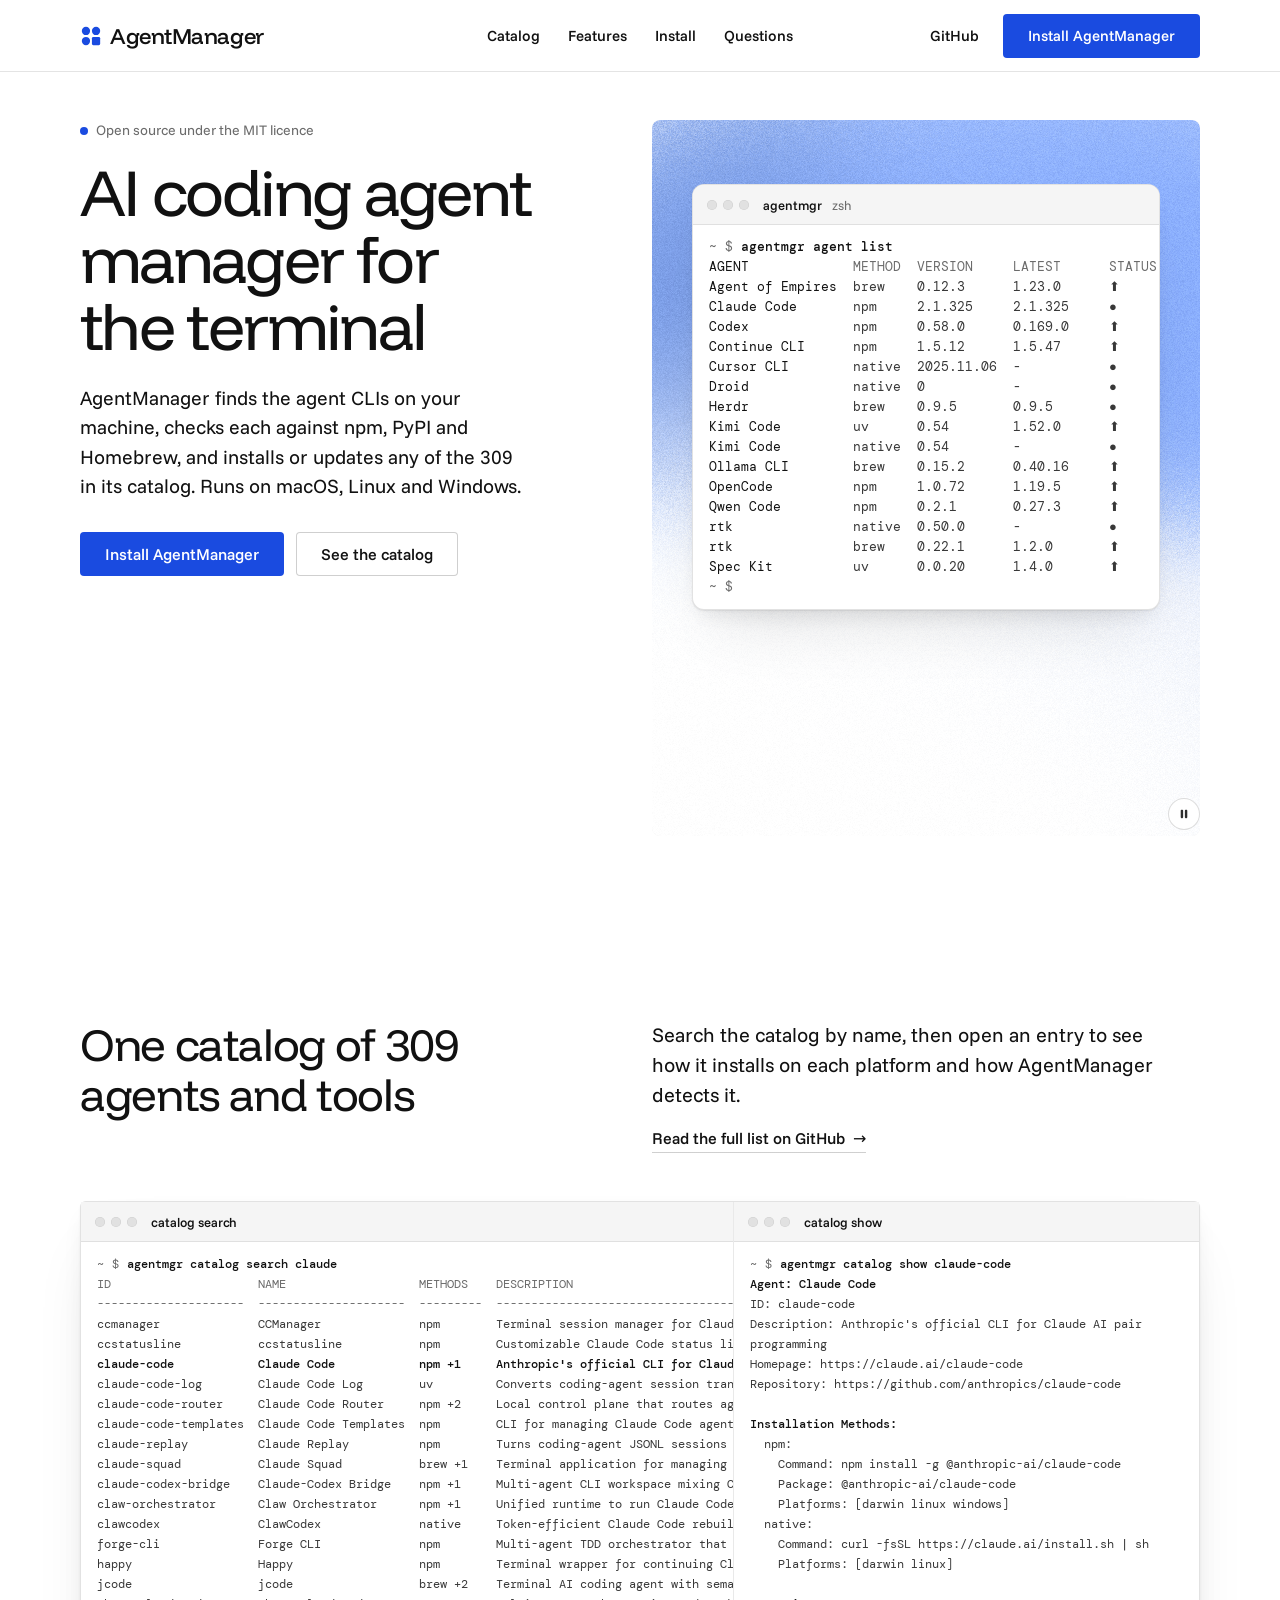
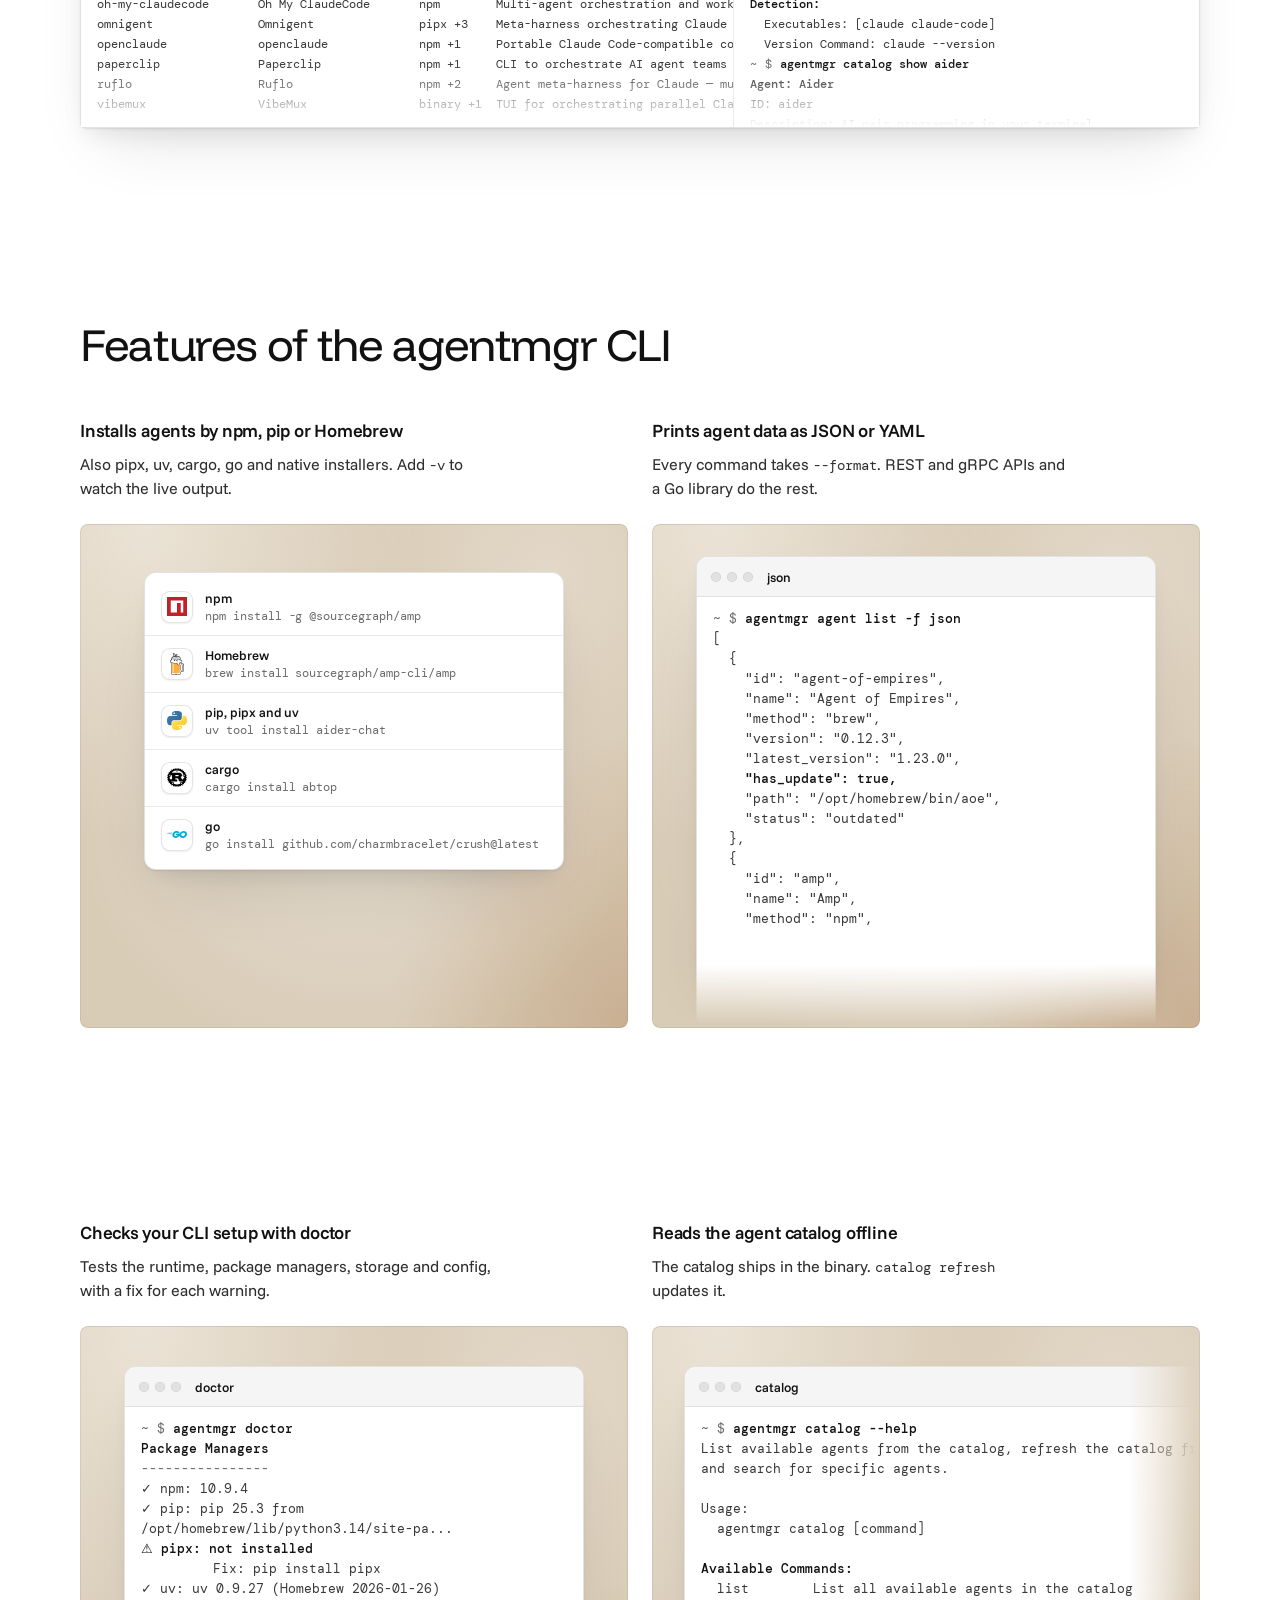
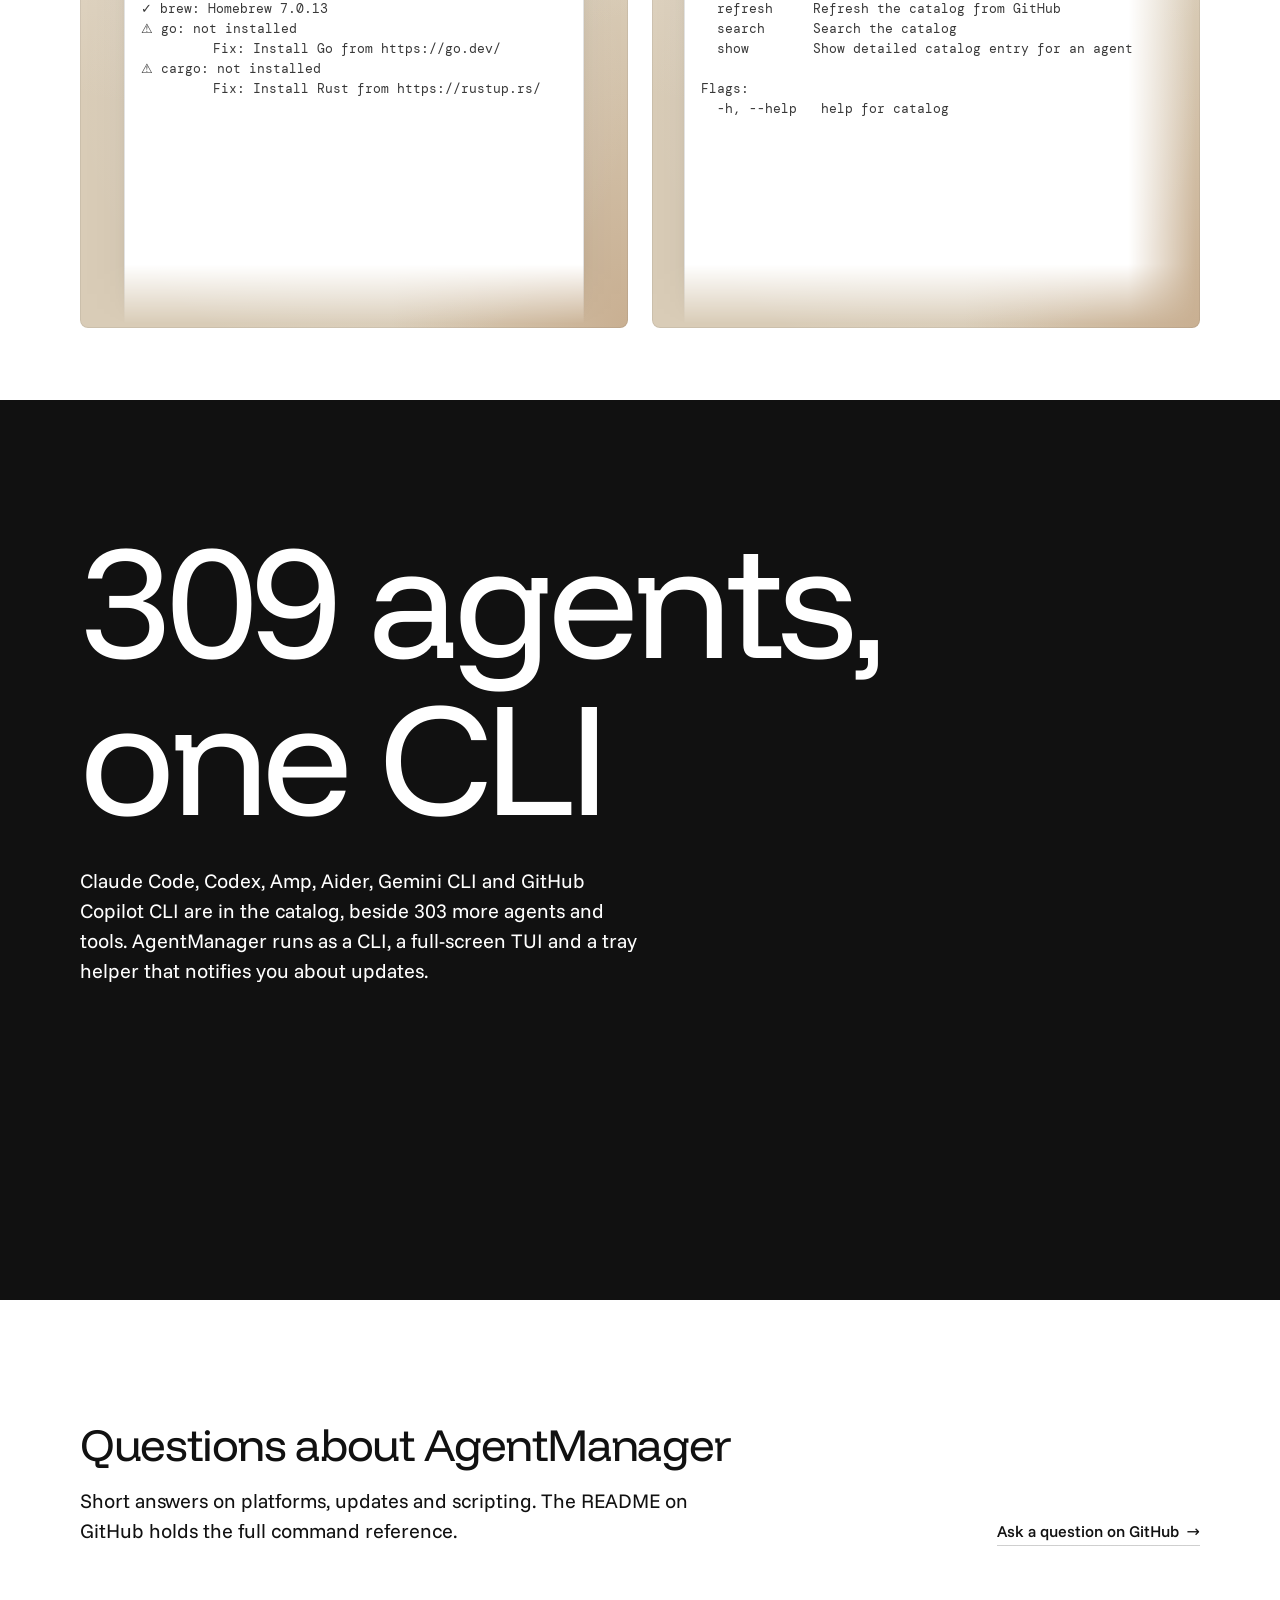
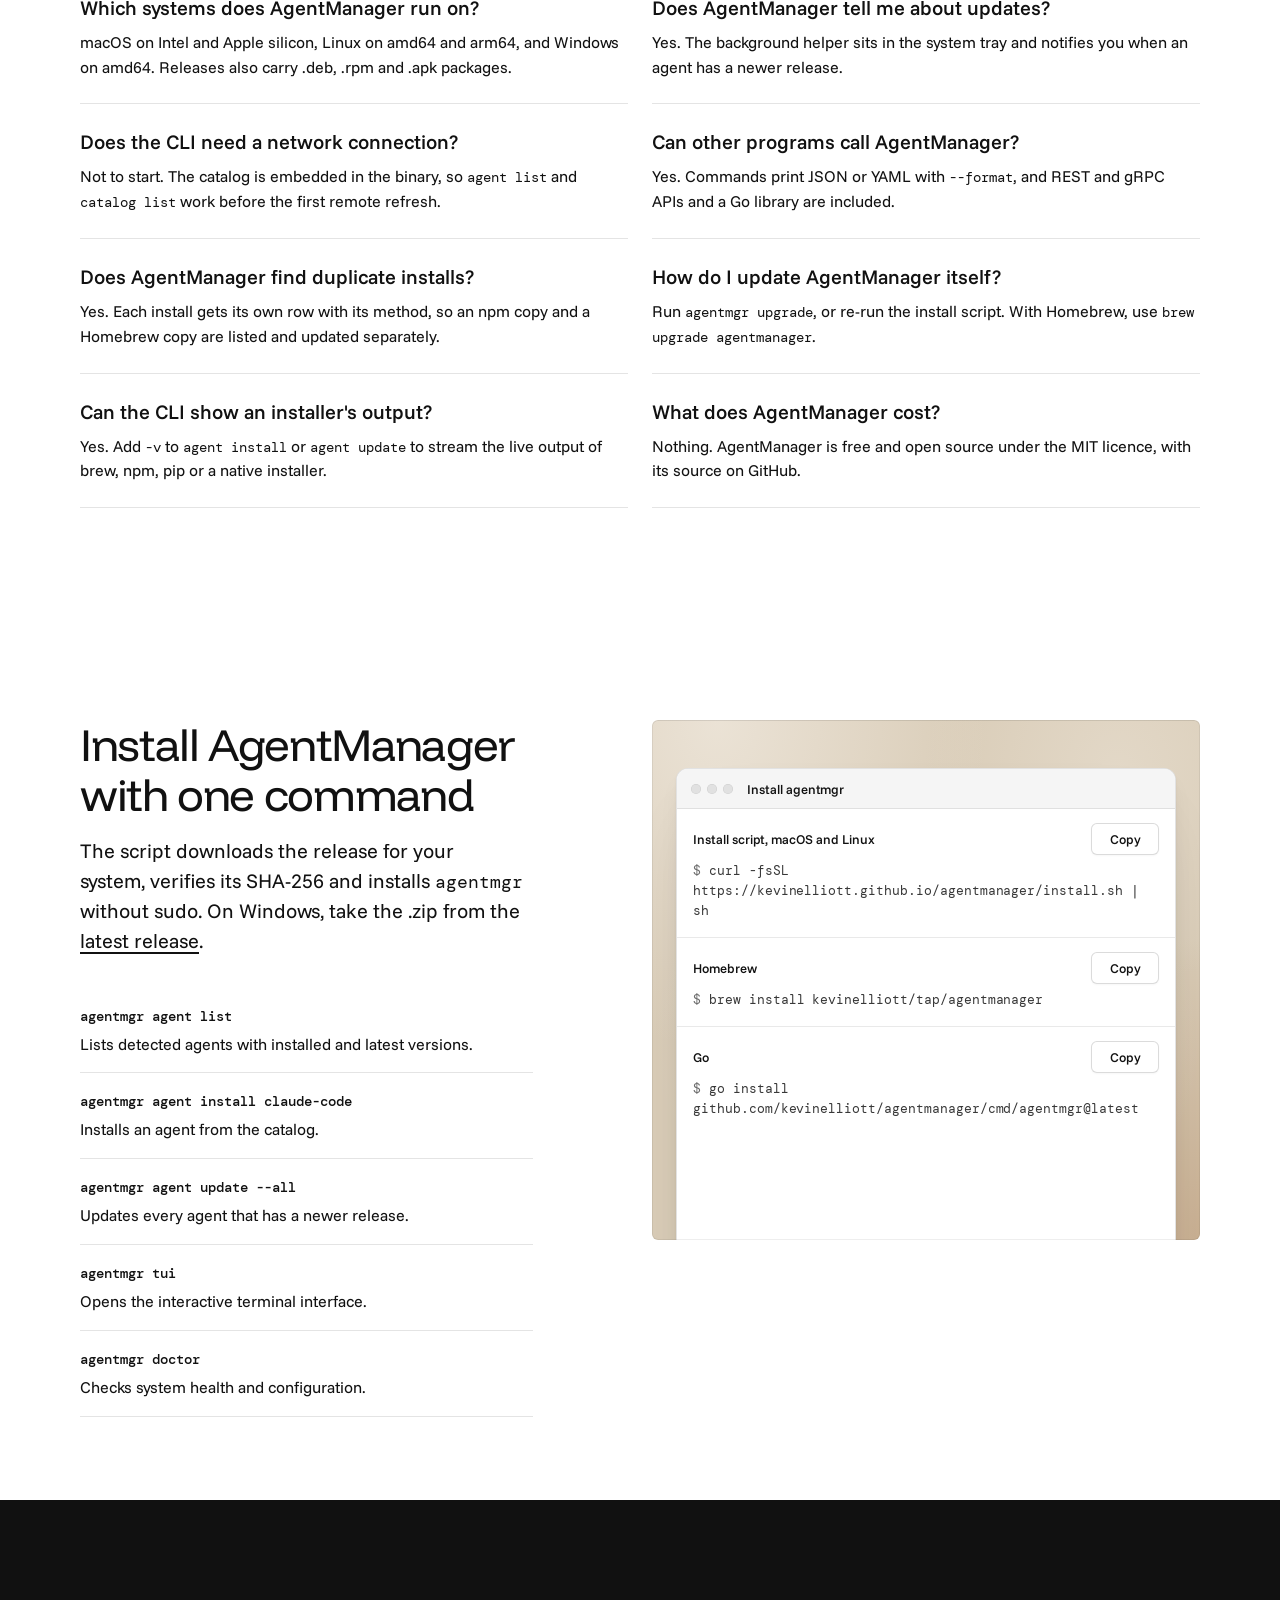
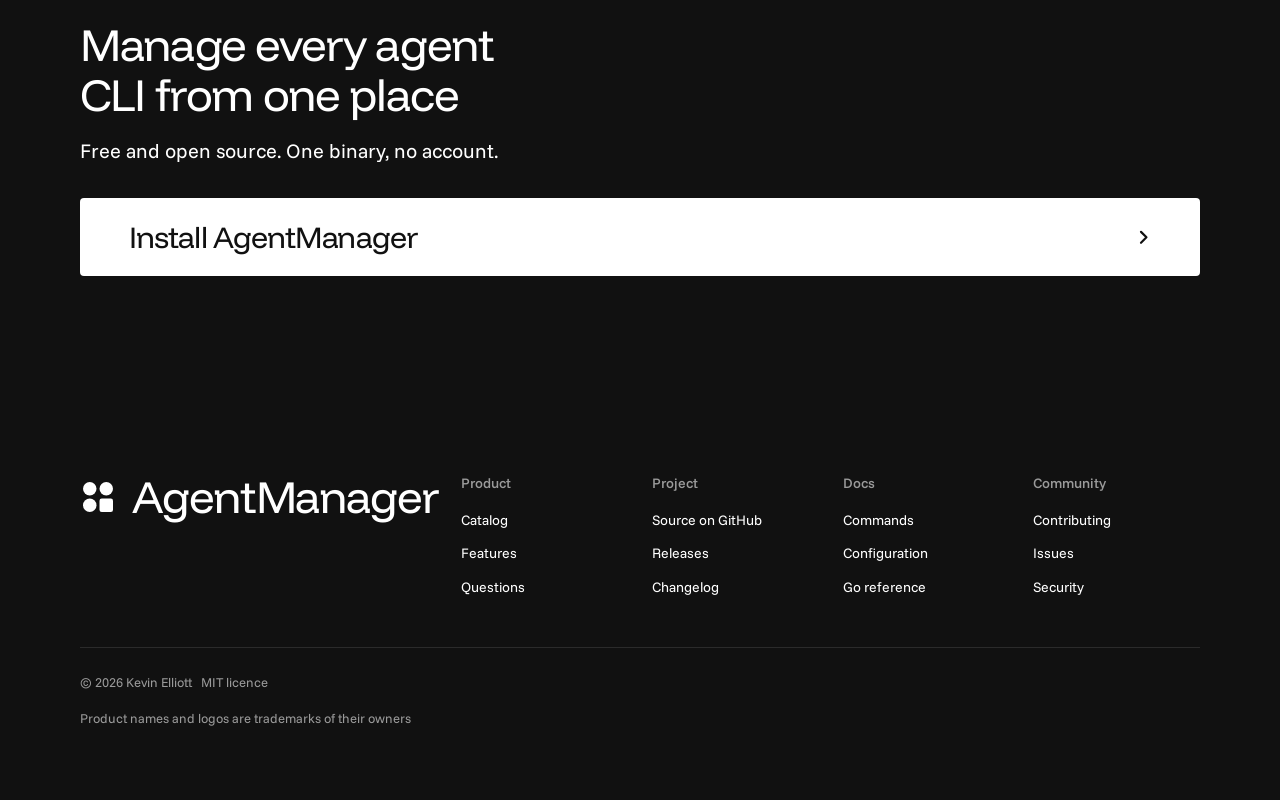
==== commit d5b69293: "fix(site): drop missing share image tag and stale icon credits Co-Authored-By: Claude Fable 5.2 <nor" ====
--- a/site/index.html
+++ b/site/index.html
@@ -9,8 +9,7 @@
 <meta property="og:title" content="AgentManager: install and update AI coding agents from one CLI">
 <meta property="og:description" content="A CLI, TUI and Go library that finds the agent CLIs on your machine, checks their versions and installs or updates any of the 309 in its catalog.">
 <meta property="og:url" content="https://kevinelliott.github.io/agentmanager/">
-<meta property="og:image" content="https://kevinelliott.github.io/agentmanager/share.jpg">
-<meta name="twitter:card" content="summary_large_image">
+<meta name="twitter:card" content="summary">
 <link rel="icon" href="./favicon.svg" type="image/svg+xml">
 <meta name="theme-color" content="#ffffff">
 <link rel="canonical" href="https://kevinelliott.github.io/agentmanager/">
